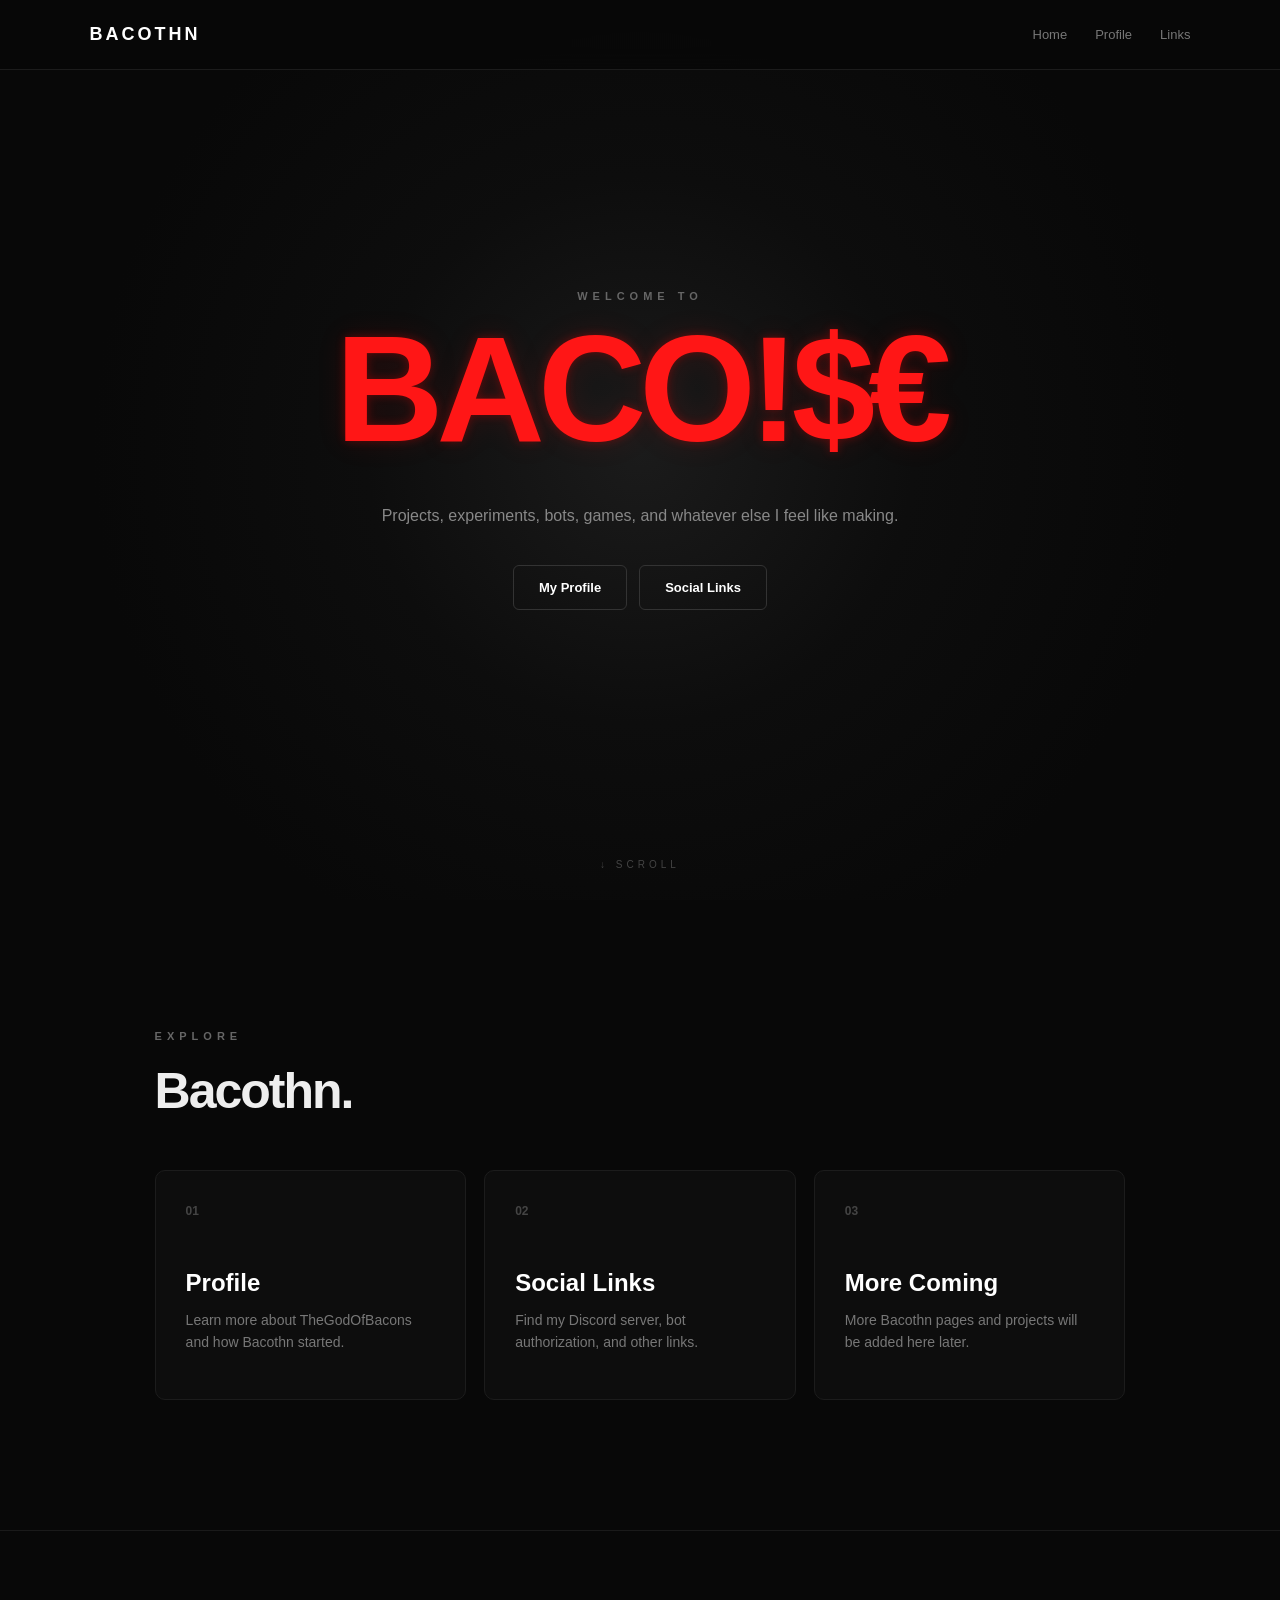
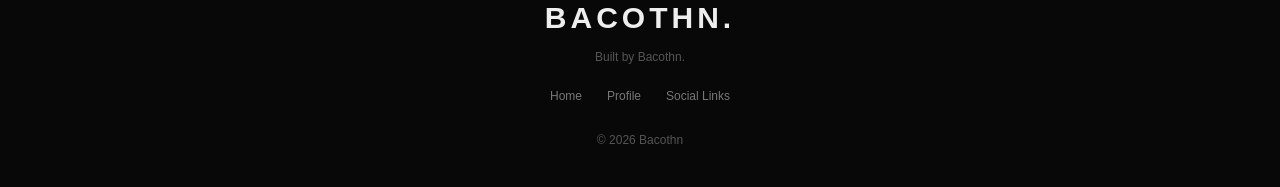
==== index.html @ 882b5d05 "Update index.html" ====
<!DOCTYPE html>
<html lang="en">

<head>

    <meta charset="UTF-8">

    <meta
        name="viewport"
        content="width=device-width, initial-scale=1.0"
    >

    <title>Bacothn</title>

    <meta
        name="description"
        content="The official Bacothn website."
    >

    <link
        rel="stylesheet"
        href="style.css"
    >

</head>


<body>


<header class="navbar">

    <a
        href="index.html"
        class="logo"
    >
        BACOTHN
    </a>


    <nav>

        <a href="index.html">
            Home
        </a>

        <a href="profile.html">
            Profile
        </a>

        <a href="links.html">
            Links
        </a>

    </nav>

</header>



<main>


    <section class="hero">


        <div class="hero-content">


            <p class="eyebrow">
                WELCOME TO
            </p>


            <h1 id="bacothn-title">
                &amp;%#¥£$€
            </h1>


            <p class="subtitle">
                Projects, experiments, bots, games,
                and whatever else I feel like making.
            </p>


            <div class="buttons">

                <a
                    href="profile.html"
                    class="button secondary"
                >
                    My Profile
                </a>


                <a
                    href="links.html"
                    class="button secondary"
                >
                    Social Links
                </a>

            </div>


        </div>


        <div class="scroll-hint">
            ↓ SCROLL
        </div>


    </section>



    <section class="section">


        <div class="section-heading">

            <p class="eyebrow">
                EXPLORE
            </p>

            <h2>
                Bacothn.
            </h2>

        </div>



        <div class="quick-links">


            <a
                href="profile.html"
                class="quick-card"
            >

                <span>
                    01
                </span>

                <h3>
                    Profile
                </h3>

                <p>
                    Learn more about TheGodOfBacons
                    and how Bacothn started.
                </p>

            </a>



            <a
                href="links.html"
                class="quick-card"
            >

                <span>
                    02
                </span>

                <h3>
                    Social Links
                </h3>

                <p>
                    Find my Discord server,
                    bot authorization, and
                    other links.
                </p>

            </a>



            <a
                href="#"
                class="quick-card"
            >

                <span>
                    03
                </span>

                <h3>
                    More Coming
                </h3>

                <p>
                    More Bacothn pages and
                    projects will be added
                    here later.
                </p>

            </a>


        </div>


    </section>


</main>



<footer>


    <div class="footer-logo">
        BACOTHN.
    </div>


    <p>
        Built by Bacothn.
    </p>


    <div class="footer-links">

        <a href="index.html">
            Home
        </a>

        <a href="profile.html">
            Profile
        </a>

        <a href="links.html">
            Social Links
        </a>

    </div>


    <p class="copyright">

        ©
        <span id="year"></span>
        Bacothn

    </p>


</footer>



<script src="script.js"></script>


</body>

</html>
---- style.css ----
* {
    margin: 0;
    padding: 0;
    box-sizing: border-box;
}


html {
    scroll-behavior: smooth;
}


body {
    background: #080808;

    color: #eeeeee;

    font-family:
        Arial,
        Helvetica,
        sans-serif;

    min-height: 100vh;

    overflow-x: hidden;
}


/* ========================================
   MAIN NAVBAR
======================================== */

.navbar {
    position: fixed;

    top: 0;
    left: 0;

    width: 100%;
    height: 70px;

    padding: 0 7%;

    display: flex;

    align-items: center;

    justify-content: space-between;

    background:
        rgba(8, 8, 8, 0.82);

    backdrop-filter: blur(12px);

    -webkit-backdrop-filter: blur(12px);

    border-bottom:
        1px solid #1c1c1c;

    z-index: 1000;
}


.logo {
    color: #ffffff;

    text-decoration: none;

    font-size: 18px;

    font-weight: 900;

    letter-spacing: 3px;

    transition:
        color 0.2s ease;
}


.logo:hover {
    color: #ff1616;
}


.navbar nav {
    display: flex;

    gap: 28px;
}


.navbar nav a {
    color: #777777;

    text-decoration: none;

    font-size: 13px;

    transition:
        color 0.2s ease;
}


.navbar nav a:hover {
    color: #ffffff;
}


/* ========================================
   HERO
======================================== */

.hero {
    min-height: 100vh;

    display: flex;

    align-items: center;

    justify-content: center;

    text-align: center;

    position: relative;

    padding:
        100px
        20px;

    background:
        radial-gradient(
            circle at center,
            #1b1b1b 0%,
            #0d0d0d 35%,
            #080808 70%
        );
}


.hero-content {
    width: 100%;

    max-width: 950px;
}


.eyebrow {
    color: #666666;

    font-size: 11px;

    font-weight: bold;

    letter-spacing: 5px;

    margin-bottom: 20px;
}


/* ========================================
   BACOTHN TITLE
======================================== */

#bacothn-title {
    position: relative;

    color: #ff1616;

    font-size:
        clamp(
            60px,
            13vw,
            150px
        );

    font-weight: 900;

    letter-spacing: -7px;

    line-height: 0.9;

    min-height: 1em;

    white-space: nowrap;

    text-shadow:
        0 0 10px
        rgba(255, 0, 0, 0.3),

        0 0 30px
        rgba(255, 0, 0, 0.12);

    user-select: none;
}


#bacothn-title.glitch {

    animation:
        titleGlitch
        0.12s
        steps(2, end);

}


@keyframes titleGlitch {

    0% {

        transform:
            translate(0, 0);

        opacity: 1;

    }


    20% {

        transform:
            translate(-4px, 1px);

        opacity: 0.75;

    }


    40% {

        transform:
            translate(3px, -2px);

        opacity: 1;

    }


    60% {

        transform:
            translate(-2px, 1px);

        opacity: 0.8;

    }


    80% {

        transform:
            translate(3px, 0);

        opacity: 0.9;

    }


    100% {

        transform:
            translate(0, 0);

        opacity: 1;

    }

}


/* ========================================
   HERO SUBTITLE
======================================== */

.subtitle {
    max-width: 550px;

    margin:
        30px auto;

    color: #888888;

    font-size: 16px;

    line-height: 1.7;
}


/* ========================================
   BUTTONS
======================================== */

.buttons {
    display: flex;

    justify-content: center;

    gap: 12px;

    margin-top: 35px;
}


.button {
    padding:
        14px
        25px;

    border-radius: 6px;

    text-decoration: none;

    font-size: 13px;

    font-weight: bold;

    transition:
        transform 0.2s ease,

        background 0.2s ease,

        border-color 0.2s ease;
}


.button.primary {
    background: #ffffff;

    color: #000000;
}


.button.primary:hover {

    transform:
        translateY(-3px);

}


.button.secondary {

    color: #ffffff;

    border:
        1px solid #333333;

}


.button.secondary:hover {

    background: #151515;

    border-color: #555555;

    transform:
        translateY(-3px);

}


/* ========================================
   SCROLL HINT
======================================== */

.scroll-hint {

    position: absolute;

    bottom: 30px;

    color: #444444;

    font-size: 10px;

    letter-spacing: 4px;

}


/* ========================================
   GENERAL SECTIONS
======================================== */

.section {

    max-width: 1150px;

    margin: auto;

    padding:
        130px
        7%;

}


.section-heading {

    margin-bottom: 50px;

}


.section-heading h2 {

    font-size: 50px;

    letter-spacing: -2px;

}


/* ========================================
   QUICK CARDS
======================================== */

.quick-links {

    display: grid;

    grid-template-columns:
        repeat(3, 1fr);

    gap: 18px;

}


.quick-card {

    min-height: 230px;

    padding: 30px;

    background: #0d0d0d;

    border:
        1px solid #1c1c1c;

    border-radius: 10px;

    text-decoration: none;

    transition:
        transform 0.25s ease,

        background 0.25s ease,

        border-color 0.25s ease;

}


.quick-card:hover {

    transform:
        translateY(-6px);

    background: #101010;

    border-color: #383838;

}


.quick-card span {

    color: #444444;

    font-size: 12px;

    font-weight: bold;

}


.quick-card h3 {

    color: #ffffff;

    font-size: 24px;

    margin-top: 50px;

    margin-bottom: 12px;

}


.quick-card p {

    color: #777777;

    font-size: 14px;

    line-height: 1.6;

}


/* ========================================
   FOOTER
======================================== */

footer {

    padding:
        70px
        7%
        40px;

    border-top:
        1px solid #1a1a1a;

    text-align: center;

}


.footer-logo {

    font-size: 30px;

    font-weight: 900;

    letter-spacing: 4px;

    margin-bottom: 15px;

}


footer p {

    color: #555555;

    font-size: 12px;

}


.footer-links {

    display: flex;

    justify-content: center;

    gap: 25px;

    margin: 25px 0;

}


.footer-links a {

    color: #777777;

    text-decoration: none;

    font-size: 12px;

    transition:
        color 0.2s ease;

}


.footer-links a:hover {

    color: #ffffff;

}


.copyright {

    margin-top: 30px;

}


/* ========================================
   LINKS PAGE HEADER
======================================== */

.links-header {

    position: fixed;

    top: 0;
    left: 0;

    width: 100%;

    height: 76px;

    display: grid;

    grid-template-columns:
        1fr
        auto
        1fr;

    align-items: center;

    padding:
        0
        35px;

    background:
        rgba(8, 8, 8, 0.88);

    backdrop-filter: blur(14px);

    -webkit-backdrop-filter: blur(14px);

    border-bottom:
        1px solid #1c1c1c;

    z-index: 1000;

}


.links-header-left {

    display: flex;

    justify-content:
        flex-start;

}


.links-logo {

    color: #ffffff;

    text-decoration: none;

    font-size: 17px;

    font-weight: 900;

    letter-spacing: 3px;

    transition:
        color 0.2s ease;

}


.links-logo:hover {

    color: #ff1616;

}


.links-header-title {

    color: #ffffff;

    font-size: 15px;

    font-weight: 700;

    letter-spacing: 1px;

    text-align: center;

}


.links-header-right {

    display: flex;

    justify-content:
        flex-end;

}


.menu-button {

    color: #999999;

    text-decoration: none;

    font-size: 12px;

    font-weight: 700;

    padding:
        10px
        15px;

    border:
        1px solid #292929;

    border-radius: 6px;

    transition:
        color 0.2s ease,

        background 0.2s ease,

        border-color 0.2s ease;

}


.menu-button:hover {

    color: #ffffff;

    background: #151515;

    border-color: #444444;

}


/* ========================================
   SOCIAL LINKS PAGE
======================================== */

.links-main {

    min-height: 100vh;

    padding:
        150px
        25px
        100px;

    display: flex;

    justify-content: center;

}


.links-content {

    width: 100%;

    max-width: 760px;

}


.links-intro {

    text-align: center;

    margin-bottom: 65px;

}


.links-small-title {

    color: #ff1616;

    font-size: 10px;

    font-weight: 800;

    letter-spacing: 5px;

    margin-bottom: 18px;

}


.links-intro h1 {

    color: #ffffff;

    font-size:
        clamp(
            34px,
            6vw,
            58px
        );

    font-weight: 900;

    letter-spacing: -2px;

    margin-bottom: 22px;

}


.links-description {

    max-width: 570px;

    margin: auto;

    color: #777777;

    font-size: 15px;

    line-height: 1.8;

}


/* ========================================
   SOCIAL LINK ITEMS
======================================== */

.social-links-list {

    display: flex;

    flex-direction: column;

    gap: 20px;

}


.social-link-item {

    padding: 30px;

    background: #0d0d0d;

    border:
        1px solid #202020;

    border-radius: 9px;

    transition:
        border-color 0.2s ease,

        background 0.2s ease,

        transform 0.2s ease;

}


.social-link-item:hover {

    background: #101010;

    border-color: #343434;

    transform:
        translateY(-2px);

}


.social-link-label {

    color: #555555;

    font-size: 9px;

    font-weight: 800;

    letter-spacing: 3px;

    margin-bottom: 15px;

}


.social-link {

    display: inline-block;

    color: #ff2424;

    text-decoration: none;

    font-size: 18px;

    font-weight: 700;

    word-break: break-word;

    transition:
        color 0.2s ease,

        text-shadow 0.2s ease;

}


.social-link:hover {

    color: #ff4a4a;

    text-shadow:
        0 0 12px
        rgba(255, 0, 0, 0.25);

}


.bot-note {

    max-width: 650px;

    margin-top: 18px;

    color: #666666;

    font-size: 12px;

    line-height: 1.8;

}


.bot-note code {

    color: #bbbbbb;

    background: #171717;

    border:
        1px solid #252525;

    border-radius: 4px;

    padding:
        2px
        6px;

    font-family:
        monospace;

    font-size: 11px;

}


.discord-username {

    text-decoration: none;

}


.copy-button {

    margin-top: 18px;

    padding:
        9px
        13px;

    background: transparent;

    color: #777777;

    border:
        1px solid #292929;

    border-radius: 5px;

    font-family: inherit;

    font-size: 11px;

    font-weight: 700;

    cursor: pointer;

    transition:
        color 0.2s ease,

        background 0.2s ease,

        border-color 0.2s ease;

}


.copy-button:hover {

    color: #ffffff;

    background: #151515;

    border-color: #444444;

}


.copy-button.copied {

    color: #ff2424;

    border-color: #552020;

}


.links-footer {

    padding:
        30px
        25px
        45px;

    text-align: center;

    border-top:
        1px solid #171717;

}


.links-footer p {

    color: #444444;

    font-size: 12px;

    font-weight: 900;

    letter-spacing: 3px;

}


.links-footer span {

    display: block;

    color: #333333;

    font-size: 10px;

    margin-top: 9px;

}


/* ========================================
   PROFILE PAGE
======================================== */

.profile-page-body {

    position: relative;

    min-height: 100vh;

    background: #030303;

    overflow: hidden;
}


/* ========================================
   FALLING WORD BACKGROUND
======================================== */

.falling-background {

    position: fixed;

    inset: 0;

    width: 100%;
    height: 100%;

    overflow: hidden;

    z-index: 0;

    pointer-events: none;
}


.falling-word {

    position: absolute;

    top: -80px;

    left: 0;

    color: #ff1616;

    font-size: 14px;

    font-weight: 900;

    letter-spacing: 2px;

    opacity: 0.32;

    white-space: nowrap;

    text-shadow:
        0 0 12px
        rgba(255, 0, 0, 0.25);

    animation-name:
        fallingWord;

    animation-timing-function:
        linear;

    animation-fill-mode:
        forwards;

    user-select: none;
}


@keyframes fallingWord {

    from {

        transform:
            translateY(-100px)
            rotate(var(--rotation));

    }

    to {

        transform:
            translateY(calc(100vh + 150px))
            rotate(var(--rotation));

    }

}


/* ========================================
   PROFILE HEADER
======================================== */

.profile-header {

    position: fixed;

    top: 0;
    left: 0;

    width: 100%;

    height: 76px;

    display: grid;

    grid-template-columns:
        1fr
        auto
        1fr;

    align-items: center;

    padding:
        0
        35px;

    background:
        rgba(3, 3, 3, 0.45);

    backdrop-filter:
        blur(10px);

    -webkit-backdrop-filter:
        blur(10px);

    border-bottom:
        1px solid
        rgba(255, 255, 255, 0.06);

    z-index: 20;

}


.profile-header-logo {

    color: #ffffff;

    text-decoration: none;

    font-size: 17px;

    font-weight: 900;

    letter-spacing: 3px;

    transition:
        color 0.2s ease;

}


.profile-header-logo:hover {

    color: #ff1616;

}


.profile-header-title {

    color: #eeeeee;

    font-size: 15px;

    font-weight: 700;

    letter-spacing: 1px;

}


.profile-menu-button {

    justify-self: end;

    color: #999999;

    text-decoration: none;

    font-size: 12px;

    font-weight: 700;

    padding:
        10px
        15px;

    border:
        1px solid
        rgba(255, 255, 255, 0.12);

    border-radius: 6px;

    transition:
        color 0.2s ease,

        background 0.2s ease,

        border-color 0.2s ease;

}


.profile-menu-button:hover {

    color: #ffffff;

    background:
        rgba(255, 255, 255, 0.06);

    border-color:
        rgba(255, 255, 255, 0.25);

}


/* ========================================
   PROFILE MAIN
======================================== */

.profile-main {

    position: relative;

    z-index: 5;

    min-height: 100vh;

    padding:
        140px
        25px
        80px;

    display: flex;

    align-items: center;

    justify-content: center;

}


/* ========================================
   PROFILE GLASS PLATE
======================================== */

.profile-plate {

    position: relative;

    width: 100%;

    max-width: 900px;

    padding:
        65px;

    background:
        rgba(8, 8, 8, 0.40);

    border:
        1px solid
        rgba(255, 255, 255, 0.12);

    border-radius: 28px;

    /*
        Blurs the falling background
        behind the plate.
    */

    backdrop-filter:
        blur(35px);

    -webkit-backdrop-filter:
        blur(35px);

    box-shadow:

        0 30px 100px
        rgba(0, 0, 0, 0.55),

        inset 0 1px 0
        rgba(255, 255, 255, 0.05);

    overflow: hidden;

}


.profile-plate::before {

    content: "";

    position: absolute;

    inset: 0;

    pointer-events: none;

    background:
        linear-gradient(
            135deg,
            rgba(255, 0, 0, 0.07),
            transparent 35%,
            rgba(0, 60, 255, 0.06)
        );

}


/* ========================================
   PROFILE CONTENT
======================================== */

.profile-content {

    position: relative;

    z-index: 2;

}


.profile-eyebrow {

    color: #777777;

    font-size: 10px;

    font-weight: 800;

    letter-spacing: 5px;

    margin-bottom: 20px;

}


/* ========================================
   PROFILE NAME
======================================== */

.profile-name {

    font-size:
        clamp(
            45px,
            8vw,
            88px
        );

    font-weight: 950;

    letter-spacing: -5px;

    line-height: 0.95;

    background:
        linear-gradient(
            90deg,
            #5b0000 0%,
            #ff1515 25%,
            #173cff 50%,
            #ff1515 75%,
            #5b0000 100%
        );

    background-size:
        300% 100%;

    -webkit-background-clip:
        text;

    background-clip:
        text;

    -webkit-text-fill-color:
        transparent;

    animation:
        profileNameColor
        4s
        ease-in-out
        infinite;

    text-shadow:
        0 0 35px
        rgba(255, 0, 0, 0.12);

}


@keyframes profileNameColor {

    0% {

        background-position:
            0% 50%;

    }

    50% {

        background-position:
            100% 50%;

    }

    100% {

        background-position:
            0% 50%;

    }

}


/* ========================================
   PROFILE LINE
======================================== */

.profile-line {

    width: 100%;

    height: 1px;

    margin:
        35px
        0;

    background:
        linear-gradient(
            90deg,
            rgba(255, 0, 0, 0.5),
            rgba(255, 255, 255, 0.08),
            rgba(0, 60, 255, 0.5)
        );

}


/* ========================================
   PROFILE DESCRIPTION
======================================== */

.profile-description {

    max-width: 780px;

    color: #b0b0b0;

    font-size: 16px;

    line-height: 1.9;

}


/* ========================================
   PROFILE NOTE
======================================== */

.profile-note {

    margin-top: 30px;

    color: #ff3030;

    font-size: 12px;

    font-weight: 800;

    letter-spacing: 1px;

}


/* ========================================
   PROFILE MUSIC
======================================== */

.profile-music {

    display: flex;

    align-items: center;

    gap: 15px;

    margin-top: 40px;

}


.music-button {

    padding:
        11px
        17px;

    background:
        rgba(255, 0, 0, 0.08);

    color: #ff3030;

    border:
        1px solid
        rgba(255, 40, 40, 0.3);

    border-radius: 7px;

    font-family: inherit;

    font-size: 11px;

    font-weight: 800;

    letter-spacing: 1px;

    cursor: pointer;

    transition:
        background 0.2s ease,

        border-color 0.2s ease,

        color 0.2s ease;

}


.music-button:hover {

    background:
        rgba(255, 0, 0, 0.16);

    border-color:
        rgba(255, 50, 50, 0.6);

    color: #ffffff;

}


.music-status {

    color: #555555;

    font-size: 10px;

    font-family:
        monospace;

}


/* ========================================
   PROFILE MOBILE
======================================== */

@media (max-width: 700px) {


    .navbar {

        padding:
            0
            5%;

    }


    .navbar nav {

        gap: 12px;

    }


    .navbar nav a {

        font-size: 10px;

    }


    #bacothn-title {

        letter-spacing: -4px;

    }


    .quick-links {

        grid-template-columns:
            1fr;

    }


    .section {

        padding:
            100px
            6%;

    }


    .section-heading h2 {

        font-size: 40px;

    }


    .buttons {

        flex-direction:
            column;

    }


    .button {

        width: 100%;

    }


    .links-header {

        height: 68px;

        grid-template-columns:
            auto
            1fr
            auto;

        padding:
            0
            16px;

    }


    .links-logo {

        font-size: 14px;

        letter-spacing: 2px;

    }


    .links-header-title {

        font-size: 12px;

    }


    .menu-button {

        padding:
            8px
            10px;

        font-size: 10px;

    }


    .links-main {

        padding:
            120px
            18px
            80px;

    }


    .links-intro {

        margin-bottom: 45px;

    }


    .links-intro h1 {

        letter-spacing: -1px;

    }


    .social-link-item {

        padding: 24px;

    }


    /* PROFILE MOBILE */

    .profile-header {

        height: 68px;

        grid-template-columns:
            auto
            1fr
            auto;

        padding:
            0
            16px;

    }


    .profile-header-logo {

        font-size: 14px;

        letter-spacing: 2px;

    }


    .profile-header-title {

        font-size: 12px;

        text-align: center;

    }


    .profile-menu-button {

        padding:
            8px
            10px;

        font-size: 10px;

    }


    .profile-main {

        padding:
            110px
            16px
            60px;

    }


    .profile-plate {

        padding:
            35px
            25px;

        border-radius: 20px;

    }


    .profile-name {

        font-size:
            clamp(
                42px,
                13vw,
                70px
            );

        letter-spacing:
            -3px;

    }


    .profile-description {

        font-size: 14px;

        line-height: 1.8;

    }


    .profile-music {

        align-items:
            flex-start;

        flex-direction:
            column;

    }


}
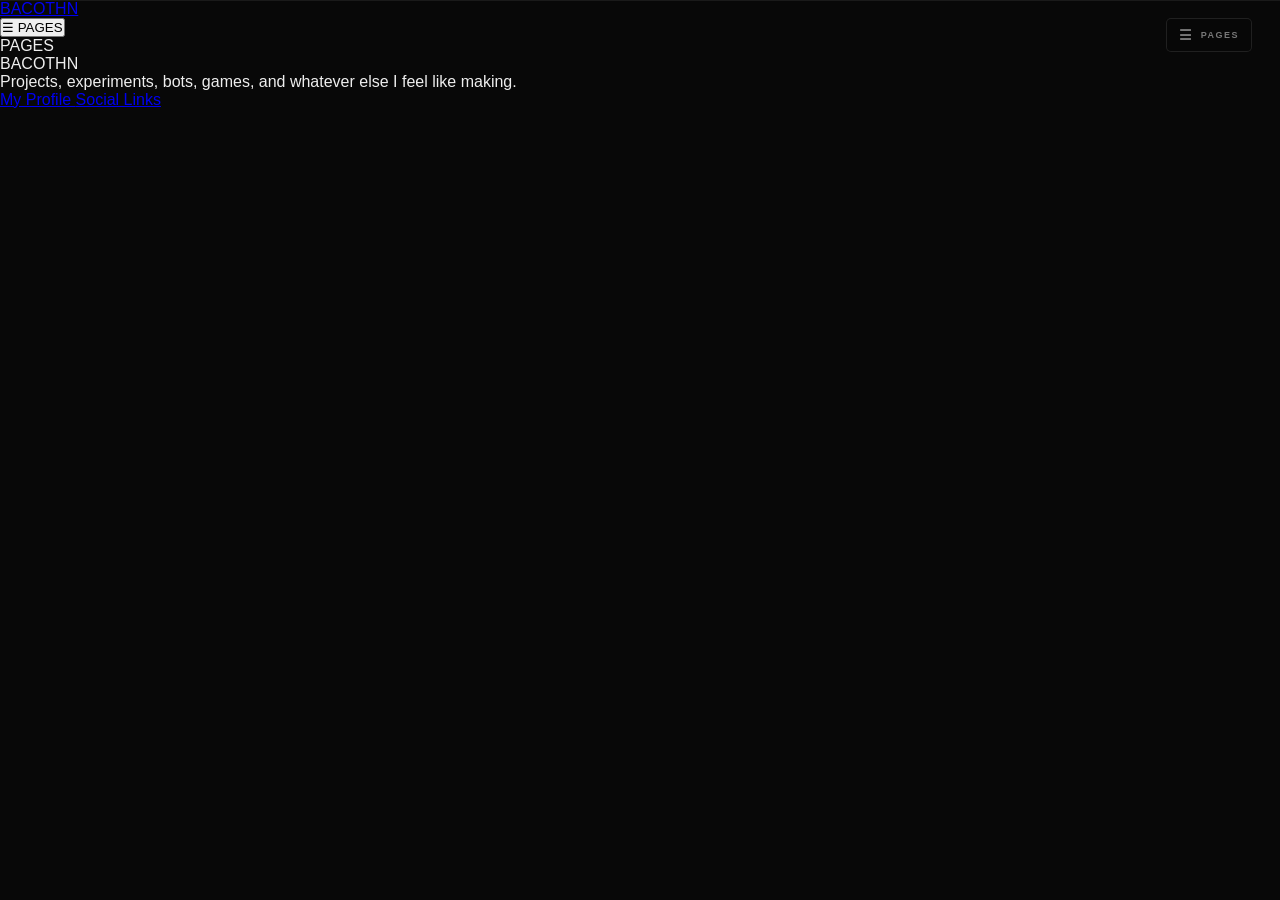
==== commit 4555c51d: "Update index.html" ====
--- a/index.html
+++ b/index.html
@@ -14,7 +14,7 @@
 
     <meta
         name="description"
-        content="The official Bacothn website."
+        content="Bacothn. Projects, experiments, bots, games, and whatever else I feel like making."
     >
 
     <link
@@ -28,66 +28,99 @@
 <body>
 
 
-<header class="navbar">
+    <!-- ==================================
+         NAVIGATION
+    =================================== -->
 
-    <a
-        href="index.html"
-        class="logo"
-    >
-        BACOTHN
-    </a>
+    <header class="site-header">
+
+        <a
+            href="index.html"
+            class="site-logo"
+        >
+            BACOTHN
+        </a>
 
 
-    <nav>
+        <div class="header-right">
 
-        <a href="index.html">
-            Home
-        </a>
+            <button
+                id="pagesButton"
+                class="pages-button"
+                type="button"
+            >
+                <span class="pages-icon">☰</span>
+                <span>PAGES</span>
+            </button>
 
-        <a href="profile.html">
-            Profile
-        </a>
+        </div>
 
-        <a href="links.html">
-            Links
-        </a>
-
-    </nav>
-
-</header>
+    </header>
 
 
 
-<main>
+    <!-- ==================================
+         PAGE DRAWER
+         script.js controls this
+    =================================== -->
+
+    <div
+        id="pagesDrawer"
+        class="pages-drawer"
+    >
+
+        <div class="pages-drawer-inner">
+
+            <div class="pages-drawer-title">
+                PAGES
+            </div>
 
 
-    <section class="hero">
+            <div
+                id="pagesList"
+                class="pages-list"
+            >
+
+                <!-- script.js puts the page buttons here -->
+
+            </div>
+
+        </div>
+
+    </div>
 
 
-        <div class="hero-content">
+
+    <!-- ==================================
+         MAIN
+    =================================== -->
+
+    <main class="home-main">
 
 
-            <p class="eyebrow">
-                WELCOME TO
+        <section class="home-hero">
+
+
+            <div
+                id="glitchTitle"
+                class="glitch-title"
+            >
+                BACOTHN
+            </div>
+
+
+            <p class="home-description">
+                Projects, experiments, bots, games, and whatever
+                else I feel like making.
             </p>
 
 
-            <h1 id="bacothn-title">
-                &amp;%#¥£$€
-            </h1>
+            <div class="home-links">
 
-
-            <p class="subtitle">
-                Projects, experiments, bots, games,
-                and whatever else I feel like making.
-            </p>
-
-
-            <div class="buttons">
 
                 <a
                     href="profile.html"
-                    class="button secondary"
+                    class="home-link-button"
                 >
                     My Profile
                 </a>
@@ -95,168 +128,23 @@
 
                 <a
                     href="links.html"
-                    class="button secondary"
+                    class="home-link-button"
                 >
                     Social Links
                 </a>
 
+
             </div>
 
 
-        </div>
+        </section>
 
 
-        <div class="scroll-hint">
-            ↓ SCROLL
-        </div>
-
-
-    </section>
+    </main>
 
 
 
-    <section class="section">
-
-
-        <div class="section-heading">
-
-            <p class="eyebrow">
-                EXPLORE
-            </p>
-
-            <h2>
-                Bacothn.
-            </h2>
-
-        </div>
-
-
-
-        <div class="quick-links">
-
-
-            <a
-                href="profile.html"
-                class="quick-card"
-            >
-
-                <span>
-                    01
-                </span>
-
-                <h3>
-                    Profile
-                </h3>
-
-                <p>
-                    Learn more about TheGodOfBacons
-                    and how Bacothn started.
-                </p>
-
-            </a>
-
-
-
-            <a
-                href="links.html"
-                class="quick-card"
-            >
-
-                <span>
-                    02
-                </span>
-
-                <h3>
-                    Social Links
-                </h3>
-
-                <p>
-                    Find my Discord server,
-                    bot authorization, and
-                    other links.
-                </p>
-
-            </a>
-
-
-
-            <a
-                href="#"
-                class="quick-card"
-            >
-
-                <span>
-                    03
-                </span>
-
-                <h3>
-                    More Coming
-                </h3>
-
-                <p>
-                    More Bacothn pages and
-                    projects will be added
-                    here later.
-                </p>
-
-            </a>
-
-
-        </div>
-
-
-    </section>
-
-
-</main>
-
-
-
-<footer>
-
-
-    <div class="footer-logo">
-        BACOTHN.
-    </div>
-
-
-    <p>
-        Built by Bacothn.
-    </p>
-
-
-    <div class="footer-links">
-
-        <a href="index.html">
-            Home
-        </a>
-
-        <a href="profile.html">
-            Profile
-        </a>
-
-        <a href="links.html">
-            Social Links
-        </a>
-
-    </div>
-
-
-    <p class="copyright">
-
-        ©
-        <span id="year"></span>
-        Bacothn
-
-    </p>
-
-
-</footer>
-
-
-
-<script src="script.js"></script>
-
+    <script src="script.js"></script>
 
 </body>
 
--- a/style.css
+++ b/style.css
@@ -4,24 +4,15 @@
     box-sizing: border-box;
 }
 
-
 html {
     scroll-behavior: smooth;
 }
 
-
 body {
     background: #080808;
-
     color: #eeeeee;
-
-    font-family:
-        Arial,
-        Helvetica,
-        sans-serif;
-
+    font-family: Arial, Helvetica, sans-serif;
     min-height: 100vh;
-
     overflow-x: hidden;
 }
 
@@ -32,74 +23,55 @@
 
 .navbar {
     position: fixed;
-
     top: 0;
     left: 0;
-
     width: 100%;
     height: 70px;
 
     padding: 0 7%;
 
     display: flex;
-
     align-items: center;
-
     justify-content: space-between;
 
-    background:
-        rgba(8, 8, 8, 0.82);
+    background: rgba(8, 8, 8, 0.82);
 
     backdrop-filter: blur(12px);
-
     -webkit-backdrop-filter: blur(12px);
 
-    border-bottom:
-        1px solid #1c1c1c;
+    border-bottom: 1px solid #1c1c1c;
 
     z-index: 1000;
 }
-
 
 .logo {
     color: #ffffff;
-
     text-decoration: none;
 
     font-size: 18px;
-
     font-weight: 900;
-
     letter-spacing: 3px;
 
-    transition:
-        color 0.2s ease;
-}
-
+    transition: color 0.2s ease;
+}
 
 .logo:hover {
     color: #ff1616;
 }
 
-
 .navbar nav {
     display: flex;
-
     gap: 28px;
 }
-
 
 .navbar nav a {
     color: #777777;
-
     text-decoration: none;
 
     font-size: 13px;
 
-    transition:
-        color 0.2s ease;
-}
-
+    transition: color 0.2s ease;
+}
 
 .navbar nav a:hover {
     color: #ffffff;
@@ -114,18 +86,14 @@
     min-height: 100vh;
 
     display: flex;
-
     align-items: center;
-
     justify-content: center;
 
     text-align: center;
 
     position: relative;
 
-    padding:
-        100px
-        20px;
+    padding: 100px 20px;
 
     background:
         radial-gradient(
@@ -136,19 +104,15 @@
         );
 }
 
-
 .hero-content {
     width: 100%;
-
     max-width: 950px;
 }
-
 
 .eyebrow {
     color: #666666;
 
     font-size: 11px;
-
     font-weight: bold;
 
     letter-spacing: 5px;
@@ -166,12 +130,11 @@
 
     color: #ff1616;
 
-    font-size:
-        clamp(
-            60px,
-            13vw,
-            150px
-        );
+    font-size: clamp(
+        60px,
+        13vw,
+        150px
+    );
 
     font-weight: 900;
 
@@ -184,87 +147,50 @@
     white-space: nowrap;
 
     text-shadow:
-        0 0 10px
-        rgba(255, 0, 0, 0.3),
-
-        0 0 30px
-        rgba(255, 0, 0, 0.12);
+        0 0 10px rgba(255, 0, 0, 0.3),
+        0 0 30px rgba(255, 0, 0, 0.12);
 
     user-select: none;
 }
 
-
 #bacothn-title.glitch {
-
     animation:
         titleGlitch
         0.12s
         steps(2, end);
-
-}
-
+}
 
 @keyframes titleGlitch {
 
     0% {
-
-        transform:
-            translate(0, 0);
-
+        transform: translate(0, 0);
         opacity: 1;
-
-    }
-
+    }
 
     20% {
-
-        transform:
-            translate(-4px, 1px);
-
+        transform: translate(-4px, 1px);
         opacity: 0.75;
-
-    }
-
+    }
 
     40% {
-
-        transform:
-            translate(3px, -2px);
-
+        transform: translate(3px, -2px);
         opacity: 1;
-
-    }
-
+    }
 
     60% {
-
-        transform:
-            translate(-2px, 1px);
-
+        transform: translate(-2px, 1px);
         opacity: 0.8;
-
-    }
-
+    }
 
     80% {
-
-        transform:
-            translate(3px, 0);
-
+        transform: translate(3px, 0);
         opacity: 0.9;
-
-    }
-
+    }
 
     100% {
-
-        transform:
-            translate(0, 0);
-
+        transform: translate(0, 0);
         opacity: 1;
-
-    }
-
+    }
 }
 
 
@@ -275,8 +201,7 @@
 .subtitle {
     max-width: 550px;
 
-    margin:
-        30px auto;
+    margin: 30px auto;
 
     color: #888888;
 
@@ -300,11 +225,8 @@
     margin-top: 35px;
 }
 
-
 .button {
-    padding:
-        14px
-        25px;
+    padding: 14px 25px;
 
     border-radius: 6px;
 
@@ -316,47 +238,22 @@
 
     transition:
         transform 0.2s ease,
-
         background 0.2s ease,
-
         border-color 0.2s ease;
 }
 
-
-.button.primary {
-    background: #ffffff;
-
-    color: #000000;
-}
-
-
-.button.primary:hover {
-
-    transform:
-        translateY(-3px);
-
-}
-
-
 .button.secondary {
-
     color: #ffffff;
 
-    border:
-        1px solid #333333;
-
-}
-
+    border: 1px solid #333333;
+}
 
 .button.secondary:hover {
-
     background: #151515;
 
     border-color: #555555;
 
-    transform:
-        translateY(-3px);
-
+    transform: translateY(-3px);
 }
 
 
@@ -365,7 +262,6 @@
 ======================================== */
 
 .scroll-hint {
-
     position: absolute;
 
     bottom: 30px;
@@ -375,7 +271,6 @@
     font-size: 10px;
 
     letter-spacing: 4px;
-
 }
 
 
@@ -384,31 +279,21 @@
 ======================================== */
 
 .section {
-
     max-width: 1150px;
 
     margin: auto;
 
-    padding:
-        130px
-        7%;
-
-}
-
+    padding: 130px 7%;
+}
 
 .section-heading {
-
     margin-bottom: 50px;
-
-}
-
+}
 
 .section-heading h2 {
-
     font-size: 50px;
 
     letter-spacing: -2px;
-
 }
 
 
@@ -417,27 +302,22 @@
 ======================================== */
 
 .quick-links {
-
     display: grid;
 
     grid-template-columns:
         repeat(3, 1fr);
 
     gap: 18px;
-
-}
-
+}
 
 .quick-card {
-
     min-height: 230px;
 
     padding: 30px;
 
     background: #0d0d0d;
 
-    border:
-        1px solid #1c1c1c;
+    border: 1px solid #1c1c1c;
 
     border-radius: 10px;
 
@@ -445,39 +325,27 @@
 
     transition:
         transform 0.25s ease,
-
         background 0.25s ease,
-
         border-color 0.25s ease;
-
-}
-
+}
 
 .quick-card:hover {
-
-    transform:
-        translateY(-6px);
+    transform: translateY(-6px);
 
     background: #101010;
 
     border-color: #383838;
-
-}
-
+}
 
 .quick-card span {
-
     color: #444444;
 
     font-size: 12px;
 
     font-weight: bold;
-
-}
-
+}
 
 .quick-card h3 {
-
     color: #ffffff;
 
     font-size: 24px;
@@ -485,18 +353,14 @@
     margin-top: 50px;
 
     margin-bottom: 12px;
-
-}
-
+}
 
 .quick-card p {
-
     color: #777777;
 
     font-size: 14px;
 
     line-height: 1.6;
-
 }
 
 
@@ -505,22 +369,14 @@
 ======================================== */
 
 footer {
-
-    padding:
-        70px
-        7%
-        40px;
-
-    border-top:
-        1px solid #1a1a1a;
+    padding: 70px 7% 40px;
+
+    border-top: 1px solid #1a1a1a;
 
     text-align: center;
-
-}
-
+}
 
 .footer-logo {
-
     font-size: 30px;
 
     font-weight: 900;
@@ -528,21 +384,15 @@
     letter-spacing: 4px;
 
     margin-bottom: 15px;
-
-}
-
+}
 
 footer p {
-
     color: #555555;
 
     font-size: 12px;
-
-}
-
+}
 
 .footer-links {
-
     display: flex;
 
     justify-content: center;
@@ -550,44 +400,32 @@
     gap: 25px;
 
     margin: 25px 0;
-
-}
-
+}
 
 .footer-links a {
-
     color: #777777;
 
     text-decoration: none;
 
     font-size: 12px;
 
-    transition:
-        color 0.2s ease;
-
-}
-
+    transition: color 0.2s ease;
+}
 
 .footer-links a:hover {
-
     color: #ffffff;
-
-}
-
+}
 
 .copyright {
-
     margin-top: 30px;
-
-}
-
-
-/* ========================================
-   LINKS PAGE HEADER
+}
+
+
+/* ========================================
+   LINKS PAGE
 ======================================== */
 
 .links-header {
-
     position: fixed;
 
     top: 0;
@@ -606,37 +444,26 @@
 
     align-items: center;
 
-    padding:
-        0
-        35px;
-
-    background:
-        rgba(8, 8, 8, 0.88);
+    padding: 0 35px;
+
+    background: rgba(8, 8, 8, 0.88);
 
     backdrop-filter: blur(14px);
 
     -webkit-backdrop-filter: blur(14px);
 
-    border-bottom:
-        1px solid #1c1c1c;
+    border-bottom: 1px solid #1c1c1c;
 
     z-index: 1000;
-
-}
-
+}
 
 .links-header-left {
-
     display: flex;
 
-    justify-content:
-        flex-start;
-
-}
-
+    justify-content: flex-start;
+}
 
 .links-logo {
-
     color: #ffffff;
 
     text-decoration: none;
@@ -647,21 +474,14 @@
 
     letter-spacing: 3px;
 
-    transition:
-        color 0.2s ease;
-
-}
-
+    transition: color 0.2s ease;
+}
 
 .links-logo:hover {
-
     color: #ff1616;
-
-}
-
+}
 
 .links-header-title {
-
     color: #ffffff;
 
     font-size: 15px;
@@ -671,198 +491,110 @@
     letter-spacing: 1px;
 
     text-align: center;
-
-}
-
+}
 
 .links-header-right {
+    display: none;
+}
+
+.menu-button {
+    display: none;
+}
+
+.links-main {
+    min-height: 100vh;
+
+    padding: 150px 25px 100px;
 
     display: flex;
 
-    justify-content:
-        flex-end;
-
-}
-
-
-.menu-button {
-
-    color: #999999;
-
-    text-decoration: none;
-
-    font-size: 12px;
-
-    font-weight: 700;
-
-    padding:
-        10px
-        15px;
-
-    border:
-        1px solid #292929;
-
-    border-radius: 6px;
-
-    transition:
-        color 0.2s ease,
-
-        background 0.2s ease,
-
-        border-color 0.2s ease;
-
-}
-
-
-.menu-button:hover {
-
+    justify-content: center;
+}
+
+.links-content {
+    width: 100%;
+
+    max-width: 760px;
+}
+
+.links-intro {
+    text-align: center;
+
+    margin-bottom: 65px;
+}
+
+.links-small-title {
+    color: #ff1616;
+
+    font-size: 10px;
+
+    font-weight: 800;
+
+    letter-spacing: 5px;
+
+    margin-bottom: 18px;
+}
+
+.links-intro h1 {
     color: #ffffff;
 
-    background: #151515;
-
-    border-color: #444444;
-
-}
-
-
-/* ========================================
-   SOCIAL LINKS PAGE
-======================================== */
-
-.links-main {
-
-    min-height: 100vh;
-
-    padding:
-        150px
-        25px
-        100px;
-
+    font-size: clamp(
+        34px,
+        6vw,
+        58px
+    );
+
+    font-weight: 900;
+
+    letter-spacing: -2px;
+
+    margin-bottom: 22px;
+}
+
+.links-description {
+    max-width: 570px;
+
+    margin: auto;
+
+    color: #777777;
+
+    font-size: 15px;
+
+    line-height: 1.8;
+}
+
+.social-links-list {
     display: flex;
 
-    justify-content: center;
-
-}
-
-
-.links-content {
-
-    width: 100%;
-
-    max-width: 760px;
-
-}
-
-
-.links-intro {
-
-    text-align: center;
-
-    margin-bottom: 65px;
-
-}
-
-
-.links-small-title {
-
-    color: #ff1616;
-
-    font-size: 10px;
-
-    font-weight: 800;
-
-    letter-spacing: 5px;
-
-    margin-bottom: 18px;
-
-}
-
-
-.links-intro h1 {
-
-    color: #ffffff;
-
-    font-size:
-        clamp(
-            34px,
-            6vw,
-            58px
-        );
-
-    font-weight: 900;
-
-    letter-spacing: -2px;
-
-    margin-bottom: 22px;
-
-}
-
-
-.links-description {
-
-    max-width: 570px;
-
-    margin: auto;
-
-    color: #777777;
-
-    font-size: 15px;
-
-    line-height: 1.8;
-
-}
-
-
-/* ========================================
-   SOCIAL LINK ITEMS
-======================================== */
-
-.social-links-list {
-
-    display: flex;
-
     flex-direction: column;
 
     gap: 20px;
-
-}
-
+}
 
 .social-link-item {
-
     padding: 30px;
 
     background: #0d0d0d;
 
-    border:
-        1px solid #202020;
+    border: 1px solid #202020;
 
     border-radius: 9px;
 
     transition:
         border-color 0.2s ease,
-
         background 0.2s ease,
-
         transform 0.2s ease;
-
-}
-
+}
 
 .social-link-item:hover {
-
     background: #101010;
 
     border-color: #343434;
 
-    transform:
-        translateY(-2px);
-
-}
-
+    transform: translateY(-2px);
+}
 
 .social-link-label {
-
     color: #555555;
 
     font-size: 9px;
@@ -872,12 +604,9 @@
     letter-spacing: 3px;
 
     margin-bottom: 15px;
-
-}
-
+}
 
 .social-link {
-
     display: inline-block;
 
     color: #ff2424;
@@ -889,228 +618,160 @@
     font-weight: 700;
 
     word-break: break-word;
-
-    transition:
-        color 0.2s ease,
-
-        text-shadow 0.2s ease;
-
-}
-
+}
 
 .social-link:hover {
-
     color: #ff4a4a;
+}
+
+.bot-note {
+    max-width: 650px;
+
+    margin-top: 18px;
+
+    color: #666666;
+
+    font-size: 12px;
+
+    line-height: 1.8;
+}
+
+.bot-note code {
+    color: #bbbbbb;
+
+    background: #171717;
+
+    border: 1px solid #252525;
+
+    border-radius: 4px;
+
+    padding: 2px 6px;
+
+    font-family: monospace;
+
+    font-size: 11px;
+}
+
+.discord-username {
+    text-decoration: none;
+}
+
+.copy-button {
+    margin-top: 18px;
+
+    padding: 9px 13px;
+
+    background: transparent;
+
+    color: #777777;
+
+    border: 1px solid #292929;
+
+    border-radius: 5px;
+
+    font-family: inherit;
+
+    font-size: 11px;
+
+    font-weight: 700;
+
+    cursor: pointer;
+}
+
+.copy-button:hover {
+    color: #ffffff;
+
+    background: #151515;
+}
+
+.copy-button.copied {
+    color: #ff2424;
+
+    border-color: #552020;
+}
+
+.links-footer {
+    padding: 30px 25px 45px;
+
+    text-align: center;
+
+    border-top: 1px solid #171717;
+}
+
+.links-footer p {
+    color: #444444;
+
+    font-size: 12px;
+
+    font-weight: 900;
+
+    letter-spacing: 3px;
+}
+
+.links-footer span {
+    display: block;
+
+    color: #333333;
+
+    font-size: 10px;
+
+    margin-top: 9px;
+}
+
+
+/* ========================================
+   PROFILE BACKGROUND
+======================================== */
+
+.profile-page-body {
+    position: relative;
+
+    min-height: 100vh;
+
+    background: #030303;
+
+    overflow: hidden;
+}
+
+.falling-background {
+    position: fixed;
+
+    inset: 0;
+
+    width: 100%;
+
+    height: 100%;
+
+    overflow: hidden;
+
+    z-index: 0;
+
+    pointer-events: none;
+}
+
+.falling-word {
+    position: absolute;
+
+    top: -80px;
+
+    left: 0;
+
+    color: #ff1616;
+
+    font-size: 14px;
+
+    font-weight: 900;
+
+    letter-spacing: 2px;
+
+    opacity: 0.32;
+
+    white-space: nowrap;
 
     text-shadow:
         0 0 12px
         rgba(255, 0, 0, 0.25);
 
-}
-
-
-.bot-note {
-
-    max-width: 650px;
-
-    margin-top: 18px;
-
-    color: #666666;
-
-    font-size: 12px;
-
-    line-height: 1.8;
-
-}
-
-
-.bot-note code {
-
-    color: #bbbbbb;
-
-    background: #171717;
-
-    border:
-        1px solid #252525;
-
-    border-radius: 4px;
-
-    padding:
-        2px
-        6px;
-
-    font-family:
-        monospace;
-
-    font-size: 11px;
-
-}
-
-
-.discord-username {
-
-    text-decoration: none;
-
-}
-
-
-.copy-button {
-
-    margin-top: 18px;
-
-    padding:
-        9px
-        13px;
-
-    background: transparent;
-
-    color: #777777;
-
-    border:
-        1px solid #292929;
-
-    border-radius: 5px;
-
-    font-family: inherit;
-
-    font-size: 11px;
-
-    font-weight: 700;
-
-    cursor: pointer;
-
-    transition:
-        color 0.2s ease,
-
-        background 0.2s ease,
-
-        border-color 0.2s ease;
-
-}
-
-
-.copy-button:hover {
-
-    color: #ffffff;
-
-    background: #151515;
-
-    border-color: #444444;
-
-}
-
-
-.copy-button.copied {
-
-    color: #ff2424;
-
-    border-color: #552020;
-
-}
-
-
-.links-footer {
-
-    padding:
-        30px
-        25px
-        45px;
-
-    text-align: center;
-
-    border-top:
-        1px solid #171717;
-
-}
-
-
-.links-footer p {
-
-    color: #444444;
-
-    font-size: 12px;
-
-    font-weight: 900;
-
-    letter-spacing: 3px;
-
-}
-
-
-.links-footer span {
-
-    display: block;
-
-    color: #333333;
-
-    font-size: 10px;
-
-    margin-top: 9px;
-
-}
-
-
-/* ========================================
-   PROFILE PAGE
-======================================== */
-
-.profile-page-body {
-
-    position: relative;
-
-    min-height: 100vh;
-
-    background: #030303;
-
-    overflow: hidden;
-}
-
-
-/* ========================================
-   FALLING WORD BACKGROUND
-======================================== */
-
-.falling-background {
-
-    position: fixed;
-
-    inset: 0;
-
-    width: 100%;
-    height: 100%;
-
-    overflow: hidden;
-
-    z-index: 0;
-
-    pointer-events: none;
-}
-
-
-.falling-word {
-
-    position: absolute;
-
-    top: -80px;
-
-    left: 0;
-
-    color: #ff1616;
-
-    font-size: 14px;
-
-    font-weight: 900;
-
-    letter-spacing: 2px;
-
-    opacity: 0.32;
-
-    white-space: nowrap;
-
-    text-shadow:
-        0 0 12px
-        rgba(255, 0, 0, 0.25);
-
     animation-name:
         fallingWord;
 
@@ -1123,23 +784,20 @@
     user-select: none;
 }
 
-
 @keyframes fallingWord {
 
     from {
-
         transform:
             translateY(-100px)
             rotate(var(--rotation));
-
     }
 
     to {
-
         transform:
-            translateY(calc(100vh + 150px))
+            translateY(
+                calc(100vh + 150px)
+            )
             rotate(var(--rotation));
-
     }
 
 }
@@ -1150,7 +808,6 @@
 ======================================== */
 
 .profile-header {
-
     position: fixed;
 
     top: 0;
@@ -1169,9 +826,7 @@
 
     align-items: center;
 
-    padding:
-        0
-        35px;
+    padding: 0 35px;
 
     background:
         rgba(3, 3, 3, 0.45);
@@ -1187,12 +842,9 @@
         rgba(255, 255, 255, 0.06);
 
     z-index: 20;
-
-}
-
+}
 
 .profile-header-logo {
-
     color: #ffffff;
 
     text-decoration: none;
@@ -1202,22 +854,9 @@
     font-weight: 900;
 
     letter-spacing: 3px;
-
-    transition:
-        color 0.2s ease;
-
-}
-
-
-.profile-header-logo:hover {
-
-    color: #ff1616;
-
-}
-
+}
 
 .profile-header-title {
-
     color: #eeeeee;
 
     font-size: 15px;
@@ -1225,131 +864,74 @@
     font-weight: 700;
 
     letter-spacing: 1px;
-
-}
-
-
-.profile-menu-button {
-
-    justify-self: end;
-
-    color: #999999;
-
-    text-decoration: none;
-
-    font-size: 12px;
-
-    font-weight: 700;
+}
+
+
+/* ========================================
+   PROFILE MAIN
+======================================== */
+
+.profile-main {
+    position: relative;
+
+    z-index: 5;
+
+    min-height: 100vh;
 
     padding:
-        10px
-        15px;
+        140px 25px 80px;
+
+    display: flex;
+
+    align-items: center;
+
+    justify-content: center;
+}
+
+
+/* ========================================
+   PROFILE GLASS PLATE
+======================================== */
+
+.profile-plate {
+    position: relative;
+
+    width: 100%;
+
+    max-width: 900px;
+
+    padding: 65px;
+
+    /* 75% transparent */
+
+    background:
+        rgba(8, 8, 8, 0.25);
 
     border:
         1px solid
         rgba(255, 255, 255, 0.12);
 
-    border-radius: 6px;
-
-    transition:
-        color 0.2s ease,
-
-        background 0.2s ease,
-
-        border-color 0.2s ease;
-
-}
-
-
-.profile-menu-button:hover {
-
-    color: #ffffff;
-
-    background:
-        rgba(255, 255, 255, 0.06);
-
-    border-color:
-        rgba(255, 255, 255, 0.25);
-
-}
-
-
-/* ========================================
-   PROFILE MAIN
-======================================== */
-
-.profile-main {
-
-    position: relative;
-
-    z-index: 5;
-
-    min-height: 100vh;
-
-    padding:
-        140px
-        25px
-        80px;
-
-    display: flex;
-
-    align-items: center;
-
-    justify-content: center;
-
-}
-
-
-/* ========================================
-   PROFILE GLASS PLATE
-======================================== */
-
-.profile-plate {
-
-    position: relative;
-
-    width: 100%;
-
-    max-width: 900px;
-
-    padding:
-        65px;
-
-    background:
-        rgba(8, 8, 8, 0.40);
-
-    border:
-        1px solid
-        rgba(255, 255, 255, 0.12);
-
     border-radius: 28px;
 
-    /*
-        Blurs the falling background
-        behind the plate.
-    */
+    /* 30px background blur */
 
     backdrop-filter:
-        blur(35px);
+        blur(30px);
 
     -webkit-backdrop-filter:
-        blur(35px);
+        blur(30px);
 
     box-shadow:
-
         0 30px 100px
-        rgba(0, 0, 0, 0.55),
+        rgba(0, 0, 0, 0.45),
 
         inset 0 1px 0
         rgba(255, 255, 255, 0.05);
 
-    overflow: hidden;
-
-}
-
+    overflow: visible;
+}
 
 .profile-plate::before {
-
     content: "";
 
     position: absolute;
@@ -1361,11 +943,12 @@
     background:
         linear-gradient(
             135deg,
-            rgba(255, 0, 0, 0.07),
+            rgba(255, 0, 0, 0.045),
             transparent 35%,
-            rgba(0, 60, 255, 0.06)
+            rgba(0, 60, 255, 0.04)
         );
 
+    border-radius: 28px;
 }
 
 
@@ -1374,16 +957,16 @@
 ======================================== */
 
 .profile-content {
-
     position: relative;
 
     z-index: 2;
 
-}
-
+    width: 100%;
+
+    min-width: 0;
+}
 
 .profile-eyebrow {
-
     color: #777777;
 
     font-size: 10px;
@@ -1393,7 +976,6 @@
     letter-spacing: 5px;
 
     margin-bottom: 20px;
-
 }
 
 
@@ -1402,19 +984,44 @@
 ======================================== */
 
 .profile-name {
+    display: block;
+
+    width: 100%;
+
+    max-width: 100%;
+
+    /*
+        Slightly smaller maximum size so the
+        final "s" cannot get clipped.
+    */
 
     font-size:
         clamp(
-            45px,
-            8vw,
-            88px
+            34px,
+            7vw,
+            76px
         );
 
     font-weight: 950;
 
-    letter-spacing: -5px;
-
-    line-height: 0.95;
+    letter-spacing: -4px;
+
+    line-height: 1.05;
+
+    /*
+        Keeps the entire name on one line.
+    */
+
+    white-space: nowrap;
+
+    /*
+        Prevents the final character from
+        being clipped.
+    */
+
+    overflow: visible;
+
+    padding-right: 12px;
 
     background:
         linear-gradient(
@@ -1426,52 +1033,33 @@
             #5b0000 100%
         );
 
-    background-size:
-        300% 100%;
-
-    -webkit-background-clip:
-        text;
-
-    background-clip:
-        text;
-
-    -webkit-text-fill-color:
-        transparent;
+    background-size: 300% 100%;
+
+    -webkit-background-clip: text;
+
+    background-clip: text;
+
+    -webkit-text-fill-color: transparent;
 
     animation:
         profileNameColor
         4s
         ease-in-out
         infinite;
-
-    text-shadow:
-        0 0 35px
-        rgba(255, 0, 0, 0.12);
-
-}
-
+}
 
 @keyframes profileNameColor {
 
     0% {
-
-        background-position:
-            0% 50%;
-
+        background-position: 0% 50%;
     }
 
     50% {
-
-        background-position:
-            100% 50%;
-
+        background-position: 100% 50%;
     }
 
     100% {
-
-        background-position:
-            0% 50%;
-
+        background-position: 0% 50%;
     }
 
 }
@@ -1482,14 +1070,12 @@
 ======================================== */
 
 .profile-line {
-
     width: 100%;
 
     height: 1px;
 
     margin:
-        35px
-        0;
+        35px 0;
 
     background:
         linear-gradient(
@@ -1498,7 +1084,6 @@
             rgba(255, 255, 255, 0.08),
             rgba(0, 60, 255, 0.5)
         );
-
 }
 
 
@@ -1507,7 +1092,6 @@
 ======================================== */
 
 .profile-description {
-
     max-width: 780px;
 
     color: #b0b0b0;
@@ -1515,7 +1099,6 @@
     font-size: 16px;
 
     line-height: 1.9;
-
 }
 
 
@@ -1524,7 +1107,6 @@
 ======================================== */
 
 .profile-note {
-
     margin-top: 30px;
 
     color: #ff3030;
@@ -1534,7 +1116,6 @@
     font-weight: 800;
 
     letter-spacing: 1px;
-
 }
 
 
@@ -1543,7 +1124,6 @@
 ======================================== */
 
 .profile-music {
-
     display: flex;
 
     align-items: center;
@@ -1551,15 +1131,11 @@
     gap: 15px;
 
     margin-top: 40px;
-
-}
-
+}
 
 .music-button {
-
     padding:
-        11px
-        17px;
+        11px 17px;
 
     background:
         rgba(255, 0, 0, 0.08);
@@ -1581,293 +1157,1516 @@
     letter-spacing: 1px;
 
     cursor: pointer;
-
-    transition:
-        background 0.2s ease,
-
-        border-color 0.2s ease,
-
-        color 0.2s ease;
-
-}
-
+}
 
 .music-button:hover {
-
     background:
         rgba(255, 0, 0, 0.16);
 
+    color: #ffffff;
+}
+
+.music-status {
+    color: #555555;
+
+    font-size: 10px;
+
+    font-family: monospace;
+}
+
+
+/* ========================================
+   MOBILE
+======================================== */
+
+@media (max-width: 700px) {
+
+    .navbar {
+        padding: 0 5%;
+    }
+
+    .navbar nav {
+        gap: 12px;
+    }
+
+    .navbar nav a {
+        font-size: 10px;
+    }
+
+    #bacothn-title {
+        letter-spacing: -4px;
+    }
+
+    .quick-links {
+        grid-template-columns: 1fr;
+    }
+
+    .section {
+        padding:
+            100px 6%;
+    }
+
+    .section-heading h2 {
+        font-size: 40px;
+    }
+
+    .buttons {
+        flex-direction: column;
+    }
+
+    .button {
+        width: 100%;
+    }
+
+
+    /* ====================================
+       MOBILE LINKS
+    ==================================== */
+
+    .links-header {
+        height: 68px;
+
+        grid-template-columns:
+            1fr
+            auto;
+
+        padding:
+            0 16px;
+    }
+
+    .links-header-left {
+        justify-content:
+            flex-start;
+    }
+
+    .links-header-title {
+        display: none;
+    }
+
+    .links-main {
+        padding:
+            120px 18px 80px;
+    }
+
+    .links-intro {
+        margin-bottom: 45px;
+    }
+
+    .links-intro h1 {
+        letter-spacing: -1px;
+    }
+
+    .social-link-item {
+        padding: 24px;
+    }
+
+
+    /* ====================================
+       MOBILE PROFILE
+    ==================================== */
+
+    .profile-header {
+        height: 68px;
+
+        grid-template-columns:
+            1fr
+            auto;
+
+        padding:
+            0 16px;
+    }
+
+    .profile-header-title {
+        display: none;
+    }
+
+    .profile-main {
+        padding:
+            110px 16px 60px;
+    }
+
+    .profile-plate {
+        padding:
+            35px 25px;
+
+        border-radius: 20px;
+
+        overflow: visible;
+    }
+
+    /*
+        Smaller mobile size specifically
+        so TheGodOfBacons INCLUDING THE S
+        fits inside the glass plate.
+    */
+
+    .profile-name {
+        font-size:
+            clamp(
+                29px,
+                9.5vw,
+                68px
+            );
+
+        letter-spacing:
+            -2px;
+
+        line-height: 1.08;
+
+        padding-right:
+            12px;
+
+        overflow:
+            visible;
+    }
+
+    .profile-description {
+        font-size: 14px;
+
+        line-height: 1.8;
+    }
+
+    .profile-music {
+        align-items:
+            flex-start;
+
+        flex-direction:
+            column;
+    }
+
+}
+/* ========================================
+   SLIDE DOWN PAGE MENU
+======================================== */
+
+body {
+    transition:
+        padding-top 0.45s
+        cubic-bezier(
+            0.22,
+            1,
+            0.36,
+            1
+        );
+}
+
+
+/* The actual menu */
+
+.page-menu {
+    position: fixed;
+
+    top: 0;
+    left: 0;
+
+    width: 100%;
+
+    height: 0;
+
+    overflow: hidden;
+
+    background:
+        rgba(8, 8, 8, 0.96);
+
+    backdrop-filter:
+        blur(20px);
+
+    -webkit-backdrop-filter:
+        blur(20px);
+
+    border-bottom:
+        1px solid
+        rgba(255, 255, 255, 0.08);
+
+    z-index: 2000;
+
+    transition:
+        height 0.45s
+        cubic-bezier(
+            0.22,
+            1,
+            0.36,
+            1
+        );
+}
+
+
+/* When open */
+
+body.page-menu-open {
+    padding-top: 145px;
+}
+
+
+body.page-menu-open .page-menu {
+    height: 145px;
+}
+
+
+/* Menu contents */
+
+.page-menu-inner {
+    width: 100%;
+
+    height: 145px;
+
+    display: flex;
+
+    flex-direction: column;
+
+    justify-content: center;
+
+    gap: 13px;
+
+    padding:
+        20px 70px;
+}
+
+
+.page-menu-label {
+    color: #555555;
+
+    font-size: 9px;
+
+    font-weight: 800;
+
+    letter-spacing: 4px;
+
+    user-select: none;
+}
+
+
+/* Horizontal scrolling area */
+
+.page-menu-scroll {
+    width: 100%;
+
+    overflow-x: auto;
+
+    overflow-y: hidden;
+
+    cursor: grab;
+
+    scrollbar-width: none;
+
+    touch-action: pan-x;
+
+    user-select: none;
+}
+
+
+.page-menu-scroll::-webkit-scrollbar {
+    display: none;
+}
+
+
+.page-menu-scroll.dragging {
+    cursor: grabbing;
+}
+
+
+/* Buttons */
+
+.page-menu-list {
+    display: flex;
+
+    width: max-content;
+
+    gap: 12px;
+}
+
+
+.page-menu-link {
+    display: flex;
+
+    align-items: center;
+
+    justify-content: center;
+
+    min-width: 145px;
+
+    height: 48px;
+
+    padding:
+        0 25px;
+
+    color: #eeeeee;
+
+    background:
+        rgba(255, 255, 255, 0.035);
+
+    border:
+        1px solid
+        rgba(255, 255, 255, 0.1);
+
+    border-radius: 8px;
+
+    text-decoration: none;
+
+    font-size: 12px;
+
+    font-weight: 800;
+
+    white-space: nowrap;
+
+    transition:
+        color 0.2s ease,
+        background 0.2s ease,
+        border-color 0.2s ease,
+        transform 0.2s ease;
+}
+
+
+.page-menu-link:hover {
+    color: #ffffff;
+
+    background:
+        rgba(255, 20, 20, 0.12);
+
     border-color:
-        rgba(255, 50, 50, 0.6);
-
+        rgba(255, 30, 30, 0.45);
+
+    transform:
+        translateY(-2px);
+}
+
+
+.page-menu-link:active {
+    transform:
+        scale(0.97);
+}
+
+
+/* ========================================
+   PAGE MENU BUTTON
+======================================== */
+
+.page-menu-button {
+    position: fixed;
+
+    top: 18px;
+
+    right: 28px;
+
+    height: 34px;
+
+    padding:
+        0 12px;
+
+    display: flex;
+
+    align-items: center;
+
+    gap: 7px;
+
+    color: #777777;
+
+    background:
+        rgba(8, 8, 8, 0.65);
+
+    border:
+        1px solid
+        rgba(255, 255, 255, 0.1);
+
+    border-radius: 5px;
+
+    font-family: inherit;
+
+    font-size: 9px;
+
+    font-weight: 800;
+
+    letter-spacing: 1.5px;
+
+    cursor: pointer;
+
+    z-index: 3000;
+
+    backdrop-filter:
+        blur(12px);
+
+    -webkit-backdrop-filter:
+        blur(12px);
+
+    transition:
+        color 0.2s ease,
+        border-color 0.2s ease,
+        background 0.2s ease;
+}
+
+
+.page-menu-button:hover {
     color: #ffffff;
 
-}
-
-
-.music-status {
-
+    background:
+        rgba(255, 20, 20, 0.08);
+
+    border-color:
+        rgba(255, 30, 30, 0.4);
+}
+
+
+.page-menu-button.active {
+    color: #ff2424;
+
+    border-color:
+        rgba(255, 30, 30, 0.4);
+}
+
+
+.page-menu-button-icon {
+    font-size: 14px;
+
+    line-height: 1;
+}
+
+
+/* ========================================
+   MOBILE PAGE MENU
+======================================== */
+
+@media (max-width: 700px) {
+
+    body.page-menu-open {
+        padding-top: 155px;
+    }
+
+
+    body.page-menu-open .page-menu {
+        height: 155px;
+    }
+
+
+    .page-menu-inner {
+        height: 155px;
+
+        padding:
+            18px 16px;
+    }
+
+
+    .page-menu-button {
+        top: 17px;
+
+        right: 16px;
+
+        height: 32px;
+    }
+
+
+    .page-menu-link {
+        min-width: 135px;
+
+        height: 46px;
+
+        padding:
+            0 20px;
+    }
+
+}
+/* ========================================
+   ABOUT PAGE
+======================================== */
+
+.about-page {
+    min-height: 100vh;
+
+    background:
+        radial-gradient(
+            circle at 50% 0%,
+            #171717 0%,
+            #090909 38%,
+            #050505 100%
+        );
+}
+
+
+/* ========================================
+   HEADER
+======================================== */
+
+.about-header {
+    position: fixed;
+
+    top: 0;
+    left: 0;
+
+    width: 100%;
+    height: 76px;
+
+    display: flex;
+
+    align-items: center;
+
+    padding: 0 35px;
+
+    background:
+        rgba(5, 5, 5, 0.55);
+
+    backdrop-filter:
+        blur(12px);
+
+    -webkit-backdrop-filter:
+        blur(12px);
+
+    border-bottom:
+        1px solid
+        rgba(255, 255, 255, 0.06);
+
+    z-index: 1000;
+}
+
+
+.about-logo {
+    color: #ffffff;
+
+    text-decoration: none;
+
+    font-size: 17px;
+
+    font-weight: 900;
+
+    letter-spacing: 3px;
+
+    transition:
+        color 0.2s ease;
+}
+
+
+.about-logo:hover {
+    color: #ff1616;
+}
+
+
+/* ========================================
+   MAIN
+======================================== */
+
+.about-main {
+    width: 100%;
+
+    max-width: 1120px;
+
+    margin: auto;
+
+    padding:
+        170px 30px 100px;
+}
+
+
+/* ========================================
+   HERO
+======================================== */
+
+.about-hero {
+    max-width: 850px;
+
+    margin:
+        0 auto 130px;
+
+    text-align: center;
+}
+
+
+.about-eyebrow {
+    color: #ff2424;
+
+    font-size: 10px;
+
+    font-weight: 900;
+
+    letter-spacing: 5px;
+
+    margin-bottom: 22px;
+}
+
+
+.about-hero h1 {
+    color: #ffffff;
+
+    font-size:
+        clamp(
+            48px,
+            8vw,
+            92px
+        );
+
+    font-weight: 950;
+
+    letter-spacing: -5px;
+
+    line-height: 0.95;
+
+    margin-bottom: 30px;
+}
+
+
+.about-intro {
+    max-width: 650px;
+
+    margin: auto;
+
+    color: #777777;
+
+    font-size: 16px;
+
+    line-height: 1.9;
+}
+
+
+/* ========================================
+   STORY SECTIONS
+======================================== */
+
+.about-story {
+    display: grid;
+
+    grid-template-columns:
+        90px 1fr;
+
+    gap: 40px;
+
+    padding:
+        90px 0;
+
+    border-top:
+        1px solid
+        rgba(255, 255, 255, 0.07);
+}
+
+
+.about-story.reverse {
+    grid-template-columns:
+        90px 1fr;
+}
+
+
+.story-number {
+    color: #ff1616;
+
+    font-size: 11px;
+
+    font-weight: 900;
+
+    letter-spacing: 2px;
+
+    padding-top: 8px;
+}
+
+
+.story-content {
+    max-width: 720px;
+}
+
+
+.story-content.wide {
+    max-width: 100%;
+}
+
+
+.story-label {
     color: #555555;
 
+    font-size: 9px;
+
+    font-weight: 900;
+
+    letter-spacing: 4px;
+
+    margin-bottom: 18px;
+}
+
+
+.story-content h2 {
+    color: #ffffff;
+
+    font-size:
+        clamp(
+            36px,
+            6vw,
+            64px
+        );
+
+    font-weight: 950;
+
+    letter-spacing: -3px;
+
+    line-height: 1;
+
+    margin-bottom: 30px;
+}
+
+
+.story-content > p {
+    max-width: 680px;
+
+    color: #858585;
+
+    font-size: 15px;
+
+    line-height: 1.9;
+
+    margin-bottom: 20px;
+}
+
+
+.story-content strong {
+    color: #ff2424;
+}
+
+
+/* ========================================
+   STORY QUOTE
+======================================== */
+
+.story-quote {
+    display: inline-block;
+
+    margin:
+        5px 0 30px;
+
+    padding:
+        14px 20px;
+
+    color: #ff2424;
+
+    background:
+        rgba(255, 0, 0, 0.06);
+
+    border:
+        1px solid
+        rgba(255, 30, 30, 0.18);
+
+    border-radius: 5px;
+
+    font-size: 14px;
+
+    font-weight: 950;
+
+    letter-spacing: 2px;
+
+    transform:
+        rotate(-1deg);
+}
+
+
+.big-quote {
+    margin:
+        10px 0 35px;
+
+    color: #eeeeee;
+
+    font-size:
+        clamp(
+            30px,
+            5vw,
+            54px
+        );
+
+    font-weight: 900;
+
+    letter-spacing: -2px;
+
+    line-height: 1.05;
+
+    border-left:
+        3px solid
+        #ff1616;
+
+    padding-left: 25px;
+}
+
+
+/* ========================================
+   STATUS
+======================================== */
+
+.story-status {
+    display: inline-block;
+
+    margin-top: 10px;
+
+    padding:
+        7px 10px;
+
+    border-radius: 4px;
+
+    font-size: 8px;
+
+    font-weight: 900;
+
+    letter-spacing: 2px;
+}
+
+
+.story-status.active {
+    color: #ff3030;
+
+    background:
+        rgba(255, 0, 0, 0.08);
+
+    border:
+        1px solid
+        rgba(255, 30, 30, 0.2);
+}
+
+
+.story-status.archived {
+    color: #555555;
+
+    background:
+        rgba(255, 255, 255, 0.04);
+
+    border:
+        1px solid
+        rgba(255, 255, 255, 0.08);
+}
+
+
+/* ========================================
+   BOT CARDS
+======================================== */
+
+.bot-split {
+    display: grid;
+
+    grid-template-columns:
+        repeat(2, 1fr);
+
+    gap: 16px;
+
+    margin-top: 40px;
+}
+
+
+.bot-card {
+    padding: 30px;
+
+    min-height: 260px;
+
+    background:
+        rgba(255, 255, 255, 0.025);
+
+    border:
+        1px solid
+        rgba(255, 255, 255, 0.08);
+
+    border-radius: 12px;
+
+    transition:
+        transform 0.25s ease,
+        border-color 0.25s ease,
+        background 0.25s ease;
+}
+
+
+.bot-card:hover {
+    transform:
+        translateY(-5px);
+
+    background:
+        rgba(255, 0, 0, 0.035);
+
+    border-color:
+        rgba(255, 40, 40, 0.3);
+}
+
+
+.bot-card-top {
+    display: flex;
+
+    align-items: center;
+
+    justify-content: space-between;
+
+    color: #555555;
+
+    font-size: 9px;
+
+    font-weight: 900;
+
+    letter-spacing: 3px;
+}
+
+
+.bot-status {
+    color: #ff2424;
+
+    font-size: 8px;
+
+    letter-spacing: 1px;
+}
+
+
+.bot-card h3 {
+    margin-top: 65px;
+
+    margin-bottom: 14px;
+
+    color: #ffffff;
+
+    font-size: 30px;
+
+    font-weight: 950;
+
+    letter-spacing: -1px;
+}
+
+
+.bot-card p {
+    color: #6d6d6d;
+
+    font-size: 13px;
+
+    line-height: 1.7;
+}
+
+
+/* ========================================
+   BEYOND GRID
+======================================== */
+
+.beyond-grid {
+    display: grid;
+
+    grid-template-columns:
+        repeat(2, 1fr);
+
+    gap: 15px;
+
+    margin-top: 40px;
+}
+
+
+.beyond-card {
+    min-height: 200px;
+
+    padding: 28px;
+
+    background:
+        #0b0b0b;
+
+    border:
+        1px solid
+        #1b1b1b;
+
+    border-radius: 10px;
+
+    transition:
+        transform 0.2s ease,
+        border-color 0.2s ease;
+}
+
+
+.beyond-card:hover {
+    transform:
+        translateY(-4px);
+
+    border-color:
+        #333333;
+}
+
+
+.beyond-card > span {
+    color: #ff2424;
+
+    font-size: 9px;
+
+    font-weight: 900;
+
+    letter-spacing: 2px;
+}
+
+
+.beyond-card h3 {
+    color: #eeeeee;
+
+    font-size: 22px;
+
+    margin:
+        38px 0 10px;
+}
+
+
+.beyond-card p {
+    color: #626262;
+
+    font-size: 12px;
+
+    line-height: 1.7;
+}
+
+
+/* ========================================
+   TECH DISPLAY
+======================================== */
+
+.tech-display {
+    display: grid;
+
+    grid-template-columns:
+        repeat(5, 1fr);
+
+    margin-top: 40px;
+
+    border:
+        1px solid
+        #1c1c1c;
+
+    border-radius: 8px;
+
+    overflow: hidden;
+}
+
+
+.tech-display div {
+    min-height: 85px;
+
+    display: flex;
+
+    flex-direction: column;
+
+    align-items: center;
+
+    justify-content: center;
+
+    gap: 8px;
+
+    background:
+        rgba(255, 255, 255, 0.02);
+
+    border-right:
+        1px solid
+        #1c1c1c;
+}
+
+
+.tech-display div:last-child {
+    border-right: none;
+}
+
+
+.tech-display span {
+    color: #555555;
+
+    font-size: 8px;
+
+    font-weight: 900;
+
+    letter-spacing: 1px;
+}
+
+
+.tech-display b {
+    color: #ff2424;
+
+    font-size: 18px;
+}
+
+
+.tech-display b.bad {
+    color: #333333;
+}
+
+
+/* ========================================
+   EVOLUTION
+======================================== */
+
+.evolution {
+    margin:
+        70px 0 100px;
+
+    padding:
+        90px 0;
+
+    border-top:
+        1px solid
+        rgba(255, 255, 255, 0.07);
+
+    border-bottom:
+        1px solid
+        rgba(255, 255, 255, 0.07);
+
+    text-align: center;
+}
+
+
+.evolution > h2 {
+    color: #ffffff;
+
+    font-size:
+        clamp(
+            38px,
+            6vw,
+            66px
+        );
+
+    font-weight: 950;
+
+    letter-spacing: -3px;
+
+    line-height: 1;
+
+    margin-bottom: 70px;
+}
+
+
+.evolution-line {
+    display: flex;
+
+    align-items: flex-start;
+
+    justify-content: center;
+
+    width: 100%;
+
+    overflow-x: auto;
+
+    padding-bottom: 20px;
+}
+
+
+.evolution-node {
+    flex:
+        0 0 150px;
+
+    position: relative;
+}
+
+
+.node-dot {
+    width: 52px;
+
+    height: 52px;
+
+    display: flex;
+
+    align-items: center;
+
+    justify-content: center;
+
+    margin: auto;
+
+    color: #ff2424;
+
+    background:
+        #0c0c0c;
+
+    border:
+        1px solid
+        rgba(255, 30, 30, 0.4);
+
+    border-radius: 50%;
+
+    font-size: 9px;
+
+    font-weight: 900;
+
+    letter-spacing: 1px;
+
+    box-shadow:
+        0 0 25px
+        rgba(255, 0, 0, 0.08);
+}
+
+
+.evolution-node h3 {
+    margin-top: 20px;
+
+    color: #dddddd;
+
     font-size: 10px;
 
-    font-family:
-        monospace;
-
-}
-
-
-/* ========================================
-   PROFILE MOBILE
+    font-weight: 900;
+
+    letter-spacing: 1px;
+}
+
+
+.evolution-node p {
+    margin-top: 7px;
+
+    color: #4d4d4d;
+
+    font-size: 10px;
+}
+
+
+.evolution-connector {
+    flex:
+        0 0 45px;
+
+    height: 1px;
+
+    margin-top: 26px;
+
+    background:
+        linear-gradient(
+            90deg,
+            rgba(255, 30, 30, 0.3),
+            rgba(255, 255, 255, 0.08)
+        );
+}
+
+
+.evolution-node.future .node-dot {
+    color: #444444;
+
+    border-color:
+        #292929;
+
+    box-shadow: none;
+}
+
+
+.evolution-node.future h3 {
+    color: #555555;
+}
+
+
+/* ========================================
+   NEXT
+======================================== */
+
+.about-next {
+    padding:
+        100px 30px;
+
+    text-align: center;
+
+    background:
+        radial-gradient(
+            circle at center,
+            rgba(255, 0, 0, 0.045),
+            transparent 60%
+        );
+
+    border-radius: 20px;
+}
+
+
+.about-next h2 {
+    color: #ffffff;
+
+    font-size:
+        clamp(
+            42px,
+            7vw,
+            76px
+        );
+
+    font-weight: 950;
+
+    letter-spacing: -4px;
+
+    margin-bottom: 25px;
+}
+
+
+.about-next > p:not(.about-eyebrow) {
+    max-width: 550px;
+
+    margin: auto;
+
+    color: #666666;
+
+    font-size: 14px;
+
+    line-height: 1.8;
+}
+
+
+.next-project {
+    display: inline-block;
+
+    margin-top: 35px;
+
+    padding:
+        12px 18px;
+
+    color: #555555;
+
+    background:
+        rgba(255, 255, 255, 0.025);
+
+    border:
+        1px solid
+        #222222;
+
+    border-radius: 5px;
+
+    font-size: 9px;
+
+    font-weight: 900;
+
+    letter-spacing: 2px;
+}
+
+
+.next-project span {
+    color: #ff2424;
+}
+
+
+/* ========================================
+   FOOTER
+======================================== */
+
+.about-footer {
+    padding:
+        55px 25px;
+
+    text-align: center;
+
+    border-top:
+        1px solid
+        #151515;
+}
+
+
+.about-footer strong {
+    display: block;
+
+    color: #eeeeee;
+
+    font-size: 17px;
+
+    letter-spacing: 4px;
+}
+
+
+.about-footer span {
+    display: block;
+
+    margin-top: 10px;
+
+    color: #3f3f3f;
+
+    font-size: 10px;
+}
+
+
+/* ========================================
+   MOBILE
 ======================================== */
 
 @media (max-width: 700px) {
 
-
-    .navbar {
+    .about-header {
+        height: 68px;
 
         padding:
-            0
-            5%;
-
-    }
-
-
-    .navbar nav {
-
-        gap: 12px;
-
-    }
-
-
-    .navbar nav a {
-
-        font-size: 10px;
-
-    }
-
-
-    #bacothn-title {
-
-        letter-spacing: -4px;
-
-    }
-
-
-    .quick-links {
-
+            0 16px;
+    }
+
+
+    .about-main {
+        padding:
+            125px 18px 70px;
+    }
+
+
+    .about-hero {
+        margin-bottom: 80px;
+    }
+
+
+    .about-hero h1 {
+        letter-spacing: -3px;
+    }
+
+
+    .about-story,
+    .about-story.reverse {
         grid-template-columns:
             1fr;
 
-    }
-
-
-    .section {
+        gap: 15px;
 
         padding:
-            100px
-            6%;
-
-    }
-
-
-    .section-heading h2 {
-
-        font-size: 40px;
-
-    }
-
-
-    .buttons {
-
-        flex-direction:
-            column;
-
-    }
-
-
-    .button {
-
-        width: 100%;
-
-    }
-
-
-    .links-header {
-
-        height: 68px;
-
+            65px 0;
+    }
+
+
+    .story-number {
+        padding: 0;
+    }
+
+
+    .story-content h2 {
+        letter-spacing: -2px;
+    }
+
+
+    .bot-split {
         grid-template-columns:
-            auto
-            1fr
-            auto;
-
+            1fr;
+    }
+
+
+    .beyond-grid {
+        grid-template-columns:
+            1fr;
+    }
+
+
+    .tech-display {
+        grid-template-columns:
+            repeat(2, 1fr);
+    }
+
+
+    .tech-display div:nth-child(2) {
+        border-right: none;
+    }
+
+
+    .tech-display div:nth-child(3),
+    .tech-display div:nth-child(4),
+    .tech-display div:nth-child(5) {
+        border-top:
+            1px solid
+            #1c1c1c;
+    }
+
+
+    .evolution {
+        text-align: left;
+    }
+
+
+    .evolution > h2 {
+        letter-spacing: -2px;
+    }
+
+
+    .evolution-line {
+        justify-content:
+            flex-start;
+    }
+
+
+    .evolution-node {
+        flex-basis:
+            130px;
+    }
+
+
+    .evolution-connector {
+        flex-basis:
+            30px;
+    }
+
+
+    .about-next {
         padding:
-            0
-            16px;
-
-    }
-
-
-    .links-logo {
-
-        font-size: 14px;
-
-        letter-spacing: 2px;
-
-    }
-
-
-    .links-header-title {
-
-        font-size: 12px;
-
-    }
-
-
-    .menu-button {
-
-        padding:
-            8px
-            10px;
-
-        font-size: 10px;
-
-    }
-
-
-    .links-main {
-
-        padding:
-            120px
-            18px
-            80px;
-
-    }
-
-
-    .links-intro {
-
-        margin-bottom: 45px;
-
-    }
-
-
-    .links-intro h1 {
-
-        letter-spacing: -1px;
-
-    }
-
-
-    .social-link-item {
-
-        padding: 24px;
-
-    }
-
-
-    /* PROFILE MOBILE */
-
-    .profile-header {
-
-        height: 68px;
-
-        grid-template-columns:
-            auto
-            1fr
-            auto;
-
-        padding:
-            0
-            16px;
-
-    }
-
-
-    .profile-header-logo {
-
-        font-size: 14px;
-
-        letter-spacing: 2px;
-
-    }
-
-
-    .profile-header-title {
-
-        font-size: 12px;
-
-        text-align: center;
-
-    }
-
-
-    .profile-menu-button {
-
-        padding:
-            8px
-            10px;
-
-        font-size: 10px;
-
-    }
-
-
-    .profile-main {
-
-        padding:
-            110px
-            16px
-            60px;
-
-    }
-
-
-    .profile-plate {
-
-        padding:
-            35px
-            25px;
-
-        border-radius: 20px;
-
-    }
-
-
-    .profile-name {
-
-        font-size:
-            clamp(
-                42px,
-                13vw,
-                70px
-            );
-
-        letter-spacing:
-            -3px;
-
-    }
-
-
-    .profile-description {
-
-        font-size: 14px;
-
-        line-height: 1.8;
-
-    }
-
-
-    .profile-music {
-
-        align-items:
-            flex-start;
-
-        flex-direction:
-            column;
-
-    }
-
+            70px 20px;
+    }
+
+
+    .about-next h2 {
+        letter-spacing: -3px;
+    }
 
 }
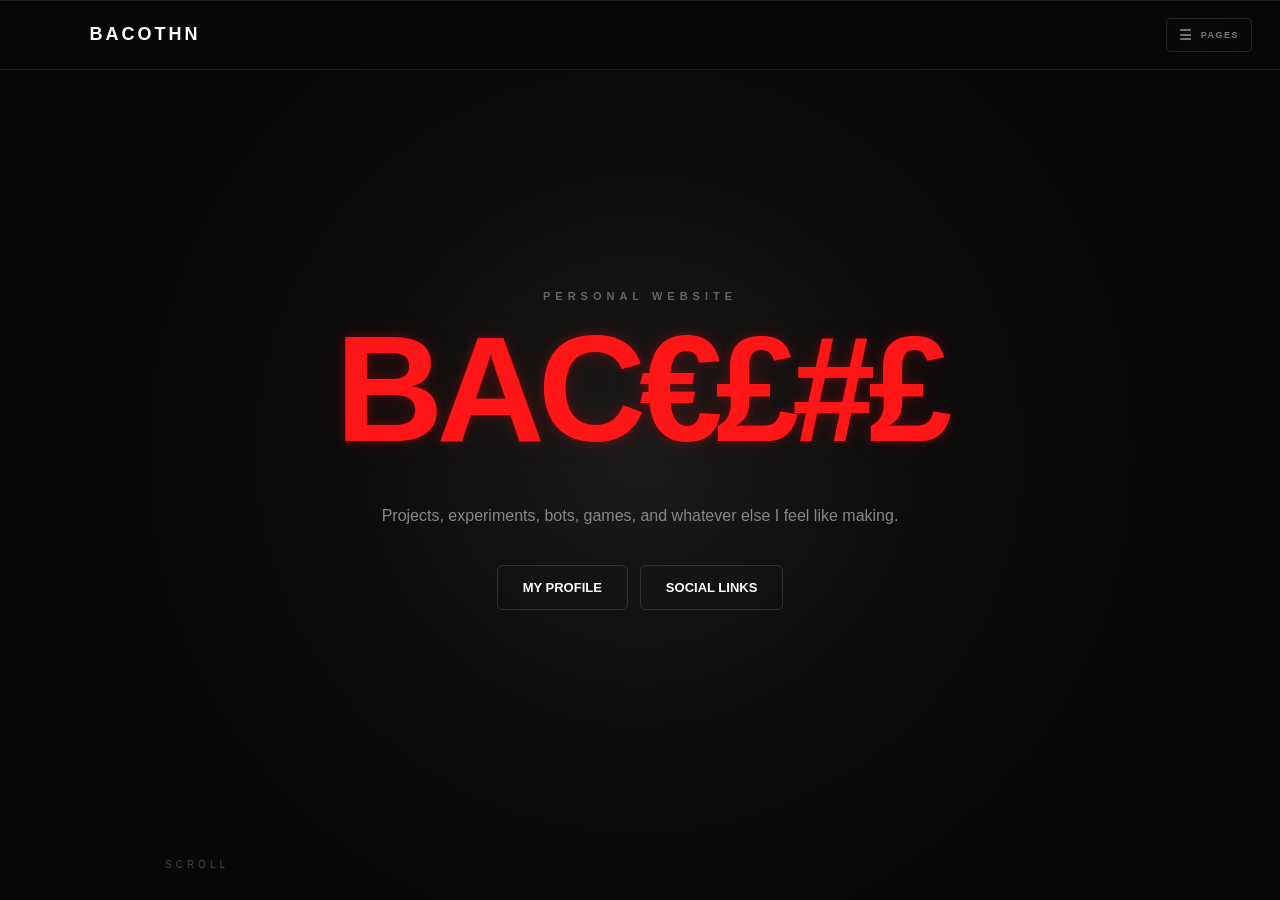
==== commit 01e17523: "Update index.html" ====
--- a/index.html
+++ b/index.html
@@ -28,60 +28,70 @@
 <body>
 
 
-    <!-- ==================================
-         NAVIGATION
-    =================================== -->
+    <!-- ========================================
+         MAIN NAVBAR
+    ========================================= -->
 
-    <header class="site-header">
+    <header class="navbar">
 
         <a
             href="index.html"
-            class="site-logo"
+            class="logo"
         >
             BACOTHN
         </a>
 
 
-        <div class="header-right">
+        <!-- Pages button only -->
+        <button
+            id="pagesButton"
+            class="page-menu-button"
+            type="button"
+        >
 
-            <button
-                id="pagesButton"
-                class="pages-button"
-                type="button"
-            >
-                <span class="pages-icon">☰</span>
-                <span>PAGES</span>
-            </button>
+            <span class="page-menu-button-icon">
+                ☰
+            </span>
 
-        </div>
+            <span>
+                PAGES
+            </span>
+
+        </button>
 
     </header>
 
 
 
-    <!-- ==================================
-         PAGE DRAWER
-         script.js controls this
-    =================================== -->
+    <!-- ========================================
+         PAGE MENU
+    ========================================= -->
 
     <div
         id="pagesDrawer"
-        class="pages-drawer"
+        class="page-menu"
     >
 
-        <div class="pages-drawer-inner">
+        <div class="page-menu-inner">
 
-            <div class="pages-drawer-title">
+            <div class="page-menu-label">
                 PAGES
             </div>
 
 
             <div
                 id="pagesList"
-                class="pages-list"
+                class="page-menu-scroll"
             >
 
-                <!-- script.js puts the page buttons here -->
+                <div class="page-menu-list">
+
+                    <!--
+                        script.js can insert page
+                        buttons here.
+                    -->
+
+                </div>
 
             </div>
 
@@ -91,60 +101,76 @@
 
 
 
-    <!-- ==================================
-         MAIN
-    =================================== -->
+    <!-- ========================================
+         HERO
+    ========================================= -->
 
-    <main class="home-main">
+    <main>
+
+        <section class="hero">
+
+            <div class="hero-content">
 
 
-        <section class="home-hero">
+                <div class="eyebrow">
+                    PERSONAL WEBSITE
+                </div>
 
 
-            <div
-                id="glitchTitle"
-                class="glitch-title"
-            >
-                BACOTHN
-            </div>
+                <div
+                    id="bacothn-title"
+                >
+                    BACOTHN
+                </div>
 
 
-            <p class="home-description">
-                Projects, experiments, bots, games, and whatever
-                else I feel like making.
-            </p>
+                <p class="subtitle">
+                    Projects, experiments, bots, games, and whatever
+                    else I feel like making.
+                </p>
 
 
-            <div class="home-links">
+                <div class="buttons">
 
 
-                <a
-                    href="profile.html"
-                    class="home-link-button"
-                >
-                    My Profile
-                </a>
+                    <a
+                        href="profile.html"
+                        class="button secondary"
+                    >
+                        MY PROFILE
+                    </a>
 
 
-                <a
-                    href="links.html"
-                    class="home-link-button"
-                >
-                    Social Links
-                </a>
+                    <a
+                        href="links.html"
+                        class="button secondary"
+                    >
+                        SOCIAL LINKS
+                    </a>
+
+
+                </div>
+
+
+                <div class="scroll-hint">
+                    SCROLL
+                </div>
 
 
             </div>
 
-
         </section>
-
 
     </main>
 
 
 
+    <!-- ========================================
+         SCRIPT
+    ========================================= -->
+
     <script src="script.js"></script>
+
 
 </body>
 
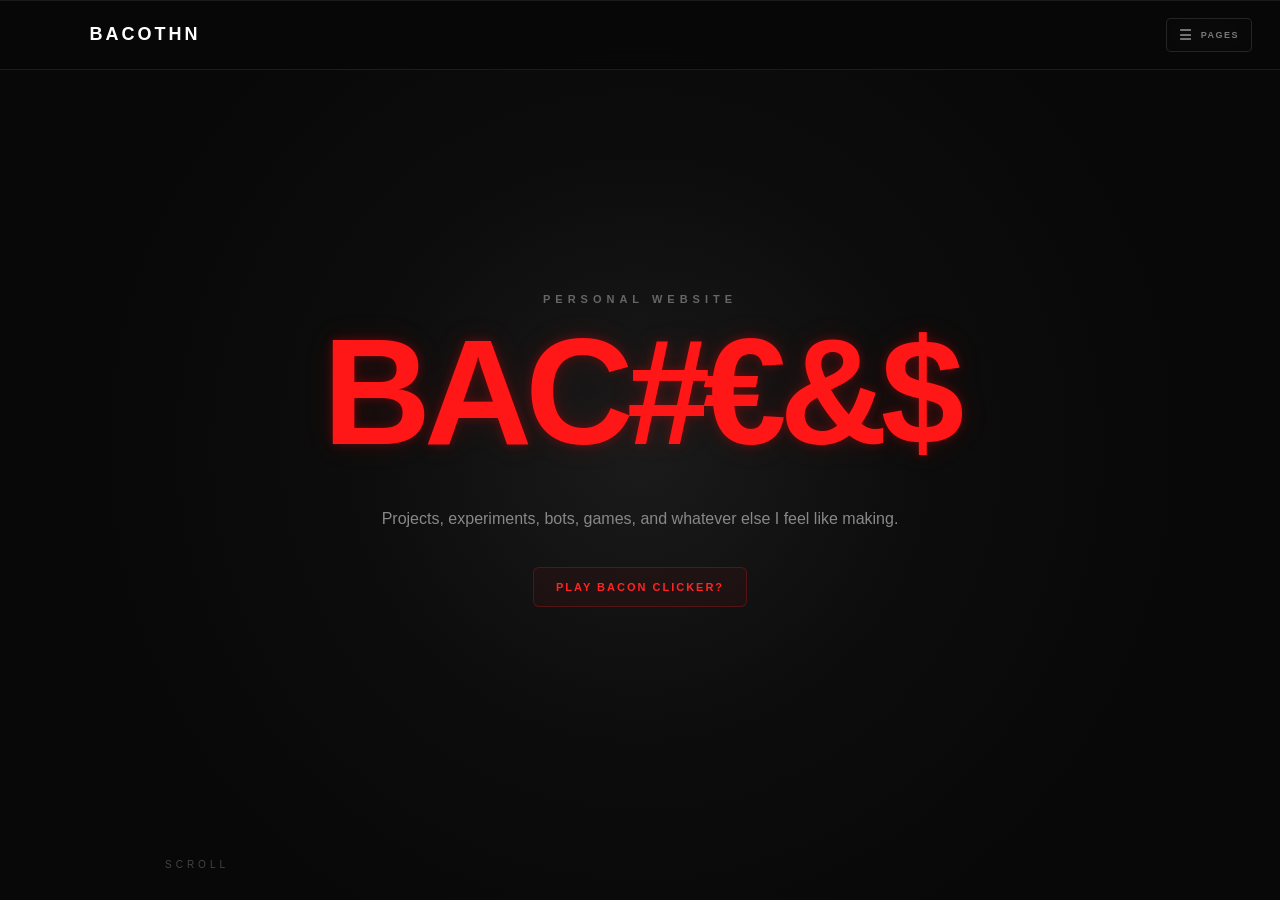
==== commit a21c0ba4: "Update index.html" ====
--- a/index.html
+++ b/index.html
@@ -21,6 +21,837 @@
         rel="stylesheet"
         href="style.css"
     >
+
+
+    <!-- ========================================
+         BACON CLICKER STYLES
+    ========================================= -->
+
+    <style>
+
+        .bacon-launcher {
+            margin: 35px auto 0;
+            width: 100%;
+            max-width: 650px;
+        }
+
+        .bacon-play-button {
+            padding: 13px 22px;
+
+            color: #ff2424;
+            background: rgba(255, 0, 0, 0.05);
+
+            border: 1px solid rgba(255, 30, 30, 0.25);
+            border-radius: 6px;
+
+            font-family: inherit;
+            font-size: 11px;
+            font-weight: 900;
+            letter-spacing: 2px;
+
+            cursor: pointer;
+
+            transition:
+                background 0.2s ease,
+                border-color 0.2s ease,
+                color 0.2s ease,
+                transform 0.2s ease;
+        }
+
+        .bacon-play-button:hover {
+            color: #ffffff;
+
+            background: rgba(255, 0, 0, 0.1);
+
+            border-color: rgba(255, 40, 40, 0.5);
+
+            transform: translateY(-2px);
+        }
+
+        .bacon-play-button:active {
+            transform: scale(0.96);
+        }
+
+
+        /* ====================================
+           GAME WINDOW
+        ==================================== */
+
+        .bacon-game {
+            position: relative;
+
+            width: 100%;
+            max-width: 650px;
+
+            min-height: 480px;
+
+            margin: 25px auto 0;
+
+            padding: 30px;
+
+            background:
+                radial-gradient(
+                    circle at center,
+                    #171717 0%,
+                    #0b0b0b 55%,
+                    #050505 100%
+                );
+
+            border:
+                1px solid
+                rgba(255, 255, 255, 0.1);
+
+            border-radius: 18px;
+
+            overflow: hidden;
+
+            opacity: 0;
+            transform: scale(0.7);
+
+            pointer-events: none;
+
+            display: none;
+
+            box-shadow:
+                0 25px 80px
+                rgba(0, 0, 0, 0.55),
+
+                inset 0 1px 0
+                rgba(255, 255, 255, 0.04);
+        }
+
+
+        /* ====================================
+           GAME OPEN ANIMATION
+        ==================================== */
+
+        .bacon-game.opening {
+            display: block;
+
+            animation:
+                baconGameOpen
+                0.8s
+                cubic-bezier(
+                    0.16,
+                    1,
+                    0.3,
+                    1
+                )
+                forwards;
+        }
+
+        @keyframes baconGameOpen {
+
+            0% {
+                opacity: 0;
+
+                transform:
+                    scale(0.55)
+                    rotate(-2deg);
+            }
+
+            35% {
+                opacity: 1;
+
+                transform:
+                    scale(1.03)
+                    rotate(1deg);
+            }
+
+            60% {
+                transform:
+                    scale(0.97)
+                    rotate(-0.5deg);
+            }
+
+            100% {
+                opacity: 1;
+
+                transform:
+                    scale(1)
+                    rotate(0);
+            }
+
+        }
+
+
+        /* ====================================
+           CRACK EFFECT
+        ==================================== */
+
+        .bacon-cracks {
+            position: absolute;
+
+            inset: 0;
+
+            z-index: 20;
+
+            pointer-events: none;
+
+            opacity: 0;
+
+            display: none;
+        }
+
+        .bacon-cracks.active {
+            display: block;
+
+            animation:
+                crackFlash
+                0.65s
+                ease-out
+                forwards;
+        }
+
+        .crack-line {
+            position: absolute;
+
+            width: 2px;
+
+            height: 150%;
+
+            top: -25%;
+
+            left: 50%;
+
+            background:
+                rgba(255, 255, 255, 0.85);
+
+            box-shadow:
+                0 0 8px
+                rgba(255, 255, 255, 0.3);
+
+            transform-origin: center;
+        }
+
+        .crack-line:nth-child(1) {
+            transform: rotate(17deg);
+        }
+
+        .crack-line:nth-child(2) {
+            transform: rotate(-29deg);
+        }
+
+        .crack-line:nth-child(3) {
+            transform: rotate(63deg);
+        }
+
+        .crack-line:nth-child(4) {
+            transform: rotate(-66deg);
+        }
+
+        .crack-line:nth-child(5) {
+            transform: rotate(89deg);
+        }
+
+        @keyframes crackFlash {
+
+            0% {
+                opacity: 0;
+            }
+
+            20% {
+                opacity: 1;
+            }
+
+            45% {
+                opacity: 0.85;
+            }
+
+            100% {
+                opacity: 0;
+            }
+
+        }
+
+
+        /* ====================================
+           EXPLOSION
+        ==================================== */
+
+        .bacon-explosion {
+            position: absolute;
+
+            left: 50%;
+            top: 50%;
+
+            width: 20px;
+            height: 20px;
+
+            transform:
+                translate(-50%, -50%)
+                scale(0);
+
+            border-radius: 50%;
+
+            background: #ffffff;
+
+            box-shadow:
+                0 0 20px #ffffff,
+                0 0 50px rgba(255, 40, 40, 0.8),
+                0 0 100px rgba(255, 0, 0, 0.4);
+
+            opacity: 0;
+
+            z-index: 25;
+
+            pointer-events: none;
+        }
+
+        .bacon-explosion.active {
+            animation:
+                baconExplosion
+                0.55s
+                ease-out
+                forwards;
+        }
+
+        @keyframes baconExplosion {
+
+            0% {
+                opacity: 1;
+
+                transform:
+                    translate(-50%, -50%)
+                    scale(0);
+            }
+
+            35% {
+                opacity: 1;
+
+                transform:
+                    translate(-50%, -50%)
+                    scale(12);
+            }
+
+            100% {
+                opacity: 0;
+
+                transform:
+                    translate(-50%, -50%)
+                    scale(18);
+            }
+
+        }
+
+
+        /* ====================================
+           GAME CONTENT
+        ==================================== */
+
+        .bacon-game-content {
+            position: relative;
+
+            z-index: 5;
+
+            opacity: 0;
+
+            animation:
+                none;
+        }
+
+        .bacon-game-content.visible {
+            animation:
+                baconContentReveal
+                0.9s
+                ease-out
+                0.45s
+                forwards;
+        }
+
+        @keyframes baconContentReveal {
+
+            0% {
+                opacity: 0;
+
+                transform:
+                    translateY(15px);
+            }
+
+            100% {
+                opacity: 1;
+
+                transform:
+                    translateY(0);
+            }
+
+        }
+
+
+        /* ====================================
+           GAME HEADER
+        ==================================== */
+
+        .bacon-game-title {
+            color: #555555;
+
+            font-size: 9px;
+
+            font-weight: 900;
+
+            letter-spacing: 4px;
+
+            text-align: center;
+
+            margin-bottom: 8px;
+        }
+
+        .bacon-score {
+            color: #ffffff;
+
+            font-size: 38px;
+
+            font-weight: 950;
+
+            letter-spacing: -2px;
+
+            text-align: center;
+        }
+
+        .bacon-score-label {
+            color: #444444;
+
+            font-size: 9px;
+
+            font-weight: 900;
+
+            letter-spacing: 3px;
+
+            text-align: center;
+
+            margin-top: 5px;
+        }
+
+
+        /* ====================================
+           BACON BUTTON
+        ==================================== */
+
+        .bacon-click-area {
+            position: relative;
+
+            width: 220px;
+            height: 220px;
+
+            margin: 35px auto 20px;
+
+            display: flex;
+
+            align-items: center;
+
+            justify-content: center;
+        }
+
+        .bacon-button {
+            width: 180px;
+            height: 180px;
+
+            padding: 0;
+
+            display: flex;
+
+            align-items: center;
+
+            justify-content: center;
+
+            background: transparent;
+
+            border: none;
+
+            cursor: pointer;
+
+            touch-action: manipulation;
+
+            -webkit-tap-highlight-color: transparent;
+
+            user-select: none;
+
+            transition:
+                transform 0.08s
+                cubic-bezier(
+                    0.2,
+                    1.4,
+                    0.4,
+                    1
+                );
+        }
+
+        .bacon-button:active {
+            transform: scale(0.85);
+        }
+
+        .bacon-button img {
+            width: 160px;
+            height: 160px;
+
+            object-fit: contain;
+
+            pointer-events: none;
+
+            user-select: none;
+
+            -webkit-user-drag: none;
+
+            filter:
+                drop-shadow(
+                    0 12px 25px
+                    rgba(0, 0, 0, 0.5)
+                );
+        }
+
+        .bacon-button.bacon-pop {
+            animation:
+                baconPop
+                0.16s
+                cubic-bezier(
+                    0.2,
+                    1.5,
+                    0.4,
+                    1
+                );
+        }
+
+        @keyframes baconPop {
+
+            0% {
+                transform: scale(1);
+            }
+
+            45% {
+                transform: scale(0.82);
+            }
+
+            75% {
+                transform: scale(1.08);
+            }
+
+            100% {
+                transform: scale(1);
+            }
+
+        }
+
+
+        /* Initial bacon reveal */
+
+        .bacon-button.reveal img {
+            animation:
+                baconReveal
+                1s
+                cubic-bezier(
+                    0.16,
+                    1,
+                    0.3,
+                    1
+                )
+                forwards;
+        }
+
+        @keyframes baconReveal {
+
+            0% {
+                opacity: 0;
+
+                transform:
+                    scale(0.2)
+                    rotate(-220deg);
+            }
+
+            55% {
+                opacity: 1;
+
+                transform:
+                    scale(1.08)
+                    rotate(15deg);
+            }
+
+            100% {
+                opacity: 1;
+
+                transform:
+                    scale(1)
+                    rotate(0);
+            }
+
+        }
+
+
+        /* ====================================
+           FLOATING BACON NUMBER
+        ==================================== */
+
+        .bacon-float {
+            position: absolute;
+
+            color: #ff3030;
+
+            font-size: 14px;
+
+            font-weight: 950;
+
+            pointer-events: none;
+
+            z-index: 50;
+
+            animation:
+                baconFloat
+                0.8s
+                ease-out
+                forwards;
+        }
+
+        @keyframes baconFloat {
+
+            0% {
+                opacity: 1;
+
+                transform:
+                    translateY(0)
+                    scale(1);
+            }
+
+            100% {
+                opacity: 0;
+
+                transform:
+                    translateY(-65px)
+                    scale(1.15);
+            }
+
+        }
+
+
+        /* ====================================
+           COMBO
+        ==================================== */
+
+        .bacon-combo {
+            min-height: 20px;
+
+            color: #ff2424;
+
+            font-size: 10px;
+
+            font-weight: 900;
+
+            letter-spacing: 2px;
+
+            text-align: center;
+        }
+
+
+        /* ====================================
+           STATS
+        ==================================== */
+
+        .bacon-stats {
+            display: grid;
+
+            grid-template-columns:
+                repeat(3, 1fr);
+
+            gap: 8px;
+
+            margin-top: 25px;
+        }
+
+        .bacon-stat {
+            padding: 12px 8px;
+
+            background:
+                rgba(255, 255, 255, 0.025);
+
+            border:
+                1px solid
+                rgba(255, 255, 255, 0.06);
+
+            border-radius: 6px;
+
+            text-align: center;
+        }
+
+        .bacon-stat span {
+            display: block;
+
+            color: #444444;
+
+            font-size: 7px;
+
+            font-weight: 900;
+
+            letter-spacing: 1px;
+
+            margin-bottom: 5px;
+        }
+
+        .bacon-stat b {
+            color: #bbbbbb;
+
+            font-size: 12px;
+        }
+
+
+        /* ====================================
+           SHOP
+        ==================================== */
+
+        .bacon-shop {
+            margin-top: 25px;
+
+            padding-top: 20px;
+
+            border-top:
+                1px solid
+                rgba(255, 255, 255, 0.06);
+        }
+
+        .bacon-shop-title {
+            color: #555555;
+
+            font-size: 9px;
+
+            font-weight: 900;
+
+            letter-spacing: 3px;
+
+            margin-bottom: 10px;
+        }
+
+        .bacon-upgrades {
+            display: grid;
+
+            grid-template-columns:
+                repeat(2, 1fr);
+
+            gap: 8px;
+        }
+
+        .bacon-upgrade {
+            padding: 12px;
+
+            color: #aaaaaa;
+
+            background:
+                rgba(255, 255, 255, 0.025);
+
+            border:
+                1px solid
+                rgba(255, 255, 255, 0.07);
+
+            border-radius: 6px;
+
+            font-family: inherit;
+
+            text-align: left;
+
+            cursor: pointer;
+
+            transition:
+                background 0.2s ease,
+                border-color 0.2s ease,
+                transform 0.15s ease;
+        }
+
+        .bacon-upgrade:hover {
+            background:
+                rgba(255, 0, 0, 0.05);
+
+            border-color:
+                rgba(255, 30, 30, 0.3);
+        }
+
+        .bacon-upgrade:active {
+            transform: scale(0.97);
+        }
+
+        .bacon-upgrade:disabled {
+            opacity: 0.35;
+
+            cursor: not-allowed;
+        }
+
+        .bacon-upgrade-name {
+            display: block;
+
+            color: #eeeeee;
+
+            font-size: 10px;
+
+            font-weight: 900;
+
+            letter-spacing: 1px;
+        }
+
+        .bacon-upgrade-effect {
+            display: block;
+
+            color: #666666;
+
+            font-size: 8px;
+
+            margin-top: 4px;
+        }
+
+        .bacon-upgrade-cost {
+            display: block;
+
+            color: #ff2424;
+
+            font-size: 8px;
+
+            font-weight: 900;
+
+            margin-top: 7px;
+        }
+
+
+        /* ====================================
+           MOBILE
+        ==================================== */
+
+        @media (max-width: 700px) {
+
+            .bacon-game {
+                min-height: 450px;
+
+                padding: 25px 16px;
+
+                border-radius: 15px;
+            }
+
+            .bacon-score {
+                font-size: 32px;
+            }
+
+            .bacon-click-area {
+                width: 200px;
+                height: 200px;
+
+                margin-top: 25px;
+            }
+
+            .bacon-button {
+                width: 180px;
+                height: 180px;
+            }
+
+            .bacon-button img {
+                width: 160px;
+                height: 160px;
+            }
+
+            .bacon-upgrades {
+                grid-template-columns: 1fr;
+            }
+
+            .bacon-stats {
+                grid-template-columns:
+                    repeat(3, 1fr);
+            }
+
+        }
+
+    </style>
 
 </head>
 
@@ -42,7 +873,6 @@
         </a>
 
 
-        <!-- Pages button only -->
         <button
             id="pagesButton"
             class="page-menu-button"
@@ -79,17 +909,51 @@
             </div>
 
 
-            <div
-                id="pagesList"
-                class="page-menu-scroll"
-            >
-
-                <div class="page-menu-list">
-
-                    <!--
-                        script.js can insert page
-                        buttons here.
-                    -->
+            <div class="page-menu-scroll">
+
+                <div
+                    id="pagesList"
+                    class="page-menu-list"
+                >
+
+                    <a
+                        href="index.html"
+                        class="page-menu-link"
+                    >
+                        HOME
+                    </a>
+
+
+                    <a
+                        href="profile.html"
+                        class="page-menu-link"
+                    >
+                        PROFILE
+                    </a>
+
+
+                    <a
+                        href="about.html"
+                        class="page-menu-link"
+                    >
+                        ABOUT
+                    </a>
+
+
+                    <a
+                        href="projects.html"
+                        class="page-menu-link"
+                    >
+                        PROJECTS
+                    </a>
+
+
+                    <a
+                        href="links.html"
+                        class="page-menu-link"
+                    >
+                        LINKS
+                    </a>
 
                 </div>
 
@@ -130,24 +994,279 @@
                 </p>
 
 
-                <div class="buttons">
-
-
-                    <a
-                        href="profile.html"
-                        class="button secondary"
+
+                <!-- ====================================
+                     BACON CLICKER LAUNCHER
+                ===================================== -->
+
+                <div class="bacon-launcher">
+
+                    <button
+                        id="baconPlayButton"
+                        class="bacon-play-button"
+                        type="button"
                     >
-                        MY PROFILE
-                    </a>
-
-
-                    <a
-                        href="links.html"
-                        class="button secondary"
+                        PLAY BACON CLICKER?
+                    </button>
+
+
+                    <!-- =================================
+                         GAME
+                    ================================== -->
+
+                    <div
+                        id="baconGame"
+                        class="bacon-game"
                     >
-                        SOCIAL LINKS
-                    </a>
-
+
+
+                        <!-- CRACKS -->
+
+                        <div
+                            id="baconCracks"
+                            class="bacon-cracks"
+                        >
+
+                            <div class="crack-line"></div>
+                            <div class="crack-line"></div>
+                            <div class="crack-line"></div>
+                            <div class="crack-line"></div>
+                            <div class="crack-line"></div>
+
+                        </div>
+
+
+                        <!-- EXPLOSION -->
+
+                        <div
+                            id="baconExplosion"
+                            class="bacon-explosion"
+                        ></div>
+
+
+
+                        <!-- GAME CONTENT -->
+
+                        <div
+                            id="baconGameContent"
+                            class="bacon-game-content"
+                        >
+
+                            <div class="bacon-game-title">
+                                BACON TAPPER
+                            </div>
+
+
+                            <div
+                                id="baconScore"
+                                class="bacon-score"
+                            >
+                                0
+                            </div>
+
+
+                            <div class="bacon-score-label">
+                                BACON
+                            </div>
+
+
+
+                            <!-- BACON -->
+
+                            <div
+                                id="baconClickArea"
+                                class="bacon-click-area"
+                            >
+
+                                <button
+                                    id="baconButton"
+                                    class="bacon-button reveal"
+                                    type="button"
+                                    aria-label="Tap the bacon"
+                                >
+
+                                    <img
+                                        src="gallery/1498151896333160640.webp"
+                                        alt="Bacon"
+                                        draggable="false"
+                                    >
+
+                                </button>
+
+                            </div>
+
+
+
+                            <div
+                                id="baconCombo"
+                                class="bacon-combo"
+                            ></div>
+
+
+
+                            <!-- STATS -->
+
+                            <div class="bacon-stats">
+
+                                <div class="bacon-stat">
+
+                                    <span>
+                                        PER CLICK
+                                    </span>
+
+                                    <b id="baconPerClick">
+                                        +1
+                                    </b>
+
+                                </div>
+
+
+                                <div class="bacon-stat">
+
+                                    <span>
+                                        PER SECOND
+                                    </span>
+
+                                    <b id="baconPerSecond">
+                                        0
+                                    </b>
+
+                                </div>
+
+
+                                <div class="bacon-stat">
+
+                                    <span>
+                                        BEST
+                                    </span>
+
+                                    <b id="baconBest">
+                                        0
+                                    </b>
+
+                                </div>
+
+                            </div>
+
+
+
+                            <!-- UPGRADES -->
+
+                            <div class="bacon-shop">
+
+                                <div class="bacon-shop-title">
+                                    UPGRADES
+                                </div>
+
+
+                                <div class="bacon-upgrades">
+
+
+                                    <button
+                                        class="bacon-upgrade"
+                                        type="button"
+                                        data-upgrade="tiny"
+                                    >
+
+                                        <span class="bacon-upgrade-name">
+                                            TINY CLICKER
+                                        </span>
+
+                                        <span class="bacon-upgrade-effect">
+                                            +1 BACON / SEC
+                                        </span>
+
+                                        <span
+                                            class="bacon-upgrade-cost"
+                                            id="tinyCost"
+                                        >
+                                            50 BACON
+                                        </span>
+
+                                    </button>
+
+
+
+                                    <button
+                                        class="bacon-upgrade"
+                                        type="button"
+                                        data-upgrade="bot"
+                                    >
+
+                                        <span class="bacon-upgrade-name">
+                                            BACON BOT
+                                        </span>
+
+                                        <span class="bacon-upgrade-effect">
+                                            +5 BACON / SEC
+                                        </span>
+
+                                        <span
+                                            class="bacon-upgrade-cost"
+                                            id="botCost"
+                                        >
+                                            250 BACON
+                                        </span>
+
+                                    </button>
+
+
+
+                                    <button
+                                        class="bacon-upgrade"
+                                        type="button"
+                                        data-upgrade="supreme"
+                                    >
+
+                                        <span class="bacon-upgrade-name">
+                                            SUPREME CLICKER
+                                        </span>
+
+                                        <span class="bacon-upgrade-effect">
+                                            +20 BACON / SEC
+                                        </span>
+
+                                        <span
+                                            class="bacon-upgrade-cost"
+                                            id="supremeCost"
+                                        >
+                                            1,000 BACON
+                                        </span>
+
+                                    </button>
+
+
+
+                                    <button
+                                        class="bacon-upgrade"
+                                        type="button"
+                                        data-upgrade="mega"
+                                    >
+
+                                        <span class="bacon-upgrade-name">
+                                            SUPREME BACON
+                                        </span>
+
+                                        <span class="bacon-upgrade-effect">
+                                            +100 BACON / SEC
+                                        </span>
+
+                                        <span
+                                            class="bacon-upgrade-cost"
+                                            id="megaCost"
+                                        >
+                                            10,000 BACON
+                                        </span>
+
+                                    </button>
+
+                                </div>
+
+                            </div>
+
+                        </div>
+
+                    </div>
 
                 </div>
 
@@ -166,9 +1285,707 @@
 
 
     <!-- ========================================
-         SCRIPT
+         BACON CLICKER SCRIPT
     ========================================= -->
 
+    <script>
+
+        const baconPlayButton =
+            document.getElementById("baconPlayButton");
+
+        const baconGame =
+            document.getElementById("baconGame");
+
+        const baconCracks =
+            document.getElementById("baconCracks");
+
+        const baconExplosion =
+            document.getElementById("baconExplosion");
+
+        const baconGameContent =
+            document.getElementById("baconGameContent");
+
+        const baconButton =
+            document.getElementById("baconButton");
+
+        const baconClickArea =
+            document.getElementById("baconClickArea");
+
+        const baconScore =
+            document.getElementById("baconScore");
+
+        const baconBest =
+            document.getElementById("baconBest");
+
+        const baconPerClick =
+            document.getElementById("baconPerClick");
+
+        const baconPerSecond =
+            document.getElementById("baconPerSecond");
+
+        const baconCombo =
+            document.getElementById("baconCombo");
+
+
+        let bacon =
+            Number(
+                localStorage.getItem(
+                    "bacothn_bacon"
+                )
+            ) || 0;
+
+
+        let best =
+            Number(
+                localStorage.getItem(
+                    "bacothn_bacon_best"
+                )
+            ) || 0;
+
+
+        let totalBacon =
+            Number(
+                localStorage.getItem(
+                    "bacothn_total_bacon"
+                )
+            ) || 0;
+
+
+        let lastSeen =
+            Number(
+                localStorage.getItem(
+                    "bacothn_last_seen"
+                )
+            ) || Date.now();
+
+
+        let perClick = 1;
+
+        let combo = 0;
+
+        let comboTimer = null;
+
+        let gameStarted = false;
+
+
+        const upgrades = {
+
+            tiny: {
+                count: 0,
+                baseCost: 50,
+                production: 1
+            },
+
+            bot: {
+                count: 0,
+                baseCost: 250,
+                production: 5
+            },
+
+            supreme: {
+                count: 0,
+                baseCost: 1000,
+                production: 20
+            },
+
+            mega: {
+                count: 0,
+                baseCost: 10000,
+                production: 100
+            }
+
+        };
+
+
+        /* ====================================
+           LOAD UPGRADES
+        ==================================== */
+
+        Object.keys(upgrades).forEach(
+            function(key) {
+
+                upgrades[key].count =
+                    Number(
+                        localStorage.getItem(
+                            "bacothn_upgrade_" + key
+                        )
+                    ) || 0;
+
+            }
+        );
+
+
+        /* ====================================
+           FORMAT NUMBERS
+        ==================================== */
+
+        function formatNumber(number) {
+
+            return Math.floor(number)
+                .toLocaleString();
+
+        }
+
+
+        /* ====================================
+           TOTAL PRODUCTION
+        ==================================== */
+
+        function getPerSecond() {
+
+            let total = 0;
+
+            Object.keys(upgrades).forEach(
+                function(key) {
+
+                    total +=
+                        upgrades[key].count *
+                        upgrades[key].production;
+
+                }
+            );
+
+            return total;
+
+        }
+
+
+        /* ====================================
+           UPGRADE COST
+        ==================================== */
+
+        function getUpgradeCost(key) {
+
+            const upgrade =
+                upgrades[key];
+
+            return Math.floor(
+                upgrade.baseCost *
+                Math.pow(
+                    1.15,
+                    upgrade.count
+                )
+            );
+
+        }
+
+
+        /* ====================================
+           SAVE
+        ==================================== */
+
+        function saveGame() {
+
+            localStorage.setItem(
+                "bacothn_bacon",
+                bacon
+            );
+
+            localStorage.setItem(
+                "bacothn_bacon_best",
+                best
+            );
+
+            localStorage.setItem(
+                "bacothn_total_bacon",
+                totalBacon
+            );
+
+            localStorage.setItem(
+                "bacothn_last_seen",
+                Date.now()
+            );
+
+
+            Object.keys(upgrades).forEach(
+                function(key) {
+
+                    localStorage.setItem(
+                        "bacothn_upgrade_" + key,
+                        upgrades[key].count
+                    );
+
+                }
+            );
+
+        }
+
+
+        /* ====================================
+           UPDATE UI
+        ==================================== */
+
+        function updateUI() {
+
+            baconScore.textContent =
+                formatNumber(bacon);
+
+            baconBest.textContent =
+                formatNumber(best);
+
+            baconPerClick.textContent =
+                "+" + formatNumber(perClick);
+
+            baconPerSecond.textContent =
+                formatNumber(
+                    getPerSecond()
+                );
+
+
+            document.getElementById(
+                "tinyCost"
+            ).textContent =
+                formatNumber(
+                    getUpgradeCost("tiny")
+                ) + " BACON";
+
+
+            document.getElementById(
+                "botCost"
+            ).textContent =
+                formatNumber(
+                    getUpgradeCost("bot")
+                ) + " BACON";
+
+
+            document.getElementById(
+                "supremeCost"
+            ).textContent =
+                formatNumber(
+                    getUpgradeCost("supreme")
+                ) + " BACON";
+
+
+            document.getElementById(
+                "megaCost"
+            ).textContent =
+                formatNumber(
+                    getUpgradeCost("mega")
+                ) + " BACON";
+
+
+            document.querySelectorAll(
+                ".bacon-upgrade"
+            ).forEach(
+                function(button) {
+
+                    const key =
+                        button.dataset.upgrade;
+
+                    button.disabled =
+                        bacon <
+                        getUpgradeCost(key);
+
+                }
+            );
+
+        }
+
+
+        /* ====================================
+           AFK REWARDS
+        ==================================== */
+
+        function calculateAFK() {
+
+            const now =
+                Date.now();
+
+            const secondsAway =
+                Math.max(
+                    0,
+                    Math.floor(
+                        (now - lastSeen) / 1000
+                    )
+                );
+
+
+            const cappedSeconds =
+                Math.min(
+                    secondsAway,
+                    60 * 60 * 8
+                );
+
+
+            const production =
+                getPerSecond();
+
+
+            if (
+                production <= 0 ||
+                cappedSeconds <= 30
+            ) {
+
+                return 0;
+
+            }
+
+
+            return (
+                production *
+                cappedSeconds
+            );
+
+        }
+
+
+        const afkReward =
+            calculateAFK();
+
+
+        if (afkReward > 0) {
+
+            bacon += afkReward;
+
+            totalBacon += afkReward;
+
+            if (bacon > best) {
+                best = bacon;
+            }
+
+        }
+
+
+        /* ====================================
+           PLAY BUTTON
+        ==================================== */
+
+        baconPlayButton.addEventListener(
+            "click",
+            function() {
+
+                if (gameStarted) {
+                    return;
+                }
+
+                gameStarted = true;
+
+                baconPlayButton.style.display =
+                    "none";
+
+
+                baconGame.style.display =
+                    "block";
+
+
+                baconGame.classList.remove(
+                    "opening"
+                );
+
+                baconCracks.classList.remove(
+                    "active"
+                );
+
+                baconExplosion.classList.remove(
+                    "active"
+                );
+
+                baconGameContent.classList.remove(
+                    "visible"
+                );
+
+
+                void baconGame.offsetWidth;
+
+
+                baconGame.classList.add(
+                    "opening"
+                );
+
+
+                setTimeout(
+                    function() {
+
+                        baconCracks.classList.add(
+                            "active"
+                        );
+
+                    },
+                    150
+                );
+
+
+                setTimeout(
+                    function() {
+
+                        baconExplosion.classList.add(
+                            "active"
+                        );
+
+                    },
+                    380
+                );
+
+
+                setTimeout(
+                    function() {
+
+                        baconGameContent.classList.add(
+                            "visible"
+                        );
+
+                    },
+                    550
+                );
+
+
+                updateUI();
+
+            }
+        );
+
+
+        /* ====================================
+           BACON CLICK
+        ==================================== */
+
+        baconButton.addEventListener(
+            "click",
+            function(event) {
+
+                const rect =
+                    baconClickArea.getBoundingClientRect();
+
+
+                let amount =
+                    perClick;
+
+
+                /* Combo */
+
+                combo++;
+
+                clearTimeout(
+                    comboTimer
+                );
+
+
+                comboTimer =
+                    setTimeout(
+                        function() {
+
+                            combo = 0;
+
+                            baconCombo.textContent =
+                                "";
+
+                        },
+                        1200
+                    );
+
+
+                if (combo >= 2) {
+
+                    const comboBonus =
+                        Math.min(
+                            Math.floor(
+                                combo / 5
+                            ),
+                            10
+                        );
+
+                    amount += comboBonus;
+
+                    baconCombo.textContent =
+                        "COMBO ×" +
+                        combo;
+
+                }
+
+
+                /* Critical */
+
+                const critical =
+                    Math.random() < 0.01;
+
+
+                if (critical) {
+
+                    amount *= 10;
+
+                    baconCombo.textContent =
+                        "CRITICAL BACON! +" +
+                        formatNumber(amount);
+
+                }
+
+
+                bacon += amount;
+
+                totalBacon += amount;
+
+
+                if (bacon > best) {
+
+                    best = bacon;
+
+                }
+
+
+                /* Pop animation */
+
+                baconButton.classList.remove(
+                    "bacon-pop"
+                );
+
+                void baconButton.offsetWidth;
+
+                baconButton.classList.add(
+                    "bacon-pop"
+                );
+
+
+                /* Floating number */
+
+                const floating =
+                    document.createElement(
+                        "div"
+                    );
+
+                floating.className =
+                    "bacon-float";
+
+                floating.textContent =
+                    "+" +
+                    formatNumber(amount);
+
+
+                const x =
+                    event.clientX -
+                    rect.left;
+
+                const y =
+                    event.clientY -
+                    rect.top;
+
+
+                floating.style.left =
+                    x + "px";
+
+                floating.style.top =
+                    y + "px";
+
+
+                baconClickArea.appendChild(
+                    floating
+                );
+
+
+                setTimeout(
+                    function() {
+
+                        floating.remove();
+
+                    },
+                    800
+                );
+
+
+                updateUI();
+
+                saveGame();
+
+            }
+        );
+
+
+        /* ====================================
+           UPGRADES
+        ==================================== */
+
+        document.querySelectorAll(
+            ".bacon-upgrade"
+        ).forEach(
+            function(button) {
+
+                button.addEventListener(
+                    "click",
+                    function() {
+
+                        const key =
+                            button.dataset.upgrade;
+
+                        const cost =
+                            getUpgradeCost(key);
+
+
+                        if (bacon < cost) {
+                            return;
+                        }
+
+
+                        bacon -= cost;
+
+                        upgrades[key].count++;
+
+
+                        saveGame();
+
+                        updateUI();
+
+                    }
+                );
+
+            }
+        );
+
+
+        /* ====================================
+           AUTOMATIC BACON
+        ==================================== */
+
+        setInterval(
+            function() {
+
+                if (!gameStarted) {
+                    return;
+                }
+
+
+                const production =
+                    getPerSecond();
+
+
+                if (production <= 0) {
+                    return;
+                }
+
+
+                bacon += production;
+
+                totalBacon += production;
+
+
+                if (bacon > best) {
+                    best = bacon;
+                }
+
+
+                updateUI();
+
+                saveGame();
+
+            },
+            1000
+        );
+
+
+        /* ====================================
+           INITIAL SAVE
+        ==================================== */
+
+        saveGame();
+
+        updateUI();
+
+    </script>
+
+
+
+    <!-- ========================================
+         MAIN SITE SCRIPT
+    ========================================= -->
+
     <script src="script.js"></script>
 
 
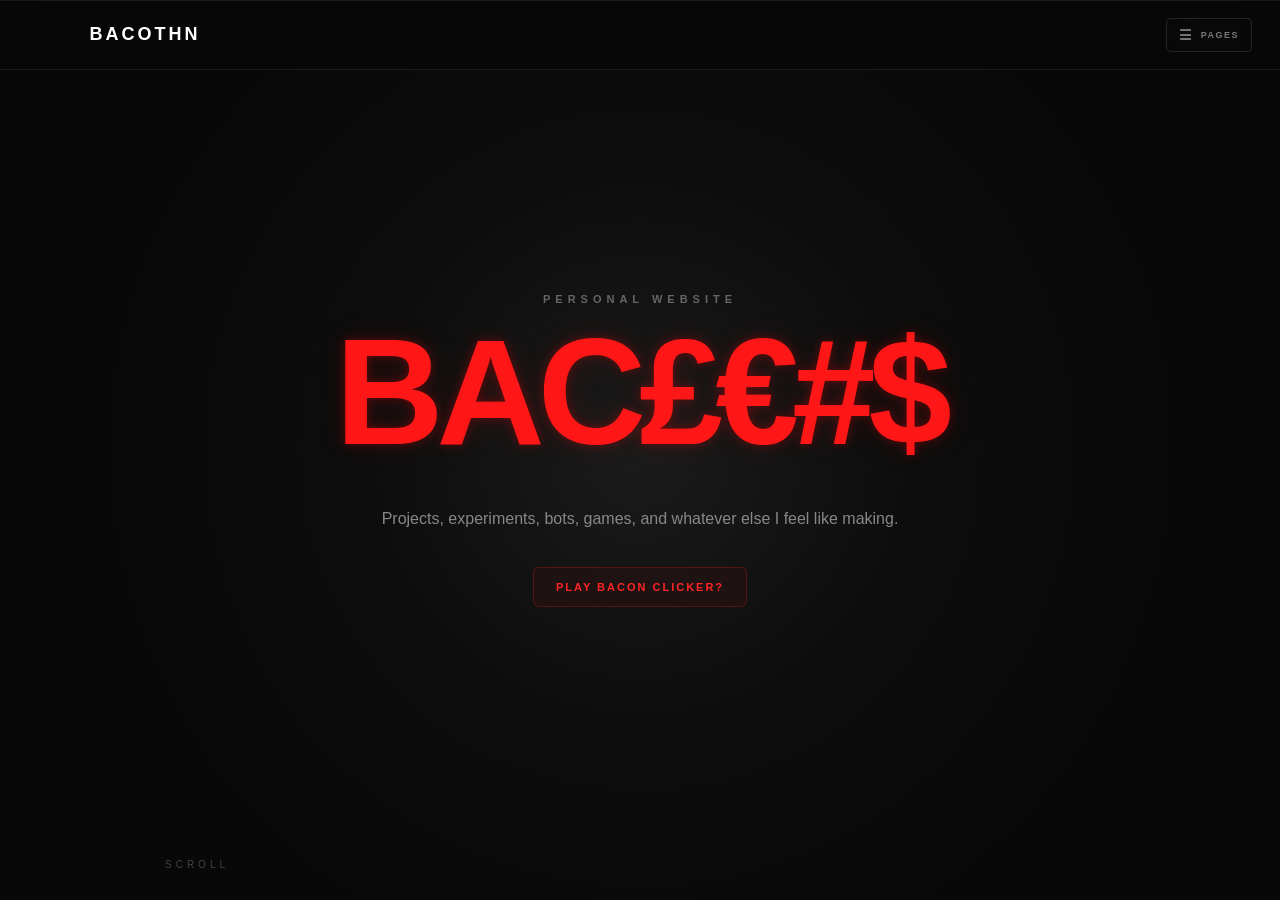
==== commit 978c177d: "Update index.html" ====
--- a/index.html
+++ b/index.html
@@ -22,17 +22,16 @@
         href="style.css"
     >
 
-
-    <!-- ========================================
-         BACON CLICKER STYLES
-    ========================================= -->
-
     <style>
 
+        /* ========================================
+           BACON LAUNCHER
+        ======================================== */
+
         .bacon-launcher {
-            margin: 35px auto 0;
             width: 100%;
             max-width: 650px;
+            margin: 35px auto 0;
         }
 
         .bacon-play-button {
@@ -50,6 +49,8 @@
             letter-spacing: 2px;
 
             cursor: pointer;
+
+            -webkit-tap-highlight-color: transparent;
 
             transition:
                 background 0.2s ease,
@@ -69,13 +70,13 @@
         }
 
         .bacon-play-button:active {
-            transform: scale(0.96);
-        }
-
-
-        /* ====================================
-           GAME WINDOW
-        ==================================== */
+            transform: scale(0.95);
+        }
+
+
+        /* ========================================
+           GAME
+        ======================================== */
 
         .bacon-game {
             position: relative;
@@ -86,7 +87,6 @@
             min-height: 480px;
 
             margin: 25px auto 0;
-
             padding: 30px;
 
             background:
@@ -97,46 +97,33 @@
                     #050505 100%
                 );
 
-            border:
-                1px solid
-                rgba(255, 255, 255, 0.1);
-
+            border: 1px solid rgba(255, 255, 255, 0.1);
             border-radius: 18px;
 
             overflow: hidden;
 
+            display: none;
+
             opacity: 0;
-            transform: scale(0.7);
-
-            pointer-events: none;
-
-            display: none;
+
+            transform:
+                scale(0.55)
+                rotate(-2deg);
 
             box-shadow:
-                0 25px 80px
-                rgba(0, 0, 0, 0.55),
-
-                inset 0 1px 0
-                rgba(255, 255, 255, 0.04);
-        }
-
-
-        /* ====================================
-           GAME OPEN ANIMATION
-        ==================================== */
+                0 25px 80px rgba(0, 0, 0, 0.55),
+                inset 0 1px 0 rgba(255, 255, 255, 0.04);
+
+            isolation: isolate;
+        }
 
         .bacon-game.opening {
             display: block;
 
             animation:
                 baconGameOpen
-                0.8s
-                cubic-bezier(
-                    0.16,
-                    1,
-                    0.3,
-                    1
-                )
+                0.75s
+                cubic-bezier(0.16, 1, 0.3, 1)
                 forwards;
         }
 
@@ -147,20 +134,20 @@
 
                 transform:
                     scale(0.55)
-                    rotate(-2deg);
-            }
-
-            35% {
+                    rotate(-3deg);
+            }
+
+            40% {
                 opacity: 1;
 
                 transform:
-                    scale(1.03)
+                    scale(1.04)
                     rotate(1deg);
             }
 
-            60% {
+            70% {
                 transform:
-                    scale(0.97)
+                    scale(0.98)
                     rotate(-0.5deg);
             }
 
@@ -175,16 +162,16 @@
         }
 
 
-        /* ====================================
-           CRACK EFFECT
-        ==================================== */
+        /* ========================================
+           CRACKS
+        ======================================== */
 
         .bacon-cracks {
             position: absolute;
 
             inset: 0;
 
-            z-index: 20;
+            z-index: 30;
 
             pointer-events: none;
 
@@ -198,7 +185,7 @@
 
             animation:
                 crackFlash
-                0.65s
+                0.7s
                 ease-out
                 forwards;
         }
@@ -206,68 +193,70 @@
         .crack-line {
             position: absolute;
 
-            width: 2px;
-
-            height: 150%;
-
-            top: -25%;
-
             left: 50%;
-
-            background:
-                rgba(255, 255, 255, 0.85);
+            top: 50%;
+
+            width: 3px;
+            height: 170%;
+
+            background: rgba(255, 255, 255, 0.9);
 
             box-shadow:
-                0 0 8px
-                rgba(255, 255, 255, 0.3);
+                0 0 8px rgba(255, 255, 255, 0.4);
 
             transform-origin: center;
         }
 
         .crack-line:nth-child(1) {
-            transform: rotate(17deg);
+            transform: translate(-50%, -50%) rotate(15deg);
         }
 
         .crack-line:nth-child(2) {
-            transform: rotate(-29deg);
+            transform: translate(-50%, -50%) rotate(-25deg);
         }
 
         .crack-line:nth-child(3) {
-            transform: rotate(63deg);
+            transform: translate(-50%, -50%) rotate(47deg);
         }
 
         .crack-line:nth-child(4) {
-            transform: rotate(-66deg);
+            transform: translate(-50%, -50%) rotate(-58deg);
         }
 
         .crack-line:nth-child(5) {
-            transform: rotate(89deg);
+            transform: translate(-50%, -50%) rotate(80deg);
         }
 
         @keyframes crackFlash {
 
             0% {
                 opacity: 0;
+
+                transform: scale(0.4);
             }
 
             20% {
                 opacity: 1;
+
+                transform: scale(1);
             }
 
             45% {
-                opacity: 0.85;
+                opacity: 0.9;
             }
 
             100% {
                 opacity: 0;
-            }
-
-        }
-
-
-        /* ====================================
+
+                transform: scale(1.15);
+            }
+
+        }
+
+
+        /* ========================================
            EXPLOSION
-        ==================================== */
+        ======================================== */
 
         .bacon-explosion {
             position: absolute;
@@ -275,33 +264,33 @@
             left: 50%;
             top: 50%;
 
-            width: 20px;
-            height: 20px;
+            width: 25px;
+            height: 25px;
+
+            z-index: 40;
+
+            border-radius: 50%;
+
+            background: #ffffff;
+
+            box-shadow:
+                0 0 20px #ffffff,
+                0 0 50px rgba(255, 30, 30, 0.9),
+                0 0 100px rgba(255, 0, 0, 0.5);
+
+            opacity: 0;
+
+            pointer-events: none;
 
             transform:
                 translate(-50%, -50%)
                 scale(0);
-
-            border-radius: 50%;
-
-            background: #ffffff;
-
-            box-shadow:
-                0 0 20px #ffffff,
-                0 0 50px rgba(255, 40, 40, 0.8),
-                0 0 100px rgba(255, 0, 0, 0.4);
-
-            opacity: 0;
-
-            z-index: 25;
-
-            pointer-events: none;
         }
 
         .bacon-explosion.active {
             animation:
                 baconExplosion
-                0.55s
+                0.6s
                 ease-out
                 forwards;
         }
@@ -321,7 +310,7 @@
 
                 transform:
                     translate(-50%, -50%)
-                    scale(12);
+                    scale(10);
             }
 
             100% {
@@ -329,186 +318,254 @@
 
                 transform:
                     translate(-50%, -50%)
-                    scale(18);
-            }
-
-        }
-
-
-        /* ====================================
+                    scale(20);
+            }
+
+        }
+
+
+        /* ========================================
            GAME CONTENT
-        ==================================== */
+        ======================================== */
 
         .bacon-game-content {
             position: relative;
 
-            z-index: 5;
+            z-index: 10;
+
+            width: 100%;
 
             opacity: 0;
 
-            animation:
-                none;
+            pointer-events: none;
+
+            transform: translateY(15px);
         }
 
         .bacon-game-content.visible {
+            pointer-events: auto;
+
             animation:
                 baconContentReveal
-                0.9s
+                0.6s
                 ease-out
-                0.45s
                 forwards;
         }
 
         @keyframes baconContentReveal {
+
+            from {
+                opacity: 0;
+
+                transform:
+                    translateY(15px);
+            }
+
+            to {
+                opacity: 1;
+
+                transform:
+                    translateY(0);
+            }
+
+        }
+
+
+        /* ========================================
+           TITLE / SCORE
+        ======================================== */
+
+        .bacon-game-title {
+            color: #555555;
+
+            font-size: 9px;
+            font-weight: 900;
+
+            letter-spacing: 4px;
+
+            text-align: center;
+
+            margin-bottom: 8px;
+        }
+
+        .bacon-score {
+            color: #ffffff;
+
+            font-size: 38px;
+            font-weight: 950;
+
+            letter-spacing: -2px;
+
+            text-align: center;
+        }
+
+        .bacon-score-label {
+            color: #444444;
+
+            font-size: 9px;
+            font-weight: 900;
+
+            letter-spacing: 3px;
+
+            text-align: center;
+
+            margin-top: 5px;
+        }
+
+
+        /* ========================================
+           BACON CLICK AREA
+        ======================================== */
+
+        .bacon-click-area {
+            position: relative;
+
+            width: 240px;
+            height: 220px;
+
+            margin: 30px auto 15px;
+
+            display: flex;
+
+            align-items: center;
+            justify-content: center;
+
+            z-index: 50;
+
+            pointer-events: auto;
+        }
+
+
+        /* ========================================
+           BACON BUTTON
+        ======================================== */
+
+        .bacon-button {
+            position: relative;
+
+            width: 190px;
+            height: 190px;
+
+            padding: 0;
+            margin: 0;
+
+            display: flex;
+
+            align-items: center;
+            justify-content: center;
+
+            background: transparent;
+
+            border: 0;
+
+            cursor: pointer;
+
+            touch-action: manipulation;
+
+            -webkit-tap-highlight-color: transparent;
+
+            user-select: none;
+
+            -webkit-user-select: none;
+
+            z-index: 60;
+
+            pointer-events: auto;
+
+            transform: scale(1);
+
+            transition:
+                filter 0.15s ease;
+        }
+
+        .bacon-button:hover {
+            filter:
+                drop-shadow(
+                    0 0 15px
+                    rgba(255, 30, 30, 0.18)
+                );
+        }
+
+        .bacon-button:active {
+            transform: scale(0.84);
+        }
+
+        .bacon-button img {
+            display: block;
+
+            width: 160px;
+            height: 160px;
+
+            object-fit: contain;
+
+            pointer-events: none;
+
+            user-select: none;
+
+            -webkit-user-select: none;
+
+            -webkit-user-drag: none;
+        }
+
+
+        /* ========================================
+           INITIAL BACON REVEAL
+        ======================================== */
+
+        .bacon-button.bacon-reveal img {
+            animation:
+                baconReveal
+                1.15s
+                cubic-bezier(0.16, 1, 0.3, 1)
+                forwards;
+        }
+
+        @keyframes baconReveal {
 
             0% {
                 opacity: 0;
 
                 transform:
-                    translateY(15px);
+                    scale(0.15)
+                    rotate(-360deg);
+            }
+
+            35% {
+                opacity: 0.35;
+
+                transform:
+                    scale(0.55)
+                    rotate(-180deg);
+            }
+
+            70% {
+                opacity: 0.8;
+
+                transform:
+                    scale(1.12)
+                    rotate(20deg);
             }
 
             100% {
                 opacity: 1;
 
                 transform:
-                    translateY(0);
-            }
-
-        }
-
-
-        /* ====================================
-           GAME HEADER
-        ==================================== */
-
-        .bacon-game-title {
-            color: #555555;
-
-            font-size: 9px;
-
-            font-weight: 900;
-
-            letter-spacing: 4px;
-
-            text-align: center;
-
-            margin-bottom: 8px;
-        }
-
-        .bacon-score {
-            color: #ffffff;
-
-            font-size: 38px;
-
-            font-weight: 950;
-
-            letter-spacing: -2px;
-
-            text-align: center;
-        }
-
-        .bacon-score-label {
-            color: #444444;
-
-            font-size: 9px;
-
-            font-weight: 900;
-
-            letter-spacing: 3px;
-
-            text-align: center;
-
-            margin-top: 5px;
-        }
-
-
-        /* ====================================
-           BACON BUTTON
-        ==================================== */
-
-        .bacon-click-area {
-            position: relative;
-
-            width: 220px;
-            height: 220px;
-
-            margin: 35px auto 20px;
-
-            display: flex;
-
-            align-items: center;
-
-            justify-content: center;
-        }
-
-        .bacon-button {
-            width: 180px;
-            height: 180px;
-
-            padding: 0;
-
-            display: flex;
-
-            align-items: center;
-
-            justify-content: center;
-
-            background: transparent;
-
-            border: none;
-
-            cursor: pointer;
-
-            touch-action: manipulation;
-
-            -webkit-tap-highlight-color: transparent;
-
-            user-select: none;
-
-            transition:
-                transform 0.08s
-                cubic-bezier(
-                    0.2,
-                    1.4,
-                    0.4,
-                    1
-                );
-        }
-
-        .bacon-button:active {
-            transform: scale(0.85);
-        }
-
-        .bacon-button img {
-            width: 160px;
-            height: 160px;
-
-            object-fit: contain;
-
-            pointer-events: none;
-
-            user-select: none;
-
-            -webkit-user-drag: none;
-
-            filter:
-                drop-shadow(
-                    0 12px 25px
-                    rgba(0, 0, 0, 0.5)
-                );
-        }
+                    scale(1)
+                    rotate(0deg);
+            }
+
+        }
+
+
+        /* ========================================
+           CLICK POP
+        ======================================== */
 
         .bacon-button.bacon-pop {
             animation:
                 baconPop
-                0.16s
-                cubic-bezier(
-                    0.2,
-                    1.5,
-                    0.4,
-                    1
-                );
+                0.18s
+                cubic-bezier(0.2, 1.5, 0.4, 1);
         }
 
         @keyframes baconPop {
@@ -517,11 +574,11 @@
                 transform: scale(1);
             }
 
-            45% {
+            40% {
                 transform: scale(0.82);
             }
 
-            75% {
+            72% {
                 transform: scale(1.08);
             }
 
@@ -532,66 +589,24 @@
         }
 
 
-        /* Initial bacon reveal */
-
-        .bacon-button.reveal img {
-            animation:
-                baconReveal
-                1s
-                cubic-bezier(
-                    0.16,
-                    1,
-                    0.3,
-                    1
-                )
-                forwards;
-        }
-
-        @keyframes baconReveal {
-
-            0% {
-                opacity: 0;
-
-                transform:
-                    scale(0.2)
-                    rotate(-220deg);
-            }
-
-            55% {
-                opacity: 1;
-
-                transform:
-                    scale(1.08)
-                    rotate(15deg);
-            }
-
-            100% {
-                opacity: 1;
-
-                transform:
-                    scale(1)
-                    rotate(0);
-            }
-
-        }
-
-
-        /* ====================================
-           FLOATING BACON NUMBER
-        ==================================== */
+        /* ========================================
+           FLOATING +BACON
+        ======================================== */
 
         .bacon-float {
             position: absolute;
 
+            z-index: 100;
+
+            pointer-events: none;
+
             color: #ff3030;
 
             font-size: 14px;
-
             font-weight: 950;
 
-            pointer-events: none;
-
-            z-index: 50;
+            transform:
+                translate(-50%, 0);
 
             animation:
                 baconFloat
@@ -602,28 +617,28 @@
 
         @keyframes baconFloat {
 
-            0% {
+            from {
                 opacity: 1;
 
                 transform:
-                    translateY(0)
+                    translate(-50%, 0)
                     scale(1);
             }
 
-            100% {
+            to {
                 opacity: 0;
 
                 transform:
-                    translateY(-65px)
+                    translate(-50%, -70px)
                     scale(1.15);
             }
 
         }
 
 
-        /* ====================================
+        /* ========================================
            COMBO
-        ==================================== */
+        ======================================== */
 
         .bacon-combo {
             min-height: 20px;
@@ -631,7 +646,6 @@
             color: #ff2424;
 
             font-size: 10px;
-
             font-weight: 900;
 
             letter-spacing: 2px;
@@ -640,9 +654,9 @@
         }
 
 
-        /* ====================================
+        /* ========================================
            STATS
-        ==================================== */
+        ======================================== */
 
         .bacon-stats {
             display: grid;
@@ -652,7 +666,7 @@
 
             gap: 8px;
 
-            margin-top: 25px;
+            margin-top: 20px;
         }
 
         .bacon-stat {
@@ -676,7 +690,6 @@
             color: #444444;
 
             font-size: 7px;
-
             font-weight: 900;
 
             letter-spacing: 1px;
@@ -691,9 +704,9 @@
         }
 
 
-        /* ====================================
+        /* ========================================
            SHOP
-        ==================================== */
+        ======================================== */
 
         .bacon-shop {
             margin-top: 25px;
@@ -709,7 +722,6 @@
             color: #555555;
 
             font-size: 9px;
-
             font-weight: 900;
 
             letter-spacing: 3px;
@@ -776,7 +788,6 @@
             color: #eeeeee;
 
             font-size: 10px;
-
             font-weight: 900;
 
             letter-spacing: 1px;
@@ -798,23 +809,23 @@
             color: #ff2424;
 
             font-size: 8px;
-
             font-weight: 900;
 
             margin-top: 7px;
         }
 
 
-        /* ====================================
+        /* ========================================
            MOBILE
-        ==================================== */
+        ======================================== */
 
         @media (max-width: 700px) {
 
             .bacon-game {
                 min-height: 450px;
 
-                padding: 25px 16px;
+                padding:
+                    25px 15px;
 
                 border-radius: 15px;
             }
@@ -824,15 +835,15 @@
             }
 
             .bacon-click-area {
-                width: 200px;
-                height: 200px;
+                width: 220px;
+                height: 210px;
 
                 margin-top: 25px;
             }
 
             .bacon-button {
-                width: 180px;
-                height: 180px;
+                width: 190px;
+                height: 190px;
             }
 
             .bacon-button img {
@@ -844,11 +855,6 @@
                 grid-template-columns: 1fr;
             }
 
-            .bacon-stats {
-                grid-template-columns:
-                    repeat(3, 1fr);
-            }
-
         }
 
     </style>
@@ -860,7 +866,7 @@
 
 
     <!-- ========================================
-         MAIN NAVBAR
+         NAVBAR
     ========================================= -->
 
     <header class="navbar">
@@ -923,7 +929,6 @@
                         HOME
                     </a>
 
-
                     <a
                         href="profile.html"
                         class="page-menu-link"
@@ -931,7 +936,6 @@
                         PROFILE
                     </a>
 
-
                     <a
                         href="about.html"
                         class="page-menu-link"
@@ -939,7 +943,6 @@
                         ABOUT
                     </a>
 
-
                     <a
                         href="projects.html"
                         class="page-menu-link"
@@ -947,7 +950,6 @@
                         PROJECTS
                     </a>
 
-
                     <a
                         href="links.html"
                         class="page-menu-link"
@@ -975,15 +977,12 @@
 
             <div class="hero-content">
 
-
                 <div class="eyebrow">
                     PERSONAL WEBSITE
                 </div>
 
 
-                <div
-                    id="bacothn-title"
-                >
+                <div id="bacothn-title">
                     BACOTHN
                 </div>
 
@@ -996,10 +995,11 @@
 
 
                 <!-- ====================================
-                     BACON CLICKER LAUNCHER
+                     BACON CLICKER
                 ===================================== -->
 
                 <div class="bacon-launcher">
+
 
                     <button
                         id="baconPlayButton"
@@ -1010,9 +1010,6 @@
                     </button>
 
 
-                    <!-- =================================
-                         GAME
-                    ================================== -->
 
                     <div
                         id="baconGame"
@@ -1020,7 +1017,7 @@
                     >
 
 
-                        <!-- CRACKS -->
+                        <!-- CRACK -->
 
                         <div
                             id="baconCracks"
@@ -1036,6 +1033,7 @@
                         </div>
 
 
+
                         <!-- EXPLOSION -->
 
                         <div
@@ -1051,6 +1049,7 @@
                             id="baconGameContent"
                             class="bacon-game-content"
                         >
+
 
                             <div class="bacon-game-title">
                                 BACON TAPPER
@@ -1080,7 +1079,7 @@
 
                                 <button
                                     id="baconButton"
-                                    class="bacon-button reveal"
+                                    class="bacon-button"
                                     type="button"
                                     aria-label="Tap the bacon"
                                 >
@@ -1264,6 +1263,7 @@
 
                             </div>
 
+
                         </div>
 
                     </div>
@@ -1275,7 +1275,6 @@
                     SCROLL
                 </div>
 
-
             </div>
 
         </section>
@@ -1285,46 +1284,70 @@
 
 
     <!-- ========================================
-         BACON CLICKER SCRIPT
+         BACON CLICKER JAVASCRIPT
     ========================================= -->
 
     <script>
 
-        const baconPlayButton =
-            document.getElementById("baconPlayButton");
-
-        const baconGame =
-            document.getElementById("baconGame");
-
-        const baconCracks =
-            document.getElementById("baconCracks");
-
-        const baconExplosion =
-            document.getElementById("baconExplosion");
-
-        const baconGameContent =
-            document.getElementById("baconGameContent");
+        const playButton =
+            document.getElementById(
+                "baconPlayButton"
+            );
+
+        const game =
+            document.getElementById(
+                "baconGame"
+            );
+
+        const cracks =
+            document.getElementById(
+                "baconCracks"
+            );
+
+        const explosion =
+            document.getElementById(
+                "baconExplosion"
+            );
+
+        const gameContent =
+            document.getElementById(
+                "baconGameContent"
+            );
 
         const baconButton =
-            document.getElementById("baconButton");
-
-        const baconClickArea =
-            document.getElementById("baconClickArea");
-
-        const baconScore =
-            document.getElementById("baconScore");
-
-        const baconBest =
-            document.getElementById("baconBest");
-
-        const baconPerClick =
-            document.getElementById("baconPerClick");
-
-        const baconPerSecond =
-            document.getElementById("baconPerSecond");
-
-        const baconCombo =
-            document.getElementById("baconCombo");
+            document.getElementById(
+                "baconButton"
+            );
+
+        const clickArea =
+            document.getElementById(
+                "baconClickArea"
+            );
+
+        const score =
+            document.getElementById(
+                "baconScore"
+            );
+
+        const bestDisplay =
+            document.getElementById(
+                "baconBest"
+            );
+
+        const perClickDisplay =
+            document.getElementById(
+                "baconPerClick"
+            );
+
+        const perSecondDisplay =
+            document.getElementById(
+                "baconPerSecond"
+            );
+
+        const comboDisplay =
+            document.getElementById(
+                "baconCombo"
+            );
 
 
         let bacon =
@@ -1397,9 +1420,9 @@
         };
 
 
-        /* ====================================
+        /* ========================================
            LOAD UPGRADES
-        ==================================== */
+        ======================================== */
 
         Object.keys(upgrades).forEach(
             function(key) {
@@ -1415,9 +1438,9 @@
         );
 
 
-        /* ====================================
-           FORMAT NUMBERS
-        ==================================== */
+        /* ========================================
+           NUMBER FORMAT
+        ======================================== */
 
         function formatNumber(number) {
 
@@ -1427,9 +1450,9 @@
         }
 
 
-        /* ====================================
-           TOTAL PRODUCTION
-        ==================================== */
+        /* ========================================
+           BACON PER SECOND
+        ======================================== */
 
         function getPerSecond() {
 
@@ -1450,9 +1473,9 @@
         }
 
 
-        /* ====================================
+        /* ========================================
            UPGRADE COST
-        ==================================== */
+        ======================================== */
 
         function getUpgradeCost(key) {
 
@@ -1470,9 +1493,9 @@
         }
 
 
-        /* ====================================
+        /* ========================================
            SAVE
-        ==================================== */
+        ======================================== */
 
         function saveGame() {
 
@@ -1511,22 +1534,23 @@
         }
 
 
-        /* ====================================
-           UPDATE UI
-        ==================================== */
+        /* ========================================
+           UI
+        ======================================== */
 
         function updateUI() {
 
-            baconScore.textContent =
+            score.textContent =
                 formatNumber(bacon);
 
-            baconBest.textContent =
+            bestDisplay.textContent =
                 formatNumber(best);
 
-            baconPerClick.textContent =
-                "+" + formatNumber(perClick);
-
-            baconPerSecond.textContent =
+            perClickDisplay.textContent =
+                "+" +
+                formatNumber(perClick);
+
+            perSecondDisplay.textContent =
                 formatNumber(
                     getPerSecond()
                 );
@@ -1537,7 +1561,8 @@
             ).textContent =
                 formatNumber(
                     getUpgradeCost("tiny")
-                ) + " BACON";
+                ) +
+                " BACON";
 
 
             document.getElementById(
@@ -1545,7 +1570,8 @@
             ).textContent =
                 formatNumber(
                     getUpgradeCost("bot")
-                ) + " BACON";
+                ) +
+                " BACON";
 
 
             document.getElementById(
@@ -1553,7 +1579,8 @@
             ).textContent =
                 formatNumber(
                     getUpgradeCost("supreme")
-                ) + " BACON";
+                ) +
+                " BACON";
 
 
             document.getElementById(
@@ -1561,7 +1588,8 @@
             ).textContent =
                 formatNumber(
                     getUpgradeCost("mega")
-                ) + " BACON";
+                ) +
+                " BACON";
 
 
             document.querySelectorAll(
@@ -1582,55 +1610,30 @@
         }
 
 
-        /* ====================================
-           AFK REWARDS
-        ==================================== */
-
-        function calculateAFK() {
-
-            const now =
-                Date.now();
-
-            const secondsAway =
-                Math.max(
-                    0,
-                    Math.floor(
-                        (now - lastSeen) / 1000
-                    )
-                );
-
-
-            const cappedSeconds =
-                Math.min(
-                    secondsAway,
-                    60 * 60 * 8
-                );
-
-
-            const production =
-                getPerSecond();
-
-
-            if (
-                production <= 0 ||
-                cappedSeconds <= 30
-            ) {
-
-                return 0;
-
-            }
-
-
-            return (
-                production *
-                cappedSeconds
-            );
-
-        }
-
+        /* ========================================
+           AFK REWARD
+        ======================================== */
+
+        const now =
+            Date.now();
+
+        const secondsAway =
+            Math.max(
+                0,
+                Math.floor(
+                    (now - lastSeen) / 1000
+                )
+            );
+
+        const cappedSeconds =
+            Math.min(
+                secondsAway,
+                60 * 60 * 8
+            );
 
         const afkReward =
-            calculateAFK();
+            getPerSecond() *
+            cappedSeconds;
 
 
         if (afkReward > 0) {
@@ -1646,11 +1649,11 @@
         }
 
 
-        /* ====================================
-           PLAY BUTTON
-        ==================================== */
-
-        baconPlayButton.addEventListener(
+        /* ========================================
+           OPEN GAME
+        ======================================== */
+
+        playButton.addEventListener(
             "click",
             function() {
 
@@ -1660,98 +1663,125 @@
 
                 gameStarted = true;
 
-                baconPlayButton.style.display =
+
+                playButton.style.display =
                     "none";
 
 
-                baconGame.style.display =
+                game.style.display =
                     "block";
 
 
-                baconGame.classList.remove(
+                /*
+                    Force browser to register
+                    the initial state before
+                    starting animation.
+                */
+
+                void game.offsetWidth;
+
+
+                game.classList.add(
                     "opening"
                 );
 
-                baconCracks.classList.remove(
-                    "active"
-                );
-
-                baconExplosion.classList.remove(
-                    "active"
-                );
-
-                baconGameContent.classList.remove(
-                    "visible"
-                );
-
-
-                void baconGame.offsetWidth;
-
-
-                baconGame.classList.add(
-                    "opening"
-                );
-
+
+                /*
+                    CRACK
+                */
 
                 setTimeout(
                     function() {
 
-                        baconCracks.classList.add(
+                        cracks.classList.add(
                             "active"
                         );
 
                     },
-                    150
+                    180
                 );
 
+
+                /*
+                    EXPLOSION
+                */
 
                 setTimeout(
                     function() {
 
-                        baconExplosion.classList.add(
+                        explosion.classList.add(
                             "active"
                         );
 
                     },
-                    380
+                    400
                 );
 
+
+                /*
+                    Reveal the game content.
+                */
 
                 setTimeout(
                     function() {
 
-                        baconGameContent.classList.add(
+                        gameContent.classList.add(
                             "visible"
                         );
 
+
+                        /*
+                            Start bacon animation
+                            ONLY NOW.
+                        */
+
+                        baconButton.classList.remove(
+                            "bacon-reveal"
+                        );
+
+                        void baconButton.offsetWidth;
+
+                        baconButton.classList.add(
+                            "bacon-reveal"
+                        );
+
+
+                        /*
+                            Make absolutely sure
+                            the bacon can receive
+                            touches.
+                        */
+
+                        baconButton.style.pointerEvents =
+                            "auto";
+
+                        clickArea.style.pointerEvents =
+                            "auto";
+
+
+                        updateUI();
+
                     },
-                    550
+                    600
                 );
 
-
-                updateUI();
-
             }
         );
 
 
-        /* ====================================
+        /* ========================================
            BACON CLICK
-        ==================================== */
+        ======================================== */
 
         baconButton.addEventListener(
             "click",
             function(event) {
 
-                const rect =
-                    baconClickArea.getBoundingClientRect();
-
-
                 let amount =
                     perClick;
 
 
-                /* Combo */
+                /* COMBO */
 
                 combo++;
 
@@ -1766,7 +1796,7 @@
 
                             combo = 0;
 
-                            baconCombo.textContent =
+                            comboDisplay.textContent =
                                 "";
 
                         },
@@ -1776,7 +1806,7 @@
 
                 if (combo >= 2) {
 
-                    const comboBonus =
+                    const bonus =
                         Math.min(
                             Math.floor(
                                 combo / 5
@@ -1784,26 +1814,27 @@
                             10
                         );
 
-                    amount += comboBonus;
-
-                    baconCombo.textContent =
+                    amount += bonus;
+
+                    comboDisplay.textContent =
                         "COMBO ×" +
                         combo;
 
                 }
 
 
-                /* Critical */
+                /* CRITICAL */
 
                 const critical =
-                    Math.random() < 0.01;
+                    Math.random() <
+                    0.01;
 
 
                 if (critical) {
 
                     amount *= 10;
 
-                    baconCombo.textContent =
+                    comboDisplay.textContent =
                         "CRITICAL BACON! +" +
                         formatNumber(amount);
 
@@ -1816,13 +1847,11 @@
 
 
                 if (bacon > best) {
-
                     best = bacon;
-
                 }
 
 
-                /* Pop animation */
+                /* POP */
 
                 baconButton.classList.remove(
                     "bacon-pop"
@@ -1835,7 +1864,7 @@
                 );
 
 
-                /* Floating number */
+                /* FLOATING NUMBER */
 
                 const floating =
                     document.createElement(
@@ -1850,23 +1879,27 @@
                     formatNumber(amount);
 
 
-                const x =
-                    event.clientX -
-                    rect.left;
-
-                const y =
-                    event.clientY -
-                    rect.top;
+                const rect =
+                    clickArea.getBoundingClientRect();
 
 
                 floating.style.left =
-                    x + "px";
+                    (
+                        event.clientX -
+                        rect.left
+                    ) +
+                    "px";
+
 
                 floating.style.top =
-                    y + "px";
-
-
-                baconClickArea.appendChild(
+                    (
+                        event.clientY -
+                        rect.top
+                    ) +
+                    "px";
+
+
+                clickArea.appendChild(
                     floating
                 );
 
@@ -1889,9 +1922,9 @@
         );
 
 
-        /* ====================================
+        /* ========================================
            UPGRADES
-        ==================================== */
+        ======================================== */
 
         document.querySelectorAll(
             ".bacon-upgrade"
@@ -1930,23 +1963,20 @@
         );
 
 
-        /* ====================================
-           AUTOMATIC BACON
-        ==================================== */
+        /* ========================================
+           AUTO CLICKERS
+        ======================================== */
 
         setInterval(
             function() {
 
-                if (!gameStarted) {
-                    return;
-                }
-
-
                 const production =
                     getPerSecond();
 
 
-                if (production <= 0) {
+                if (
+                    production <= 0
+                ) {
                     return;
                 }
 
@@ -1970,20 +2000,20 @@
         );
 
 
-        /* ====================================
-           INITIAL SAVE
-        ==================================== */
+        /* ========================================
+           INITIALIZE
+        ======================================== */
+
+        updateUI();
 
         saveGame();
 
-        updateUI();
-
     </script>
 
 
 
     <!-- ========================================
-         MAIN SITE SCRIPT
+         SITE SCRIPT
     ========================================= -->
 
     <script src="script.js"></script>
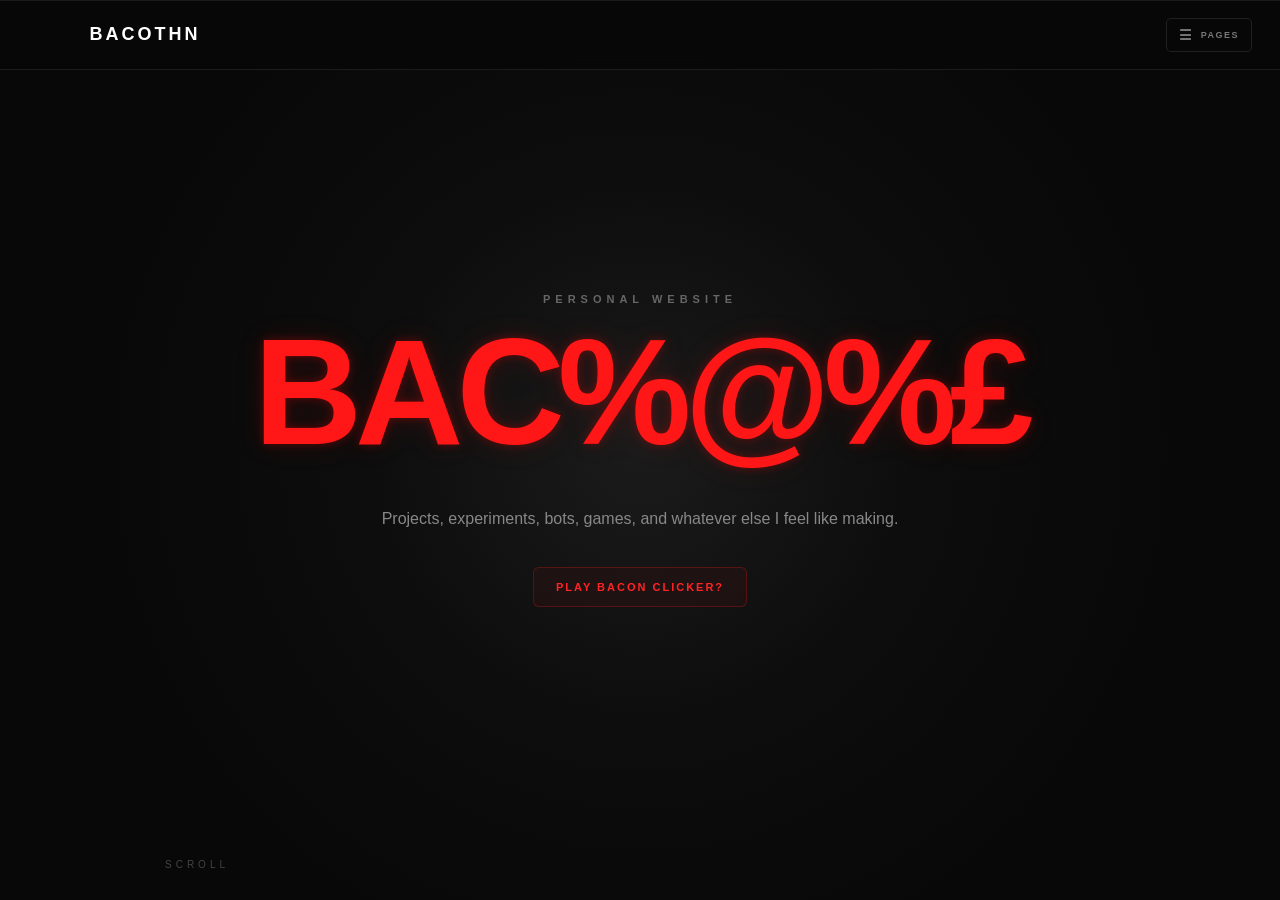
==== commit 55efab5d: "Update index.html" ====
--- a/index.html
+++ b/index.html
@@ -867,6 +867,12 @@
 
     <!-- ========================================
          NAVBAR
+         
+         IMPORTANT:
+         The Pages button/menu is NOT manually
+         created here anymore.
+
+         script.js creates it.
     ========================================= -->
 
     <header class="navbar">
@@ -878,92 +884,7 @@
             BACOTHN
         </a>
 
-
-        <button
-            id="pagesButton"
-            class="page-menu-button"
-            type="button"
-        >
-
-            <span class="page-menu-button-icon">
-                ☰
-            </span>
-
-            <span>
-                PAGES
-            </span>
-
-        </button>
-
     </header>
-
-
-
-    <!-- ========================================
-         PAGE MENU
-    ========================================= -->
-
-    <div
-        id="pagesDrawer"
-        class="page-menu"
-    >
-
-        <div class="page-menu-inner">
-
-            <div class="page-menu-label">
-                PAGES
-            </div>
-
-
-            <div class="page-menu-scroll">
-
-                <div
-                    id="pagesList"
-                    class="page-menu-list"
-                >
-
-                    <a
-                        href="index.html"
-                        class="page-menu-link"
-                    >
-                        HOME
-                    </a>
-
-                    <a
-                        href="profile.html"
-                        class="page-menu-link"
-                    >
-                        PROFILE
-                    </a>
-
-                    <a
-                        href="about.html"
-                        class="page-menu-link"
-                    >
-                        ABOUT
-                    </a>
-
-                    <a
-                        href="projects.html"
-                        class="page-menu-link"
-                    >
-                        PROJECTS
-                    </a>
-
-                    <a
-                        href="links.html"
-                        class="page-menu-link"
-                    >
-                        LINKS
-                    </a>
-
-                </div>
-
-            </div>
-
-        </div>
-
-    </div>
 
 
 
@@ -1672,12 +1593,6 @@
                     "block";
 
 
-                /*
-                    Force browser to register
-                    the initial state before
-                    starting animation.
-                */
-
                 void game.offsetWidth;
 
 
@@ -1686,10 +1601,6 @@
                 );
 
 
-                /*
-                    CRACK
-                */
-
                 setTimeout(
                     function() {
 
@@ -1702,10 +1613,6 @@
                 );
 
 
-                /*
-                    EXPLOSION
-                */
-
                 setTimeout(
                     function() {
 
@@ -1718,10 +1625,6 @@
                 );
 
 
-                /*
-                    Reveal the game content.
-                */
-
                 setTimeout(
                     function() {
 
@@ -1730,11 +1633,6 @@
                         );
 
 
-                        /*
-                            Start bacon animation
-                            ONLY NOW.
-                        */
-
                         baconButton.classList.remove(
                             "bacon-reveal"
                         );
@@ -1746,12 +1644,6 @@
                         );
 
 
-                        /*
-                            Make absolutely sure
-                            the bacon can receive
-                            touches.
-                        */
-
                         baconButton.style.pointerEvents =
                             "auto";
 
@@ -1780,8 +1672,6 @@
                 let amount =
                     perClick;
 
-
-                /* COMBO */
 
                 combo++;
 
@@ -1823,8 +1713,6 @@
                 }
 
 
-                /* CRITICAL */
-
                 const critical =
                     Math.random() <
                     0.01;
@@ -1851,8 +1739,6 @@
                 }
 
 
-                /* POP */
-
                 baconButton.classList.remove(
                     "bacon-pop"
                 );
@@ -1863,8 +1749,6 @@
                     "bacon-pop"
                 );
 
-
-                /* FLOATING NUMBER */
 
                 const floating =
                     document.createElement(
--- a/style.css
+++ b/style.css
@@ -2669,4 +2669,402 @@
         letter-spacing: -3px;
     }
 
+}
+/* ========================================
+   PROJECTS PAGE
+======================================== */
+
+.projects-page {
+    min-height: 100vh;
+
+    padding:
+        160px 7% 100px;
+
+    max-width: 1200px;
+
+    margin: auto;
+}
+
+.projects-hero {
+    max-width: 800px;
+
+    margin:
+        0 auto 80px;
+
+    text-align: center;
+}
+
+.projects-eyebrow {
+    color: #ff2424;
+
+    font-size: 10px;
+
+    font-weight: 900;
+
+    letter-spacing: 5px;
+
+    margin-bottom: 20px;
+}
+
+.projects-hero h1 {
+    color: #ffffff;
+
+    font-size:
+        clamp(
+            45px,
+            8vw,
+            90px
+        );
+
+    font-weight: 950;
+
+    letter-spacing: -5px;
+
+    line-height: 0.95;
+
+    margin-bottom: 25px;
+}
+
+.projects-hero p {
+    max-width: 600px;
+
+    margin: auto;
+
+    color: #707070;
+
+    font-size: 15px;
+
+    line-height: 1.8;
+}
+
+
+/* ========================================
+   PROJECT GRID
+======================================== */
+
+.projects-grid {
+    display: grid;
+
+    grid-template-columns:
+        repeat(2, 1fr);
+
+    gap: 18px;
+}
+
+.project-card {
+    position: relative;
+
+    min-height: 300px;
+
+    padding: 30px;
+
+    background:
+        #0d0d0d;
+
+    border:
+        1px solid #202020;
+
+    border-radius: 12px;
+
+    transition:
+        transform 0.25s ease,
+        border-color 0.25s ease,
+        background 0.25s ease;
+}
+
+.project-card:hover {
+    transform:
+        translateY(-6px);
+
+    background:
+        #101010;
+
+    border-color:
+        #383838;
+}
+
+.project-number {
+    color: #444444;
+
+    font-size: 10px;
+
+    font-weight: 900;
+
+    letter-spacing: 2px;
+}
+
+.project-status {
+    position: absolute;
+
+    top: 30px;
+
+    right: 30px;
+
+    color: #ff2424;
+
+    font-size: 8px;
+
+    font-weight: 900;
+
+    letter-spacing: 2px;
+}
+
+.project-status.archived {
+    color: #555555;
+}
+
+.project-card h2 {
+    margin-top: 70px;
+
+    margin-bottom: 15px;
+
+    color: #eeeeee;
+
+    font-size: 28px;
+
+    font-weight: 950;
+
+    letter-spacing: -1px;
+}
+
+.project-card p {
+    max-width: 500px;
+
+    color: #686868;
+
+    font-size: 13px;
+
+    line-height: 1.8;
+}
+
+.project-tag {
+    display: inline-block;
+
+    margin-top: 25px;
+
+    padding: 7px 9px;
+
+    color: #555555;
+
+    background:
+        rgba(255, 255, 255, 0.025);
+
+    border:
+        1px solid #222222;
+
+    border-radius: 4px;
+
+    font-size: 8px;
+
+    font-weight: 900;
+
+    letter-spacing: 2px;
+}
+
+
+/* ========================================
+   PROJECTS BOTTOM
+======================================== */
+
+.projects-bottom {
+    margin-top: 70px;
+
+    padding-top: 30px;
+
+    border-top:
+        1px solid #181818;
+
+    text-align: center;
+
+    color: #3f3f3f;
+
+    font-size: 9px;
+
+    font-weight: 900;
+
+    letter-spacing: 3px;
+}
+
+
+/* ========================================
+   ERROR PAGE
+======================================== */
+
+.error-page {
+    min-height: 100vh;
+
+    display: flex;
+
+    align-items: center;
+
+    justify-content: center;
+
+    padding:
+        120px 25px 80px;
+
+    text-align: center;
+
+    background:
+        radial-gradient(
+            circle at center,
+            #171717 0%,
+            #090909 40%,
+            #050505 100%
+        );
+}
+
+.error-content {
+    max-width: 650px;
+}
+
+.error-code {
+    color: #ff1616;
+
+    font-size:
+        clamp(
+            100px,
+            20vw,
+            190px
+        );
+
+    font-weight: 950;
+
+    letter-spacing: -10px;
+
+    line-height: 0.8;
+
+    text-shadow:
+        0 0 30px
+        rgba(255, 0, 0, 0.15);
+}
+
+.error-label {
+    margin-top: 30px;
+
+    color: #555555;
+
+    font-size: 10px;
+
+    font-weight: 900;
+
+    letter-spacing: 5px;
+}
+
+.error-content h1 {
+    margin-top: 20px;
+
+    color: #eeeeee;
+
+    font-size:
+        clamp(
+            28px,
+            5vw,
+            45px
+        );
+
+    font-weight: 900;
+
+    letter-spacing: -2px;
+}
+
+.error-content p {
+    max-width: 500px;
+
+    margin:
+        20px auto 0;
+
+    color: #666666;
+
+    font-size: 14px;
+
+    line-height: 1.8;
+}
+
+.error-home-button {
+    display: inline-block;
+
+    margin-top: 35px;
+
+    padding:
+        13px 20px;
+
+    color: #eeeeee;
+
+    background:
+        rgba(255, 255, 255, 0.03);
+
+    border:
+        1px solid #292929;
+
+    border-radius: 6px;
+
+    text-decoration: none;
+
+    font-size: 10px;
+
+    font-weight: 900;
+
+    letter-spacing: 2px;
+
+    transition:
+        background 0.2s ease,
+        border-color 0.2s ease,
+        transform 0.2s ease;
+}
+
+.error-home-button:hover {
+    background:
+        rgba(255, 0, 0, 0.08);
+
+    border-color:
+        rgba(255, 30, 30, 0.4);
+
+    transform:
+        translateY(-3px);
+}
+
+
+/* ========================================
+   MOBILE
+======================================== */
+
+@media (max-width: 700px) {
+
+    .projects-page {
+        padding:
+            125px 18px 70px;
+    }
+
+    .projects-hero {
+        margin-bottom: 55px;
+    }
+
+    .projects-hero h1 {
+        letter-spacing: -3px;
+    }
+
+    .projects-grid {
+        grid-template-columns:
+            1fr;
+    }
+
+    .project-card {
+        min-height: 270px;
+
+        padding: 25px;
+    }
+
+    .project-status {
+        top: 25px;
+        right: 25px;
+    }
+
+    .project-card h2 {
+        margin-top: 60px;
+    }
+
+    .error-code {
+        letter-spacing: -6px;
+    }
+
 }
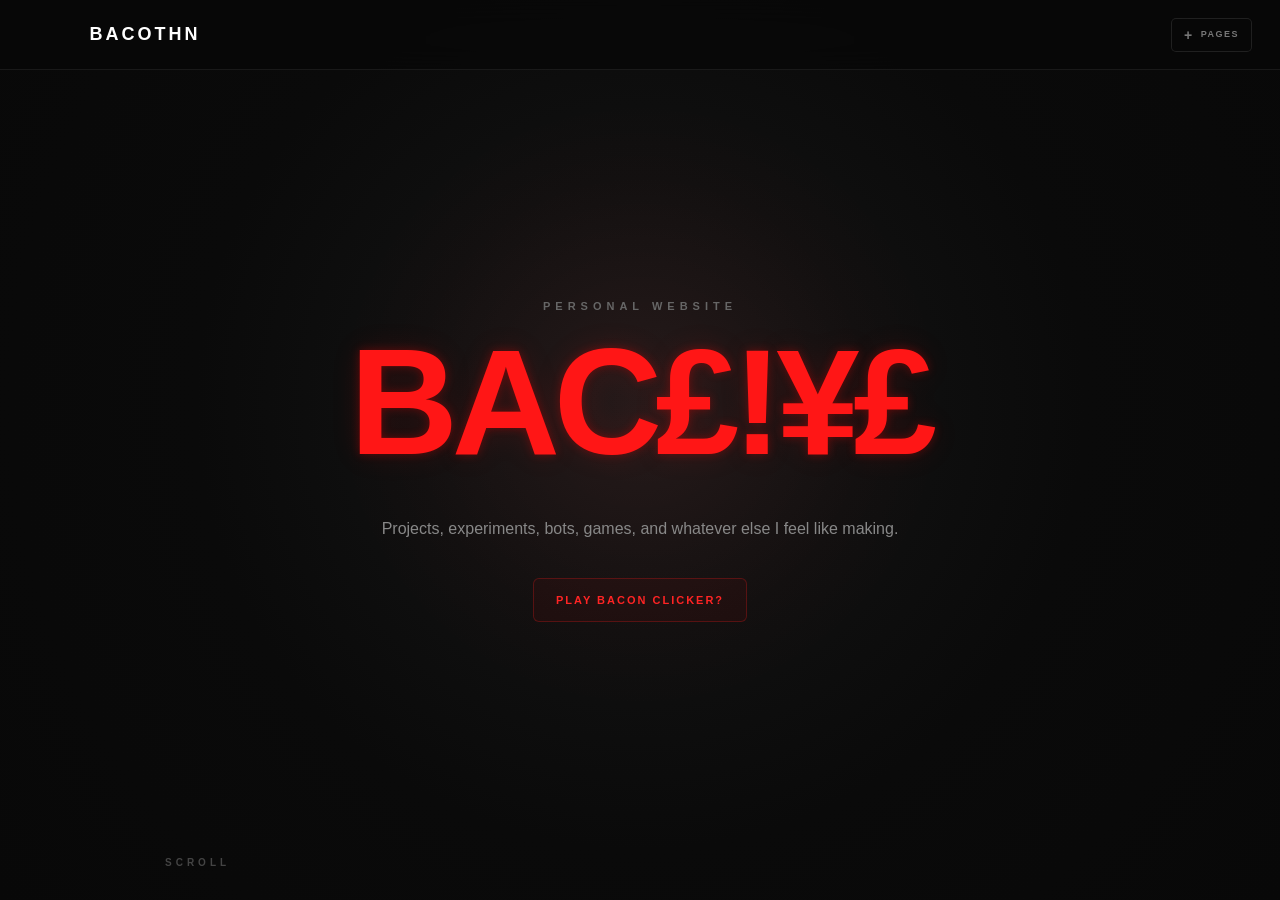
==== commit 005011c8: "Update index.html" ====
--- a/index.html
+++ b/index.html
@@ -1901,7 +1901,7 @@
     ========================================= -->
 
     <script src="script.js"></script>
-
+    <script src="gallery/imagejs.js"></script>
 
 </body>
 
--- a/style.css
+++ b/style.css
@@ -1,4 +1,58 @@
-* {
+/* =========================================================
+   BACOTHN
+   FULL SITE STYLESHEET
+   ========================================================= */
+
+
+/* =========================================================
+   DESIGN TOKENS
+   ========================================================= */
+
+:root {
+    --bg: #080808;
+    --bg-deep: #030303;
+    --surface: #0d0d0d;
+    --surface-hover: #111111;
+
+    --text: #eeeeee;
+    --text-soft: #b0b0b0;
+    --text-muted: #777777;
+    --text-dim: #555555;
+    --text-faint: #3f3f3f;
+
+    --border: #1c1c1c;
+    --border-soft: rgba(255, 255, 255, 0.08);
+    --border-strong: #333333;
+
+    --red: #ff1616;
+    --red-bright: #ff2424;
+    --red-soft: rgba(255, 22, 22, 0.08);
+    --red-border: rgba(255, 30, 30, 0.35);
+
+    --blue: #173cff;
+
+    --radius-sm: 5px;
+    --radius-md: 9px;
+    --radius-lg: 12px;
+    --radius-xl: 20px;
+    --radius-glass: 28px;
+
+    --nav-height: 70px;
+
+    --ease: cubic-bezier(0.22, 1, 0.36, 1);
+    --fast: 0.18s ease;
+    --normal: 0.25s var(--ease);
+    --slow: 0.45s var(--ease);
+}
+
+
+/* =========================================================
+   GLOBAL RESET
+   ========================================================= */
+
+*,
+*::before,
+*::after {
     margin: 0;
     padding: 0;
     box-sizing: border-box;
@@ -6,101 +60,249 @@
 
 html {
     scroll-behavior: smooth;
+    color-scheme: dark;
+    background: var(--bg);
 }
 
 body {
-    background: #080808;
-    color: #eeeeee;
-    font-family: Arial, Helvetica, sans-serif;
     min-height: 100vh;
     overflow-x: hidden;
-}
-
-
-/* ========================================
+
+    background: var(--bg);
+    color: var(--text);
+
+    font-family:
+        Arial,
+        Helvetica,
+        sans-serif;
+
+    line-height: 1.5;
+
+    -webkit-font-smoothing: antialiased;
+    -moz-osx-font-smoothing: grayscale;
+
+    text-rendering: optimizeLegibility;
+
+    transition:
+        padding-top var(--slow);
+}
+
+body.page-menu-open {
+    padding-top: 145px;
+}
+
+button,
+input,
+textarea,
+select {
+    font: inherit;
+}
+
+button {
+    border: 0;
+}
+
+a {
+    color: inherit;
+}
+
+img,
+svg,
+video,
+canvas {
+    max-width: 100%;
+    display: block;
+}
+
+img {
+    height: auto;
+}
+
+::selection {
+    color: #ffffff;
+    background: rgba(255, 22, 22, 0.35);
+}
+
+
+/* =========================================================
+   ACCESSIBILITY
+   ========================================================= */
+
+:focus {
+    outline: none;
+}
+
+:focus-visible {
+    outline:
+        2px solid
+        rgba(255, 36, 36, 0.8);
+
+    outline-offset: 4px;
+}
+
+a:focus-visible,
+button:focus-visible {
+    border-radius: 4px;
+}
+
+
+/* =========================================================
    MAIN NAVBAR
-======================================== */
+   ========================================================= */
 
 .navbar {
     position: fixed;
+
     top: 0;
     left: 0;
+
     width: 100%;
-    height: 70px;
-
-    padding: 0 7%;
+    height: var(--nav-height);
+
+    padding: 0 clamp(18px, 7vw, 100px);
 
     display: flex;
     align-items: center;
     justify-content: space-between;
 
-    background: rgba(8, 8, 8, 0.82);
-
-    backdrop-filter: blur(12px);
-    -webkit-backdrop-filter: blur(12px);
-
-    border-bottom: 1px solid #1c1c1c;
+    background:
+        rgba(8, 8, 8, 0.82);
+
+    border-bottom:
+        1px solid
+        rgba(255, 255, 255, 0.07);
+
+    backdrop-filter: blur(14px);
+    -webkit-backdrop-filter: blur(14px);
 
     z-index: 1000;
 }
 
 .logo {
     color: #ffffff;
+
     text-decoration: none;
 
     font-size: 18px;
     font-weight: 900;
+
     letter-spacing: 3px;
 
-    transition: color 0.2s ease;
+    white-space: nowrap;
+
+    transition:
+        color var(--fast),
+        opacity var(--fast);
 }
 
 .logo:hover {
-    color: #ff1616;
+    color: var(--red);
+}
+
+.logo:active {
+    opacity: 0.75;
 }
 
 .navbar nav {
     display: flex;
-    gap: 28px;
+    align-items: center;
+
+    gap: clamp(14px, 2vw, 28px);
 }
 
 .navbar nav a {
-    color: #777777;
+    position: relative;
+
+    color: var(--text-muted);
+
     text-decoration: none;
 
     font-size: 13px;
-
-    transition: color 0.2s ease;
+    font-weight: 600;
+
+    transition:
+        color var(--fast);
+}
+
+.navbar nav a::after {
+    content: "";
+
+    position: absolute;
+
+    left: 0;
+    bottom: -7px;
+
+    width: 100%;
+    height: 1px;
+
+    background: var(--red);
+
+    transform:
+        scaleX(0);
+
+    transform-origin: center;
+
+    transition:
+        transform var(--normal);
 }
 
 .navbar nav a:hover {
     color: #ffffff;
 }
 
-
-/* ========================================
+.navbar nav a:hover::after {
+    transform: scaleX(1);
+}
+
+
+/* =========================================================
    HERO
-======================================== */
+   ========================================================= */
 
 .hero {
-    min-height: 100vh;
+    position: relative;
+
+    min-height: 100svh;
 
     display: flex;
     align-items: center;
     justify-content: center;
 
+    padding:
+        calc(var(--nav-height) + 50px)
+        20px
+        100px;
+
     text-align: center;
 
-    position: relative;
-
-    padding: 100px 20px;
+    isolation: isolate;
 
     background:
         radial-gradient(
-            circle at center,
+            circle at 50% 45%,
             #1b1b1b 0%,
-            #0d0d0d 35%,
-            #080808 70%
+            #101010 28%,
+            #0a0a0a 55%,
+            #080808 100%
+        );
+}
+
+.hero::before {
+    content: "";
+
+    position: absolute;
+
+    inset: 0;
+
+    pointer-events: none;
+
+    z-index: -1;
+
+    background:
+        radial-gradient(
+            circle at 50% 45%,
+            rgba(255, 22, 22, 0.055),
+            transparent 38%
         );
 }
 
@@ -110,47 +312,48 @@
 }
 
 .eyebrow {
+    margin-bottom: 20px;
+
     color: #666666;
 
     font-size: 11px;
-    font-weight: bold;
+    font-weight: 800;
 
     letter-spacing: 5px;
-
-    margin-bottom: 20px;
-}
-
-
-/* ========================================
+}
+
+
+/* =========================================================
    BACOTHN TITLE
-======================================== */
+   ========================================================= */
 
 #bacothn-title {
     position: relative;
 
-    color: #ff1616;
-
-    font-size: clamp(
-        60px,
-        13vw,
-        150px
-    );
+    min-height: 1em;
+
+    color: var(--red);
+
+    font-size:
+        clamp(
+            58px,
+            13vw,
+            150px
+        );
 
     font-weight: 900;
 
-    letter-spacing: -7px;
+    letter-spacing: clamp(-7px, -0.5vw, -3px);
 
     line-height: 0.9;
 
-    min-height: 1em;
-
     white-space: nowrap;
+
+    user-select: none;
 
     text-shadow:
         0 0 10px rgba(255, 0, 0, 0.3),
         0 0 30px rgba(255, 0, 0, 0.12);
-
-    user-select: none;
 }
 
 #bacothn-title.glitch {
@@ -163,89 +366,119 @@
 @keyframes titleGlitch {
 
     0% {
-        transform: translate(0, 0);
+        transform: translate3d(0, 0, 0);
         opacity: 1;
     }
 
     20% {
-        transform: translate(-4px, 1px);
+        transform: translate3d(-4px, 1px, 0);
         opacity: 0.75;
     }
 
     40% {
-        transform: translate(3px, -2px);
+        transform: translate3d(3px, -2px, 0);
         opacity: 1;
     }
 
     60% {
-        transform: translate(-2px, 1px);
+        transform: translate3d(-2px, 1px, 0);
         opacity: 0.8;
     }
 
     80% {
-        transform: translate(3px, 0);
+        transform: translate3d(3px, 0, 0);
         opacity: 0.9;
     }
 
     100% {
-        transform: translate(0, 0);
+        transform: translate3d(0, 0, 0);
         opacity: 1;
     }
 }
 
 
-/* ========================================
+/* =========================================================
    HERO SUBTITLE
-======================================== */
+   ========================================================= */
 
 .subtitle {
     max-width: 550px;
 
-    margin: 30px auto;
+    margin:
+        30px auto 0;
 
     color: #888888;
 
     font-size: 16px;
 
-    line-height: 1.7;
-}
-
-
-/* ========================================
+    line-height: 1.75;
+}
+
+
+/* =========================================================
    BUTTONS
-======================================== */
+   ========================================================= */
 
 .buttons {
     display: flex;
 
+    align-items: center;
     justify-content: center;
 
+    flex-wrap: wrap;
+
     gap: 12px;
 
     margin-top: 35px;
 }
 
 .button {
-    padding: 14px 25px;
-
-    border-radius: 6px;
+    display: inline-flex;
+
+    min-height: 46px;
+
+    align-items: center;
+    justify-content: center;
+
+    padding:
+        13px 25px;
+
+    border:
+        1px solid
+        transparent;
+
+    border-radius: var(--radius-sm);
 
     text-decoration: none;
 
     font-size: 13px;
-
-    font-weight: bold;
+    font-weight: 800;
+
+    cursor: pointer;
 
     transition:
-        transform 0.2s ease,
-        background 0.2s ease,
-        border-color 0.2s ease;
+        transform var(--normal),
+        color var(--fast),
+        background var(--fast),
+        border-color var(--fast),
+        box-shadow var(--normal);
+}
+
+.button:hover {
+    transform: translateY(-3px);
+}
+
+.button:active {
+    transform: translateY(-1px);
 }
 
 .button.secondary {
     color: #ffffff;
 
-    border: 1px solid #333333;
+    background:
+        rgba(255, 255, 255, 0.015);
+
+    border-color: #333333;
 }
 
 .button.secondary:hover {
@@ -253,13 +486,15 @@
 
     border-color: #555555;
 
-    transform: translateY(-3px);
-}
-
-
-/* ========================================
+    box-shadow:
+        0 10px 30px
+        rgba(0, 0, 0, 0.25);
+}
+
+
+/* =========================================================
    SCROLL HINT
-======================================== */
+   ========================================================= */
 
 .scroll-hint {
     position: absolute;
@@ -270,20 +505,45 @@
 
     font-size: 10px;
 
+    font-weight: 700;
+
     letter-spacing: 4px;
-}
-
-
-/* ========================================
+
+    animation:
+        scrollHint
+        2.2s
+        ease-in-out
+        infinite;
+}
+
+@keyframes scrollHint {
+
+    0%,
+    100% {
+        opacity: 0.45;
+        transform: translateY(0);
+    }
+
+    50% {
+        opacity: 0.8;
+        transform: translateY(4px);
+    }
+}
+
+
+/* =========================================================
    GENERAL SECTIONS
-======================================== */
+   ========================================================= */
 
 .section {
+    width: 100%;
     max-width: 1150px;
 
-    margin: auto;
-
-    padding: 130px 7%;
+    margin: 0 auto;
+
+    padding:
+        130px
+        clamp(20px, 7vw, 80px);
 }
 
 .section-heading {
@@ -291,68 +551,122 @@
 }
 
 .section-heading h2 {
-    font-size: 50px;
+    color: #ffffff;
+
+    font-size:
+        clamp(
+            38px,
+            5vw,
+            50px
+        );
 
     letter-spacing: -2px;
-}
-
-
-/* ========================================
+
+    line-height: 1;
+}
+
+
+/* =========================================================
    QUICK CARDS
-======================================== */
+   ========================================================= */
 
 .quick-links {
     display: grid;
 
     grid-template-columns:
-        repeat(3, 1fr);
+        repeat(3, minmax(0, 1fr));
 
     gap: 18px;
 }
 
 .quick-card {
+    position: relative;
+
     min-height: 230px;
 
     padding: 30px;
 
-    background: #0d0d0d;
-
-    border: 1px solid #1c1c1c;
-
-    border-radius: 10px;
+    overflow: hidden;
+
+    background:
+        linear-gradient(
+            145deg,
+            #0f0f0f,
+            #0b0b0b
+        );
+
+    border:
+        1px solid
+        var(--border);
+
+    border-radius: var(--radius-lg);
 
     text-decoration: none;
 
     transition:
-        transform 0.25s ease,
-        background 0.25s ease,
-        border-color 0.25s ease;
+        transform var(--normal),
+        background var(--normal),
+        border-color var(--normal),
+        box-shadow var(--normal);
+}
+
+.quick-card::before {
+    content: "";
+
+    position: absolute;
+
+    inset: 0;
+
+    background:
+        radial-gradient(
+            circle at 0% 0%,
+            rgba(255, 22, 22, 0.08),
+            transparent 42%
+        );
+
+    opacity: 0;
+
+    transition:
+        opacity var(--normal);
 }
 
 .quick-card:hover {
     transform: translateY(-6px);
 
-    background: #101010;
+    background: var(--surface-hover);
 
     border-color: #383838;
+
+    box-shadow:
+        0 20px 50px
+        rgba(0, 0, 0, 0.3);
+}
+
+.quick-card:hover::before {
+    opacity: 1;
+}
+
+.quick-card > * {
+    position: relative;
+    z-index: 1;
 }
 
 .quick-card span {
     color: #444444;
 
     font-size: 12px;
-
-    font-weight: bold;
+    font-weight: 800;
 }
 
 .quick-card h3 {
+    margin:
+        50px 0 12px;
+
     color: #ffffff;
 
     font-size: 24px;
 
-    margin-top: 50px;
-
-    margin-bottom: 12px;
+    line-height: 1.1;
 }
 
 .quick-card p {
@@ -360,30 +674,36 @@
 
     font-size: 14px;
 
-    line-height: 1.6;
-}
-
-
-/* ========================================
+    line-height: 1.65;
+}
+
+
+/* =========================================================
    FOOTER
-======================================== */
+   ========================================================= */
 
 footer {
-    padding: 70px 7% 40px;
-
-    border-top: 1px solid #1a1a1a;
+    padding:
+        70px
+        clamp(20px, 7vw, 80px)
+        40px;
+
+    border-top:
+        1px solid
+        #1a1a1a;
 
     text-align: center;
 }
 
 .footer-logo {
+    margin-bottom: 15px;
+
+    color: #ffffff;
+
     font-size: 30px;
-
     font-weight: 900;
 
     letter-spacing: 4px;
-
-    margin-bottom: 15px;
 }
 
 footer p {
@@ -395,7 +715,10 @@
 .footer-links {
     display: flex;
 
+    align-items: center;
     justify-content: center;
+
+    flex-wrap: wrap;
 
     gap: 25px;
 
@@ -408,8 +731,10 @@
     text-decoration: none;
 
     font-size: 12px;
-
-    transition: color 0.2s ease;
+    font-weight: 600;
+
+    transition:
+        color var(--fast);
 }
 
 .footer-links a:hover {
@@ -421,9 +746,9 @@
 }
 
 
-/* ========================================
+/* =========================================================
    LINKS PAGE
-======================================== */
+   ========================================================= */
 
 .links-header {
     position: fixed;
@@ -432,7 +757,6 @@
     left: 0;
 
     width: 100%;
-
     height: 76px;
 
     display: grid;
@@ -446,20 +770,21 @@
 
     padding: 0 35px;
 
-    background: rgba(8, 8, 8, 0.88);
-
-    backdrop-filter: blur(14px);
-
-    -webkit-backdrop-filter: blur(14px);
-
-    border-bottom: 1px solid #1c1c1c;
+    background:
+        rgba(8, 8, 8, 0.88);
+
+    border-bottom:
+        1px solid
+        #1c1c1c;
+
+    backdrop-filter: blur(16px);
+    -webkit-backdrop-filter: blur(16px);
 
     z-index: 1000;
 }
 
 .links-header-left {
     display: flex;
-
     justify-content: flex-start;
 }
 
@@ -469,23 +794,22 @@
     text-decoration: none;
 
     font-size: 17px;
-
     font-weight: 900;
 
     letter-spacing: 3px;
 
-    transition: color 0.2s ease;
+    transition:
+        color var(--fast);
 }
 
 .links-logo:hover {
-    color: #ff1616;
+    color: var(--red);
 }
 
 .links-header-title {
     color: #ffffff;
 
     font-size: 15px;
-
     font-weight: 700;
 
     letter-spacing: 1px;
@@ -502,53 +826,56 @@
 }
 
 .links-main {
-    min-height: 100vh;
-
-    padding: 150px 25px 100px;
+    min-height: 100svh;
+
+    padding:
+        150px
+        25px
+        100px;
 
     display: flex;
-
     justify-content: center;
 }
 
 .links-content {
     width: 100%;
-
     max-width: 760px;
 }
 
 .links-intro {
+    margin-bottom: 65px;
+
     text-align: center;
-
-    margin-bottom: 65px;
 }
 
 .links-small-title {
-    color: #ff1616;
+    margin-bottom: 18px;
+
+    color: var(--red);
 
     font-size: 10px;
-
-    font-weight: 800;
+    font-weight: 900;
 
     letter-spacing: 5px;
-
-    margin-bottom: 18px;
 }
 
 .links-intro h1 {
+    margin-bottom: 22px;
+
     color: #ffffff;
 
-    font-size: clamp(
-        34px,
-        6vw,
-        58px
-    );
+    font-size:
+        clamp(
+            34px,
+            6vw,
+            58px
+        );
 
     font-weight: 900;
 
     letter-spacing: -2px;
 
-    margin-bottom: 22px;
+    line-height: 0.98;
 }
 
 .links-description {
@@ -572,18 +899,28 @@
 }
 
 .social-link-item {
+    position: relative;
+
     padding: 30px;
 
-    background: #0d0d0d;
-
-    border: 1px solid #202020;
-
-    border-radius: 9px;
+    background:
+        linear-gradient(
+            145deg,
+            #0f0f0f,
+            #0c0c0c
+        );
+
+    border:
+        1px solid
+        #202020;
+
+    border-radius: var(--radius-md);
 
     transition:
-        border-color 0.2s ease,
-        background 0.2s ease,
-        transform 0.2s ease;
+        border-color var(--normal),
+        background var(--normal),
+        transform var(--normal),
+        box-shadow var(--normal);
 }
 
 .social-link-item:hover {
@@ -591,33 +928,40 @@
 
     border-color: #343434;
 
-    transform: translateY(-2px);
+    transform: translateY(-3px);
+
+    box-shadow:
+        0 16px 40px
+        rgba(0, 0, 0, 0.25);
 }
 
 .social-link-label {
+    margin-bottom: 15px;
+
     color: #555555;
 
     font-size: 9px;
-
-    font-weight: 800;
+    font-weight: 900;
 
     letter-spacing: 3px;
-
-    margin-bottom: 15px;
 }
 
 .social-link {
     display: inline-block;
 
-    color: #ff2424;
+    max-width: 100%;
+
+    color: var(--red-bright);
 
     text-decoration: none;
 
     font-size: 18px;
-
     font-weight: 700;
 
-    word-break: break-word;
+    overflow-wrap: anywhere;
+
+    transition:
+        color var(--fast);
 }
 
 .social-link:hover {
@@ -641,7 +985,9 @@
 
     background: #171717;
 
-    border: 1px solid #252525;
+    border:
+        1px solid
+        #252525;
 
     border-radius: 4px;
 
@@ -659,50 +1005,69 @@
 .copy-button {
     margin-top: 18px;
 
-    padding: 9px 13px;
+    min-height: 36px;
+
+    padding:
+        8px 13px;
+
+    color: #777777;
 
     background: transparent;
 
-    color: #777777;
-
-    border: 1px solid #292929;
+    border:
+        1px solid
+        #292929;
 
     border-radius: 5px;
 
-    font-family: inherit;
-
     font-size: 11px;
-
-    font-weight: 700;
+    font-weight: 800;
 
     cursor: pointer;
+
+    transition:
+        color var(--fast),
+        background var(--fast),
+        border-color var(--fast),
+        transform var(--fast);
 }
 
 .copy-button:hover {
     color: #ffffff;
 
     background: #151515;
+
+    border-color: #3b3b3b;
+}
+
+.copy-button:active {
+    transform: scale(0.97);
 }
 
 .copy-button.copied {
-    color: #ff2424;
-
-    border-color: #552020;
+    color: var(--red-bright);
+
+    border-color:
+        rgba(255, 36, 36, 0.35);
 }
 
 .links-footer {
-    padding: 30px 25px 45px;
+    padding:
+        30px
+        25px
+        45px;
 
     text-align: center;
 
-    border-top: 1px solid #171717;
+    border-top:
+        1px solid
+        #171717;
 }
 
 .links-footer p {
     color: #444444;
 
     font-size: 12px;
-
     font-weight: 900;
 
     letter-spacing: 3px;
@@ -711,26 +1076,26 @@
 .links-footer span {
     display: block;
 
+    margin-top: 9px;
+
     color: #333333;
 
     font-size: 10px;
-
-    margin-top: 9px;
-}
-
-
-/* ========================================
+}
+
+
+/* =========================================================
    PROFILE BACKGROUND
-======================================== */
+   ========================================================= */
 
 .profile-page-body {
     position: relative;
 
-    min-height: 100vh;
-
-    background: #030303;
-
-    overflow: hidden;
+    min-height: 100svh;
+
+    background: var(--bg-deep);
+
+    overflow-x: hidden;
 }
 
 .falling-background {
@@ -739,7 +1104,6 @@
     inset: 0;
 
     width: 100%;
-
     height: 100%;
 
     overflow: hidden;
@@ -753,13 +1117,11 @@
     position: absolute;
 
     top: -80px;
-
     left: 0;
 
-    color: #ff1616;
+    color: var(--red);
 
     font-size: 14px;
-
     font-weight: 900;
 
     letter-spacing: 2px;
@@ -772,40 +1134,42 @@
         0 0 12px
         rgba(255, 0, 0, 0.25);
 
-    animation-name:
-        fallingWord;
-
-    animation-timing-function:
-        linear;
-
-    animation-fill-mode:
-        forwards;
+    animation-name: fallingWord;
+    animation-timing-function: linear;
+    animation-fill-mode: forwards;
 
     user-select: none;
+
+    will-change: transform;
 }
 
 @keyframes fallingWord {
 
     from {
         transform:
-            translateY(-100px)
+            translate3d(
+                0,
+                -100px,
+                0
+            )
             rotate(var(--rotation));
     }
 
     to {
         transform:
-            translateY(
-                calc(100vh + 150px)
+            translate3d(
+                0,
+                calc(100vh + 150px),
+                0
             )
             rotate(var(--rotation));
     }
-
-}
-
-
-/* ========================================
+}
+
+
+/* =========================================================
    PROFILE HEADER
-======================================== */
+   ========================================================= */
 
 .profile-header {
     position: fixed;
@@ -814,7 +1178,6 @@
     left: 0;
 
     width: 100%;
-
     height: 76px;
 
     display: grid;
@@ -831,16 +1194,13 @@
     background:
         rgba(3, 3, 3, 0.45);
 
-    backdrop-filter:
-        blur(10px);
-
-    -webkit-backdrop-filter:
-        blur(10px);
-
     border-bottom:
         1px solid
         rgba(255, 255, 255, 0.06);
 
+    backdrop-filter: blur(12px);
+    -webkit-backdrop-filter: blur(12px);
+
     z-index: 20;
 }
 
@@ -850,76 +1210,74 @@
     text-decoration: none;
 
     font-size: 17px;
-
     font-weight: 900;
 
     letter-spacing: 3px;
+
+    transition:
+        color var(--fast);
+}
+
+.profile-header-logo:hover {
+    color: var(--red);
 }
 
 .profile-header-title {
     color: #eeeeee;
 
     font-size: 15px;
-
     font-weight: 700;
 
     letter-spacing: 1px;
 }
 
 
-/* ========================================
+/* =========================================================
    PROFILE MAIN
-======================================== */
+   ========================================================= */
 
 .profile-main {
     position: relative;
 
     z-index: 5;
 
-    min-height: 100vh;
+    min-height: 100svh;
 
     padding:
-        140px 25px 80px;
+        140px
+        25px
+        80px;
 
     display: flex;
 
     align-items: center;
-
     justify-content: center;
 }
 
 
-/* ========================================
+/* =========================================================
    PROFILE GLASS PLATE
-======================================== */
+   ========================================================= */
 
 .profile-plate {
     position: relative;
 
     width: 100%;
-
     max-width: 900px;
 
     padding: 65px;
 
-    /* 75% transparent */
-
-    background:
-        rgba(8, 8, 8, 0.25);
+    background:
+        rgba(8, 8, 8, 0.32);
 
     border:
         1px solid
         rgba(255, 255, 255, 0.12);
 
-    border-radius: 28px;
-
-    /* 30px background blur */
-
-    backdrop-filter:
-        blur(30px);
-
-    -webkit-backdrop-filter:
-        blur(30px);
+    border-radius: var(--radius-glass);
+
+    backdrop-filter: blur(30px);
+    -webkit-backdrop-filter: blur(30px);
 
     box-shadow:
         0 30px 100px
@@ -948,13 +1306,13 @@
             rgba(0, 60, 255, 0.04)
         );
 
-    border-radius: 28px;
-}
-
-
-/* ========================================
+    border-radius: inherit;
+}
+
+
+/* =========================================================
    PROFILE CONTENT
-======================================== */
+   ========================================================= */
 
 .profile-content {
     position: relative;
@@ -962,38 +1320,34 @@
     z-index: 2;
 
     width: 100%;
-
     min-width: 0;
 }
 
 .profile-eyebrow {
+    margin-bottom: 20px;
+
     color: #777777;
 
     font-size: 10px;
-
-    font-weight: 800;
+    font-weight: 900;
 
     letter-spacing: 5px;
-
-    margin-bottom: 20px;
-}
-
-
-/* ========================================
+}
+
+
+/* =========================================================
    PROFILE NAME
-======================================== */
+   ========================================================= */
 
 .profile-name {
     display: block;
 
     width: 100%;
-
     max-width: 100%;
 
-    /*
-        Slightly smaller maximum size so the
-        final "s" cannot get clipped.
-    */
+    padding-right: 12px;
+
+    color: transparent;
 
     font-size:
         clamp(
@@ -1008,20 +1362,9 @@
 
     line-height: 1.05;
 
-    /*
-        Keeps the entire name on one line.
-    */
-
     white-space: nowrap;
 
-    /*
-        Prevents the final character from
-        being clipped.
-    */
-
     overflow: visible;
-
-    padding-right: 12px;
 
     background:
         linear-gradient(
@@ -1036,7 +1379,6 @@
     background-size: 300% 100%;
 
     -webkit-background-clip: text;
-
     background-clip: text;
 
     -webkit-text-fill-color: transparent;
@@ -1061,17 +1403,15 @@
     100% {
         background-position: 0% 50%;
     }
-
-}
-
-
-/* ========================================
+}
+
+
+/* =========================================================
    PROFILE LINE
-======================================== */
+   ========================================================= */
 
 .profile-line {
     width: 100%;
-
     height: 1px;
 
     margin:
@@ -1087,9 +1427,9 @@
 }
 
 
-/* ========================================
+/* =========================================================
    PROFILE DESCRIPTION
-======================================== */
+   ========================================================= */
 
 .profile-description {
     max-width: 780px;
@@ -1102,9 +1442,9 @@
 }
 
 
-/* ========================================
+/* =========================================================
    PROFILE NOTE
-======================================== */
+   ========================================================= */
 
 .profile-note {
     margin-top: 30px;
@@ -1112,16 +1452,15 @@
     color: #ff3030;
 
     font-size: 12px;
-
     font-weight: 800;
 
     letter-spacing: 1px;
 }
 
 
-/* ========================================
+/* =========================================================
    PROFILE MUSIC
-======================================== */
+   ========================================================= */
 
 .profile-music {
     display: flex;
@@ -1134,13 +1473,15 @@
 }
 
 .music-button {
+    min-height: 40px;
+
     padding:
-        11px 17px;
+        10px 17px;
+
+    color: #ff3030;
 
     background:
         rgba(255, 0, 0, 0.08);
-
-    color: #ff3030;
 
     border:
         1px solid
@@ -1148,22 +1489,32 @@
 
     border-radius: 7px;
 
-    font-family: inherit;
-
     font-size: 11px;
-
-    font-weight: 800;
+    font-weight: 900;
 
     letter-spacing: 1px;
 
     cursor: pointer;
+
+    transition:
+        color var(--fast),
+        background var(--fast),
+        border-color var(--fast),
+        transform var(--fast);
 }
 
 .music-button:hover {
+    color: #ffffff;
+
     background:
         rgba(255, 0, 0, 0.16);
 
-    color: #ffffff;
+    border-color:
+        rgba(255, 40, 40, 0.5);
+}
+
+.music-button:active {
+    transform: scale(0.97);
 }
 
 .music-status {
@@ -1175,14 +1526,1735 @@
 }
 
 
-/* ========================================
+/* =========================================================
+   PAGE MENU
+   ========================================================= */
+
+.page-menu,
+#pagesDrawer {
+    position: fixed;
+
+    top: 0;
+    left: 0;
+
+    width: 100%;
+    height: 0;
+
+    overflow: hidden;
+
+    background:
+        rgba(8, 8, 8, 0.96);
+
+    border-bottom:
+        1px solid
+        rgba(255, 255, 255, 0.08);
+
+    backdrop-filter: blur(20px);
+    -webkit-backdrop-filter: blur(20px);
+
+    z-index: 2000;
+
+    transition:
+        height var(--slow),
+        opacity 0.2s ease,
+        visibility 0s linear 0.45s;
+}
+
+.page-menu {
+    visibility: visible;
+    opacity: 1;
+}
+
+#pagesDrawer {
+    display: flex;
+
+    align-items: stretch;
+    justify-content: center;
+
+    visibility: hidden;
+
+    pointer-events: none;
+
+    opacity: 0;
+}
+
+body.page-menu-open .page-menu,
+body.page-menu-open #pagesDrawer,
+#pagesDrawer.open {
+    height: 145px;
+}
+
+#pagesDrawer.open,
+body.page-menu-open #pagesDrawer {
+    visibility: visible;
+
+    pointer-events: auto;
+
+    opacity: 1;
+
+    transition:
+        height var(--slow),
+        opacity 0.2s ease,
+        visibility 0s linear 0s;
+}
+
+
+/* =========================================================
+   MENU CONTENT
+   ========================================================= */
+
+.page-menu-inner {
+    width: 100%;
+    height: 145px;
+
+    display: flex;
+
+    flex-direction: column;
+    justify-content: center;
+
+    gap: 13px;
+
+    padding:
+        20px
+        clamp(16px, 5vw, 70px);
+}
+
+.page-menu-label {
+    color: #555555;
+
+    font-size: 9px;
+    font-weight: 900;
+
+    letter-spacing: 4px;
+
+    user-select: none;
+}
+
+
+/* =========================================================
+   MENU SCROLL
+   ========================================================= */
+
+.page-menu-scroll {
+    width: 100%;
+
+    overflow-x: auto;
+    overflow-y: hidden;
+
+    cursor: grab;
+
+    scrollbar-width: none;
+
+    touch-action: pan-x;
+
+    user-select: none;
+
+    overscroll-behavior-x: contain;
+}
+
+.page-menu-scroll::-webkit-scrollbar {
+    display: none;
+}
+
+.page-menu-scroll.dragging {
+    cursor: grabbing;
+}
+
+
+/* =========================================================
+   MENU LIST
+   ========================================================= */
+
+.page-menu-list {
+    display: flex;
+
+    width: max-content;
+
+    gap: 12px;
+}
+
+
+/* =========================================================
+   MENU LINKS
+   ========================================================= */
+
+.page-menu-link {
+    display: flex;
+
+    flex: 0 0 auto;
+
+    align-items: center;
+    justify-content: center;
+
+    min-width: 145px;
+    height: 48px;
+
+    padding:
+        0 25px;
+
+    color: #eeeeee;
+
+    background:
+        rgba(255, 255, 255, 0.035);
+
+    border:
+        1px solid
+        rgba(255, 255, 255, 0.1);
+
+    border-radius: 8px;
+
+    text-decoration: none;
+
+    font-size: 12px;
+    font-weight: 800;
+
+    white-space: nowrap;
+
+    transition:
+        color var(--fast),
+        background var(--fast),
+        border-color var(--fast),
+        transform var(--fast);
+}
+
+.page-menu-link:hover {
+    color: #ffffff;
+
+    background:
+        rgba(255, 20, 20, 0.12);
+
+    border-color:
+        rgba(255, 30, 30, 0.45);
+
+    transform: translateY(-2px);
+}
+
+.page-menu-link:active {
+    transform: scale(0.97);
+}
+
+
+/* =========================================================
+   PAGES BUTTON
+   ========================================================= */
+
+#pagesButton,
+.page-menu-button {
+    position: fixed !important;
+
+    top: 18px !important;
+    right: 28px !important;
+
+    height: 34px;
+
+    display: flex !important;
+
+    align-items: center;
+    justify-content: center;
+
+    gap: 7px;
+
+    padding:
+        0 12px;
+
+    color: #777777;
+
+    background:
+        rgba(8, 8, 8, 0.65);
+
+    border:
+        1px solid
+        rgba(255, 255, 255, 0.1);
+
+    border-radius: 5px;
+
+    font-family: inherit;
+
+    font-size: 9px;
+    font-weight: 900;
+
+    letter-spacing: 1.5px;
+
+    cursor: pointer;
+
+    z-index: 3000 !important;
+
+    backdrop-filter: blur(12px);
+    -webkit-backdrop-filter: blur(12px);
+
+    transition:
+        color var(--fast),
+        border-color var(--fast),
+        background var(--fast),
+        transform var(--fast);
+}
+
+#pagesButton,
+.page-menu-button {
+    appearance: none;
+    -webkit-appearance: none;
+
+    text-decoration: none;
+
+    outline: none;
+}
+
+#pagesButton:hover,
+.page-menu-button:hover {
+    color: #ffffff;
+
+    background:
+        rgba(255, 20, 20, 0.08);
+
+    border-color:
+        rgba(255, 30, 30, 0.4);
+}
+
+#pagesButton:active,
+.page-menu-button:active {
+    transform: scale(0.96);
+}
+
+#pagesButton.active,
+.page-menu-button.active {
+    color: var(--red-bright);
+
+    background:
+        rgba(8, 8, 8, 0.65);
+
+    border-color:
+        rgba(255, 30, 30, 0.4);
+}
+
+.page-menu-button-icon {
+    font-size: 14px;
+    line-height: 1;
+}
+
+
+/* =========================================================
+   ABOUT PAGE
+   ========================================================= */
+
+.about-page {
+    min-height: 100svh;
+
+    background:
+        radial-gradient(
+            circle at 50% 0%,
+            #171717 0%,
+            #090909 38%,
+            #050505 100%
+        );
+}
+
+
+/* =========================================================
+   ABOUT HEADER
+   ========================================================= */
+
+.about-header {
+    position: fixed;
+
+    top: 0;
+    left: 0;
+
+    width: 100%;
+    height: 76px;
+
+    display: flex;
+
+    align-items: center;
+
+    padding:
+        0 35px;
+
+    background:
+        rgba(5, 5, 5, 0.55);
+
+    border-bottom:
+        1px solid
+        rgba(255, 255, 255, 0.06);
+
+    backdrop-filter: blur(12px);
+    -webkit-backdrop-filter: blur(12px);
+
+    z-index: 1000;
+}
+
+.about-logo {
+    color: #ffffff;
+
+    text-decoration: none;
+
+    font-size: 17px;
+    font-weight: 900;
+
+    letter-spacing: 3px;
+
+    transition:
+        color var(--fast);
+}
+
+.about-logo:hover {
+    color: var(--red);
+}
+
+
+/* =========================================================
+   ABOUT MAIN
+   ========================================================= */
+
+.about-main {
+    width: 100%;
+    max-width: 1120px;
+
+    margin: auto;
+
+    padding:
+        170px
+        30px
+        100px;
+}
+
+
+/* =========================================================
+   ABOUT HERO
+   ========================================================= */
+
+.about-hero {
+    max-width: 850px;
+
+    margin:
+        0 auto 130px;
+
+    text-align: center;
+}
+
+.about-eyebrow {
+    margin-bottom: 22px;
+
+    color: var(--red-bright);
+
+    font-size: 10px;
+    font-weight: 900;
+
+    letter-spacing: 5px;
+}
+
+.about-hero h1 {
+    margin-bottom: 30px;
+
+    color: #ffffff;
+
+    font-size:
+        clamp(
+            48px,
+            8vw,
+            92px
+        );
+
+    font-weight: 950;
+
+    letter-spacing: -5px;
+
+    line-height: 0.95;
+}
+
+.about-intro {
+    max-width: 650px;
+
+    margin: auto;
+
+    color: #777777;
+
+    font-size: 16px;
+
+    line-height: 1.9;
+}
+
+
+/* =========================================================
+   STORY
+   ========================================================= */
+
+.about-story,
+.about-story.reverse {
+    display: grid;
+
+    grid-template-columns:
+        90px
+        minmax(0, 1fr);
+
+    gap: 40px;
+
+    padding:
+        90px 0;
+
+    border-top:
+        1px solid
+        rgba(255, 255, 255, 0.07);
+}
+
+.story-number {
+    padding-top: 8px;
+
+    color: var(--red);
+
+    font-size: 11px;
+    font-weight: 900;
+
+    letter-spacing: 2px;
+}
+
+.story-content {
+    max-width: 720px;
+}
+
+.story-content.wide {
+    max-width: 100%;
+}
+
+.story-label {
+    margin-bottom: 18px;
+
+    color: #555555;
+
+    font-size: 9px;
+    font-weight: 900;
+
+    letter-spacing: 4px;
+}
+
+.story-content h2 {
+    margin-bottom: 30px;
+
+    color: #ffffff;
+
+    font-size:
+        clamp(
+            36px,
+            6vw,
+            64px
+        );
+
+    font-weight: 950;
+
+    letter-spacing: -3px;
+
+    line-height: 1;
+}
+
+.story-content > p {
+    max-width: 680px;
+
+    margin-bottom: 20px;
+
+    color: #858585;
+
+    font-size: 15px;
+
+    line-height: 1.9;
+}
+
+.story-content strong {
+    color: var(--red-bright);
+}
+
+
+/* =========================================================
+   STORY QUOTE
+   ========================================================= */
+
+.story-quote {
+    display: inline-block;
+
+    margin:
+        5px 0 30px;
+
+    padding:
+        14px 20px;
+
+    color: var(--red-bright);
+
+    background:
+        rgba(255, 0, 0, 0.06);
+
+    border:
+        1px solid
+        rgba(255, 30, 30, 0.18);
+
+    border-radius: 5px;
+
+    font-size: 14px;
+    font-weight: 950;
+
+    letter-spacing: 2px;
+
+    transform: rotate(-1deg);
+}
+
+.big-quote {
+    margin:
+        10px 0 35px;
+
+    padding-left: 25px;
+
+    color: #eeeeee;
+
+    border-left:
+        3px solid
+        var(--red);
+
+    font-size:
+        clamp(
+            30px,
+            5vw,
+            54px
+        );
+
+    font-weight: 900;
+
+    letter-spacing: -2px;
+
+    line-height: 1.05;
+}
+
+
+/* =========================================================
+   STATUS
+   ========================================================= */
+
+.story-status {
+    display: inline-block;
+
+    margin-top: 10px;
+
+    padding:
+        7px 10px;
+
+    border-radius: 4px;
+
+    font-size: 8px;
+    font-weight: 900;
+
+    letter-spacing: 2px;
+}
+
+.story-status.active {
+    color: #ff3030;
+
+    background:
+        rgba(255, 0, 0, 0.08);
+
+    border:
+        1px solid
+        rgba(255, 30, 30, 0.2);
+}
+
+.story-status.archived {
+    color: #555555;
+
+    background:
+        rgba(255, 255, 255, 0.04);
+
+    border:
+        1px solid
+        rgba(255, 255, 255, 0.08);
+}
+
+
+/* =========================================================
+   BOT CARDS
+   ========================================================= */
+
+.bot-split {
+    display: grid;
+
+    grid-template-columns:
+        repeat(2, minmax(0, 1fr));
+
+    gap: 16px;
+
+    margin-top: 40px;
+}
+
+.bot-card {
+    position: relative;
+
+    min-height: 260px;
+
+    padding: 30px;
+
+    overflow: hidden;
+
+    background:
+        rgba(255, 255, 255, 0.025);
+
+    border:
+        1px solid
+        rgba(255, 255, 255, 0.08);
+
+    border-radius: var(--radius-lg);
+
+    transition:
+        transform var(--normal),
+        border-color var(--normal),
+        background var(--normal),
+        box-shadow var(--normal);
+}
+
+.bot-card::before {
+    content: "";
+
+    position: absolute;
+
+    inset: 0;
+
+    background:
+        radial-gradient(
+            circle at 0% 0%,
+            rgba(255, 0, 0, 0.07),
+            transparent 50%
+        );
+
+    opacity: 0;
+
+    transition:
+        opacity var(--normal);
+}
+
+.bot-card:hover {
+    transform: translateY(-5px);
+
+    background:
+        rgba(255, 0, 0, 0.035);
+
+    border-color:
+        rgba(255, 40, 40, 0.3);
+
+    box-shadow:
+        0 20px 50px
+        rgba(0, 0, 0, 0.25);
+}
+
+.bot-card:hover::before {
+    opacity: 1;
+}
+
+.bot-card > * {
+    position: relative;
+    z-index: 1;
+}
+
+.bot-card-top {
+    display: flex;
+
+    align-items: center;
+    justify-content: space-between;
+
+    color: #555555;
+
+    font-size: 9px;
+    font-weight: 900;
+
+    letter-spacing: 3px;
+}
+
+.bot-status {
+    color: var(--red-bright);
+
+    font-size: 8px;
+
+    letter-spacing: 1px;
+}
+
+.bot-card h3 {
+    margin:
+        65px 0 14px;
+
+    color: #ffffff;
+
+    font-size: 30px;
+    font-weight: 950;
+
+    letter-spacing: -1px;
+}
+
+.bot-card p {
+    color: #6d6d6d;
+
+    font-size: 13px;
+
+    line-height: 1.7;
+}
+
+
+/* =========================================================
+   BEYOND GRID
+   ========================================================= */
+
+.beyond-grid {
+    display: grid;
+
+    grid-template-columns:
+        repeat(2, minmax(0, 1fr));
+
+    gap: 15px;
+
+    margin-top: 40px;
+}
+
+.beyond-card {
+    min-height: 200px;
+
+    padding: 28px;
+
+    background: #0b0b0b;
+
+    border:
+        1px solid
+        #1b1b1b;
+
+    border-radius: var(--radius-md);
+
+    transition:
+        transform var(--normal),
+        border-color var(--normal),
+        background var(--normal);
+}
+
+.beyond-card:hover {
+    transform: translateY(-4px);
+
+    background: #0e0e0e;
+
+    border-color: #333333;
+}
+
+.beyond-card > span {
+    color: var(--red-bright);
+
+    font-size: 9px;
+    font-weight: 900;
+
+    letter-spacing: 2px;
+}
+
+.beyond-card h3 {
+    margin:
+        38px 0 10px;
+
+    color: #eeeeee;
+
+    font-size: 22px;
+
+    line-height: 1.15;
+}
+
+.beyond-card p {
+    color: #626262;
+
+    font-size: 12px;
+
+    line-height: 1.7;
+}
+
+
+/* =========================================================
+   TECH DISPLAY
+   ========================================================= */
+
+.tech-display {
+    display: grid;
+
+    grid-template-columns:
+        repeat(5, minmax(0, 1fr));
+
+    margin-top: 40px;
+
+    overflow: hidden;
+
+    border:
+        1px solid
+        #1c1c1c;
+
+    border-radius: 8px;
+}
+
+.tech-display div {
+    min-height: 85px;
+
+    display: flex;
+
+    flex-direction: column;
+
+    align-items: center;
+    justify-content: center;
+
+    gap: 8px;
+
+    background:
+        rgba(255, 255, 255, 0.02);
+
+    border-right:
+        1px solid
+        #1c1c1c;
+}
+
+.tech-display div:last-child {
+    border-right: none;
+}
+
+.tech-display span {
+    color: #555555;
+
+    font-size: 8px;
+    font-weight: 900;
+
+    letter-spacing: 1px;
+}
+
+.tech-display b {
+    color: var(--red-bright);
+
+    font-size: 18px;
+}
+
+.tech-display b.bad {
+    color: #333333;
+}
+
+
+/* =========================================================
+   EVOLUTION
+   ========================================================= */
+
+.evolution {
+    margin:
+        70px 0 100px;
+
+    padding:
+        90px 0;
+
+    border-top:
+        1px solid
+        rgba(255, 255, 255, 0.07);
+
+    border-bottom:
+        1px solid
+        rgba(255, 255, 255, 0.07);
+
+    text-align: center;
+}
+
+.evolution > h2 {
+    margin-bottom: 70px;
+
+    color: #ffffff;
+
+    font-size:
+        clamp(
+            38px,
+            6vw,
+            66px
+        );
+
+    font-weight: 950;
+
+    letter-spacing: -3px;
+
+    line-height: 1;
+}
+
+.evolution-line {
+    width: 100%;
+
+    display: flex;
+
+    align-items: flex-start;
+    justify-content: center;
+
+    overflow-x: auto;
+
+    padding-bottom: 20px;
+
+    scrollbar-width: thin;
+}
+
+.evolution-node {
+    position: relative;
+
+    flex:
+        0 0 150px;
+}
+
+.node-dot {
+    width: 52px;
+    height: 52px;
+
+    display: flex;
+
+    align-items: center;
+    justify-content: center;
+
+    margin: auto;
+
+    color: var(--red-bright);
+
+    background: #0c0c0c;
+
+    border:
+        1px solid
+        rgba(255, 30, 30, 0.4);
+
+    border-radius: 50%;
+
+    font-size: 9px;
+    font-weight: 900;
+
+    letter-spacing: 1px;
+
+    box-shadow:
+        0 0 25px
+        rgba(255, 0, 0, 0.08);
+}
+
+.evolution-node h3 {
+    margin-top: 20px;
+
+    color: #dddddd;
+
+    font-size: 10px;
+    font-weight: 900;
+
+    letter-spacing: 1px;
+}
+
+.evolution-node p {
+    margin-top: 7px;
+
+    color: #4d4d4d;
+
+    font-size: 10px;
+}
+
+.evolution-connector {
+    flex:
+        0 0 45px;
+
+    height: 1px;
+
+    margin-top: 26px;
+
+    background:
+        linear-gradient(
+            90deg,
+            rgba(255, 30, 30, 0.3),
+            rgba(255, 255, 255, 0.08)
+        );
+}
+
+.evolution-node.future .node-dot {
+    color: #444444;
+
+    border-color: #292929;
+
+    box-shadow: none;
+}
+
+.evolution-node.future h3 {
+    color: #555555;
+}
+
+
+/* =========================================================
+   ABOUT NEXT
+   ========================================================= */
+
+.about-next {
+    padding:
+        100px 30px;
+
+    text-align: center;
+
+    background:
+        radial-gradient(
+            circle at center,
+            rgba(255, 0, 0, 0.045),
+            transparent 60%
+        );
+
+    border-radius: var(--radius-xl);
+}
+
+.about-next h2 {
+    margin-bottom: 25px;
+
+    color: #ffffff;
+
+    font-size:
+        clamp(
+            42px,
+            7vw,
+            76px
+        );
+
+    font-weight: 950;
+
+    letter-spacing: -4px;
+
+    line-height: 0.95;
+}
+
+.about-next > p:not(.about-eyebrow) {
+    max-width: 550px;
+
+    margin: auto;
+
+    color: #666666;
+
+    font-size: 14px;
+
+    line-height: 1.8;
+}
+
+.next-project {
+    display: inline-block;
+
+    margin-top: 35px;
+
+    padding:
+        12px 18px;
+
+    color: #555555;
+
+    background:
+        rgba(255, 255, 255, 0.025);
+
+    border:
+        1px solid
+        #222222;
+
+    border-radius: 5px;
+
+    font-size: 9px;
+    font-weight: 900;
+
+    letter-spacing: 2px;
+
+    transition:
+        color var(--fast),
+        border-color var(--fast),
+        background var(--fast),
+        transform var(--fast);
+}
+
+.next-project:hover {
+    color: #ffffff;
+
+    background:
+        rgba(255, 0, 0, 0.05);
+
+    border-color:
+        rgba(255, 30, 30, 0.3);
+
+    transform: translateY(-2px);
+}
+
+.next-project span {
+    color: var(--red-bright);
+}
+
+
+/* =========================================================
+   ABOUT FOOTER
+   ========================================================= */
+
+.about-footer {
+    padding:
+        55px 25px;
+
+    text-align: center;
+
+    border-top:
+        1px solid
+        #151515;
+}
+
+.about-footer strong {
+    display: block;
+
+    color: #eeeeee;
+
+    font-size: 17px;
+    font-weight: 900;
+
+    letter-spacing: 4px;
+}
+
+.about-footer span {
+    display: block;
+
+    margin-top: 10px;
+
+    color: #3f3f3f;
+
+    font-size: 10px;
+}
+
+
+/* =========================================================
+   PROJECTS PAGE
+   ========================================================= */
+
+.projects-page {
+    width: 100%;
+    max-width: 1200px;
+
+    min-height: 100svh;
+
+    margin: auto;
+
+    padding:
+        160px
+        clamp(18px, 7vw, 80px)
+        100px;
+}
+
+.projects-hero {
+    max-width: 800px;
+
+    margin:
+        0 auto 80px;
+
+    text-align: center;
+}
+
+.projects-eyebrow {
+    margin-bottom: 20px;
+
+    color: var(--red-bright);
+
+    font-size: 10px;
+    font-weight: 900;
+
+    letter-spacing: 5px;
+}
+
+.projects-hero h1 {
+    margin-bottom: 25px;
+
+    color: #ffffff;
+
+    font-size:
+        clamp(
+            45px,
+            8vw,
+            90px
+        );
+
+    font-weight: 950;
+
+    letter-spacing: -5px;
+
+    line-height: 0.95;
+}
+
+.projects-hero p {
+    max-width: 600px;
+
+    margin: auto;
+
+    color: #707070;
+
+    font-size: 15px;
+
+    line-height: 1.8;
+}
+
+
+/* =========================================================
+   PROJECT GRID
+   ========================================================= */
+
+.projects-grid {
+    display: grid;
+
+    grid-template-columns:
+        repeat(2, minmax(0, 1fr));
+
+    gap: 18px;
+}
+
+.project-card {
+    position: relative;
+
+    min-height: 300px;
+
+    padding: 30px;
+
+    overflow: hidden;
+
+    background:
+        linear-gradient(
+            145deg,
+            #0f0f0f,
+            #0c0c0c
+        );
+
+    border:
+        1px solid
+        #202020;
+
+    border-radius: var(--radius-lg);
+
+    transition:
+        transform var(--normal),
+        border-color var(--normal),
+        background var(--normal),
+        box-shadow var(--normal);
+}
+
+.project-card::before {
+    content: "";
+
+    position: absolute;
+
+    inset: 0;
+
+    background:
+        radial-gradient(
+            circle at 100% 0%,
+            rgba(255, 22, 22, 0.06),
+            transparent 45%
+        );
+
+    opacity: 0;
+
+    transition:
+        opacity var(--normal);
+}
+
+.project-card:hover {
+    transform: translateY(-6px);
+
+    background: #101010;
+
+    border-color: #383838;
+
+    box-shadow:
+        0 20px 50px
+        rgba(0, 0, 0, 0.3);
+}
+
+.project-card:hover::before {
+    opacity: 1;
+}
+
+.project-card > * {
+    position: relative;
+    z-index: 1;
+}
+
+.project-number {
+    color: #444444;
+
+    font-size: 10px;
+    font-weight: 900;
+
+    letter-spacing: 2px;
+}
+
+.project-status {
+    position: absolute;
+
+    top: 30px;
+    right: 30px;
+
+    color: var(--red-bright);
+
+    font-size: 8px;
+    font-weight: 900;
+
+    letter-spacing: 2px;
+}
+
+.project-status.archived {
+    color: #555555;
+}
+
+.project-card h2 {
+    margin:
+        70px 0 15px;
+
+    color: #eeeeee;
+
+    font-size: 28px;
+    font-weight: 950;
+
+    letter-spacing: -1px;
+
+    line-height: 1.05;
+}
+
+.project-card p {
+    max-width: 500px;
+
+    color: #686868;
+
+    font-size: 13px;
+
+    line-height: 1.8;
+}
+
+.project-tag {
+    display: inline-block;
+
+    margin-top: 25px;
+
+    padding:
+        7px 9px;
+
+    color: #555555;
+
+    background:
+        rgba(255, 255, 255, 0.025);
+
+    border:
+        1px solid
+        #222222;
+
+    border-radius: 4px;
+
+    font-size: 8px;
+    font-weight: 900;
+
+    letter-spacing: 2px;
+}
+
+
+/* =========================================================
+   PROJECTS BOTTOM
+   ========================================================= */
+
+.projects-bottom {
+    margin-top: 70px;
+
+    padding-top: 30px;
+
+    border-top:
+        1px solid
+        #181818;
+
+    text-align: center;
+
+    color: #3f3f3f;
+
+    font-size: 9px;
+    font-weight: 900;
+
+    letter-spacing: 3px;
+}
+
+
+/* =========================================================
+   ERROR / 404 PAGE
+   ========================================================= */
+
+.error-page {
+    min-height: 100svh;
+
+    display: flex;
+
+    align-items: center;
+    justify-content: center;
+
+    padding:
+        120px
+        25px
+        80px;
+
+    text-align: center;
+
+    background:
+        radial-gradient(
+            circle at center,
+            #171717 0%,
+            #090909 40%,
+            #050505 100%
+        );
+}
+
+.error-content {
+    width: 100%;
+    max-width: 650px;
+}
+
+.error-code {
+    color: var(--red);
+
+    font-size:
+        clamp(
+            100px,
+            20vw,
+            190px
+        );
+
+    font-weight: 950;
+
+    letter-spacing: -10px;
+
+    line-height: 0.8;
+
+    text-shadow:
+        0 0 30px
+        rgba(255, 0, 0, 0.15);
+
+    animation:
+        errorPulse
+        3s
+        ease-in-out
+        infinite;
+}
+
+@keyframes errorPulse {
+
+    0%,
+    100% {
+        text-shadow:
+            0 0 30px
+            rgba(255, 0, 0, 0.15);
+    }
+
+    50% {
+        text-shadow:
+            0 0 55px
+            rgba(255, 0, 0, 0.32);
+    }
+
+}
+
+.error-label {
+    margin-top: 30px;
+
+    color: #555555;
+
+    font-size: 10px;
+    font-weight: 900;
+
+    letter-spacing: 5px;
+}
+
+.error-content h1 {
+    margin-top: 20px;
+
+    color: #eeeeee;
+
+    font-size:
+        clamp(
+            28px,
+            5vw,
+            45px
+        );
+
+    font-weight: 900;
+
+    letter-spacing: -2px;
+
+    line-height: 1;
+}
+
+.error-content p {
+    max-width: 500px;
+
+    margin:
+        20px auto 0;
+
+    color: #666666;
+
+    font-size: 14px;
+
+    line-height: 1.8;
+}
+
+.error-home-button {
+    display: inline-flex;
+
+    min-height: 43px;
+
+    align-items: center;
+    justify-content: center;
+
+    margin-top: 35px;
+
+    padding:
+        12px 20px;
+
+    color: #eeeeee;
+
+    background:
+        rgba(255, 255, 255, 0.03);
+
+    border:
+        1px solid
+        #292929;
+
+    border-radius: 6px;
+
+    text-decoration: none;
+
+    font-size: 10px;
+    font-weight: 900;
+
+    letter-spacing: 2px;
+
+    transition:
+        background var(--fast),
+        border-color var(--fast),
+        transform var(--normal),
+        color var(--fast);
+}
+
+.error-home-button:hover {
+    color: #ffffff;
+
+    background:
+        rgba(255, 0, 0, 0.08);
+
+    border-color:
+        rgba(255, 30, 30, 0.4);
+
+    transform: translateY(-3px);
+}
+
+/* quick links row offering a way back into the site */
+
+.error-quick-links {
+    display: flex;
+
+    flex-wrap: wrap;
+
+    align-items: center;
+    justify-content: center;
+
+    gap: 10px;
+
+    margin-top: 18px;
+}
+
+.error-quick-links a {
+    padding: 10px 16px;
+
+    color: #888888;
+
+    background:
+        rgba(255, 255, 255, 0.03);
+
+    border:
+        1px solid
+        #262626;
+
+    border-radius: 6px;
+
+    text-decoration: none;
+
+    font-size: 11px;
+    font-weight: 800;
+
+    letter-spacing: 1px;
+
+    transition:
+        color var(--fast),
+        border-color var(--fast),
+        background var(--fast),
+        transform var(--fast);
+}
+
+.error-quick-links a:hover {
+    color: #ffffff;
+
+    background:
+        rgba(255, 0, 0, 0.06);
+
+    border-color:
+        rgba(255, 30, 30, 0.35);
+
+    transform: translateY(-2px);
+}
+
+
+/* =========================================================
+   TABLET
+   ========================================================= */
+
+@media (max-width: 900px) {
+
+    .quick-links {
+        grid-template-columns:
+            repeat(2, minmax(0, 1fr));
+    }
+
+    .tech-display {
+        grid-template-columns:
+            repeat(3, minmax(0, 1fr));
+    }
+
+    .tech-display div:nth-child(3) {
+        border-right: none;
+    }
+
+    .tech-display div:nth-child(n + 4) {
+        border-top:
+            1px solid
+            #1c1c1c;
+    }
+
+    .projects-grid {
+        grid-template-columns:
+            repeat(2, minmax(0, 1fr));
+    }
+
+    .profile-plate {
+        padding: 50px;
+    }
+}
+
+
+/* =========================================================
    MOBILE
-======================================== */
+   ========================================================= */
 
 @media (max-width: 700px) {
 
+    :root {
+        --nav-height: 64px;
+    }
+
+
+    /* =====================================================
+       GLOBAL
+       ===================================================== */
+
+    body.page-menu-open {
+        padding-top: 155px;
+    }
+
+
+    /* =====================================================
+       NAVBAR
+       ===================================================== */
+
     .navbar {
-        padding: 0 5%;
+        height: var(--nav-height);
+
+        padding:
+            0 5%;
+    }
+
+    .logo {
+        font-size: 16px;
+        letter-spacing: 2.5px;
     }
 
     .navbar nav {
@@ -1193,35 +3265,115 @@
         font-size: 10px;
     }
 
+    .navbar nav a::after {
+        display: none;
+    }
+
+
+    /* =====================================================
+       HERO
+       ===================================================== */
+
+    .hero {
+        min-height: 100svh;
+
+        padding:
+            100px
+            16px
+            90px;
+    }
+
     #bacothn-title {
+        max-width: 100%;
+
+        font-size:
+            clamp(
+                52px,
+                16vw,
+                100px
+            );
+
         letter-spacing: -4px;
+
+        overflow: hidden;
+    }
+
+    .subtitle {
+        max-width: 470px;
+
+        font-size: 14px;
+
+        line-height: 1.7;
+    }
+
+    .buttons {
+        flex-direction: column;
+
+        width: min(100%, 360px);
+
+        margin-left: auto;
+        margin-right: auto;
+    }
+
+    .button {
+        width: 100%;
+    }
+
+    .scroll-hint {
+        bottom: 20px;
+
+        font-size: 8px;
+
+        letter-spacing: 3px;
+    }
+
+
+    /* =====================================================
+       SECTIONS
+       ===================================================== */
+
+    .section {
+        padding:
+            100px
+            6%;
+    }
+
+    .section-heading {
+        margin-bottom: 35px;
+    }
+
+    .section-heading h2 {
+        font-size: 40px;
     }
 
     .quick-links {
         grid-template-columns: 1fr;
     }
 
-    .section {
+    .quick-card {
+        min-height: 210px;
+    }
+
+
+    /* =====================================================
+       FOOTER
+       ===================================================== */
+
+    footer {
         padding:
-            100px 6%;
-    }
-
-    .section-heading h2 {
-        font-size: 40px;
-    }
-
-    .buttons {
-        flex-direction: column;
-    }
-
-    .button {
-        width: 100%;
-    }
-
-
-    /* ====================================
-       MOBILE LINKS
-    ==================================== */
+            60px
+            5%
+            35px;
+    }
+
+    .footer-links {
+        gap: 15px;
+    }
+
+
+    /* =====================================================
+       LINKS
+       ===================================================== */
 
     .links-header {
         height: 68px;
@@ -1234,18 +3386,15 @@
             0 16px;
     }
 
-    .links-header-left {
-        justify-content:
-            flex-start;
-    }
-
     .links-header-title {
         display: none;
     }
 
     .links-main {
         padding:
-            120px 18px 80px;
+            120px
+            18px
+            80px;
     }
 
     .links-intro {
@@ -1256,14 +3405,22 @@
         letter-spacing: -1px;
     }
 
+    .links-description {
+        font-size: 14px;
+    }
+
     .social-link-item {
         padding: 24px;
     }
 
-
-    /* ====================================
-       MOBILE PROFILE
-    ==================================== */
+    .social-link {
+        font-size: 17px;
+    }
+
+
+    /* =====================================================
+       PROFILE
+       ===================================================== */
 
     .profile-header {
         height: 68px;
@@ -1282,23 +3439,18 @@
 
     .profile-main {
         padding:
-            110px 16px 60px;
+            110px
+            16px
+            60px;
     }
 
     .profile-plate {
         padding:
-            35px 25px;
+            35px
+            25px;
 
         border-radius: 20px;
-
-        overflow: visible;
-    }
-
-    /*
-        Smaller mobile size specifically
-        so TheGodOfBacons INCLUDING THE S
-        fits inside the glass plate.
-    */
+    }
 
     .profile-name {
         font-size:
@@ -1308,16 +3460,11 @@
                 68px
             );
 
-        letter-spacing:
-            -2px;
+        letter-spacing: -2px;
 
         line-height: 1.08;
 
-        padding-right:
-            12px;
-
-        overflow:
-            visible;
+        padding-right: 12px;
     }
 
     .profile-description {
@@ -1327,315 +3474,21 @@
     }
 
     .profile-music {
-        align-items:
-            flex-start;
-
-        flex-direction:
-            column;
-    }
-
-}
-/* ========================================
-   SLIDE DOWN PAGE MENU
-======================================== */
-
-body {
-    transition:
-        padding-top 0.45s
-        cubic-bezier(
-            0.22,
-            1,
-            0.36,
-            1
-        );
-}
-
-
-/* The actual menu */
-
-.page-menu {
-    position: fixed;
-
-    top: 0;
-    left: 0;
-
-    width: 100%;
-
-    height: 0;
-
-    overflow: hidden;
-
-    background:
-        rgba(8, 8, 8, 0.96);
-
-    backdrop-filter:
-        blur(20px);
-
-    -webkit-backdrop-filter:
-        blur(20px);
-
-    border-bottom:
-        1px solid
-        rgba(255, 255, 255, 0.08);
-
-    z-index: 2000;
-
-    transition:
-        height 0.45s
-        cubic-bezier(
-            0.22,
-            1,
-            0.36,
-            1
-        );
-}
-
-
-/* When open */
-
-body.page-menu-open {
-    padding-top: 145px;
-}
-
-
-body.page-menu-open .page-menu {
-    height: 145px;
-}
-
-
-/* Menu contents */
-
-.page-menu-inner {
-    width: 100%;
-
-    height: 145px;
-
-    display: flex;
-
-    flex-direction: column;
-
-    justify-content: center;
-
-    gap: 13px;
-
-    padding:
-        20px 70px;
-}
-
-
-.page-menu-label {
-    color: #555555;
-
-    font-size: 9px;
-
-    font-weight: 800;
-
-    letter-spacing: 4px;
-
-    user-select: none;
-}
-
-
-/* Horizontal scrolling area */
-
-.page-menu-scroll {
-    width: 100%;
-
-    overflow-x: auto;
-
-    overflow-y: hidden;
-
-    cursor: grab;
-
-    scrollbar-width: none;
-
-    touch-action: pan-x;
-
-    user-select: none;
-}
-
-
-.page-menu-scroll::-webkit-scrollbar {
-    display: none;
-}
-
-
-.page-menu-scroll.dragging {
-    cursor: grabbing;
-}
-
-
-/* Buttons */
-
-.page-menu-list {
-    display: flex;
-
-    width: max-content;
-
-    gap: 12px;
-}
-
-
-.page-menu-link {
-    display: flex;
-
-    align-items: center;
-
-    justify-content: center;
-
-    min-width: 145px;
-
-    height: 48px;
-
-    padding:
-        0 25px;
-
-    color: #eeeeee;
-
-    background:
-        rgba(255, 255, 255, 0.035);
-
-    border:
-        1px solid
-        rgba(255, 255, 255, 0.1);
-
-    border-radius: 8px;
-
-    text-decoration: none;
-
-    font-size: 12px;
-
-    font-weight: 800;
-
-    white-space: nowrap;
-
-    transition:
-        color 0.2s ease,
-        background 0.2s ease,
-        border-color 0.2s ease,
-        transform 0.2s ease;
-}
-
-
-.page-menu-link:hover {
-    color: #ffffff;
-
-    background:
-        rgba(255, 20, 20, 0.12);
-
-    border-color:
-        rgba(255, 30, 30, 0.45);
-
-    transform:
-        translateY(-2px);
-}
-
-
-.page-menu-link:active {
-    transform:
-        scale(0.97);
-}
-
-
-/* ========================================
-   PAGE MENU BUTTON
-======================================== */
-
-.page-menu-button {
-    position: fixed;
-
-    top: 18px;
-
-    right: 28px;
-
-    height: 34px;
-
-    padding:
-        0 12px;
-
-    display: flex;
-
-    align-items: center;
-
-    gap: 7px;
-
-    color: #777777;
-
-    background:
-        rgba(8, 8, 8, 0.65);
-
-    border:
-        1px solid
-        rgba(255, 255, 255, 0.1);
-
-    border-radius: 5px;
-
-    font-family: inherit;
-
-    font-size: 9px;
-
-    font-weight: 800;
-
-    letter-spacing: 1.5px;
-
-    cursor: pointer;
-
-    z-index: 3000;
-
-    backdrop-filter:
-        blur(12px);
-
-    -webkit-backdrop-filter:
-        blur(12px);
-
-    transition:
-        color 0.2s ease,
-        border-color 0.2s ease,
-        background 0.2s ease;
-}
-
-
-.page-menu-button:hover {
-    color: #ffffff;
-
-    background:
-        rgba(255, 20, 20, 0.08);
-
-    border-color:
-        rgba(255, 30, 30, 0.4);
-}
-
-
-.page-menu-button.active {
-    color: #ff2424;
-
-    border-color:
-        rgba(255, 30, 30, 0.4);
-}
-
-
-.page-menu-button-icon {
-    font-size: 14px;
-
-    line-height: 1;
-}
-
-
-/* ========================================
-   MOBILE PAGE MENU
-======================================== */
-
-@media (max-width: 700px) {
-
-    body.page-menu-open {
-        padding-top: 155px;
-    }
-
-
-    body.page-menu-open .page-menu {
+        align-items: flex-start;
+
+        flex-direction: column;
+    }
+
+
+    /* =====================================================
+       PAGE MENU
+       ===================================================== */
+
+    body.page-menu-open .page-menu,
+    body.page-menu-open #pagesDrawer,
+    #pagesDrawer.open {
         height: 155px;
     }
-
 
     .page-menu-inner {
         height: 155px;
@@ -1644,15 +3497,13 @@
             18px 16px;
     }
 
-
+    #pagesButton,
     .page-menu-button {
-        top: 17px;
-
-        right: 16px;
+        top: 17px !important;
+        right: 16px !important;
 
         height: 32px;
     }
-
 
     .page-menu-link {
         min-width: 135px;
@@ -1663,895 +3514,10 @@
             0 20px;
     }
 
-}
-/* ========================================
-   ABOUT PAGE
-======================================== */
-
-.about-page {
-    min-height: 100vh;
-
-    background:
-        radial-gradient(
-            circle at 50% 0%,
-            #171717 0%,
-            #090909 38%,
-            #050505 100%
-        );
-}
-
-
-/* ========================================
-   HEADER
-======================================== */
-
-.about-header {
-    position: fixed;
-
-    top: 0;
-    left: 0;
-
-    width: 100%;
-    height: 76px;
-
-    display: flex;
-
-    align-items: center;
-
-    padding: 0 35px;
-
-    background:
-        rgba(5, 5, 5, 0.55);
-
-    backdrop-filter:
-        blur(12px);
-
-    -webkit-backdrop-filter:
-        blur(12px);
-
-    border-bottom:
-        1px solid
-        rgba(255, 255, 255, 0.06);
-
-    z-index: 1000;
-}
-
-
-.about-logo {
-    color: #ffffff;
-
-    text-decoration: none;
-
-    font-size: 17px;
-
-    font-weight: 900;
-
-    letter-spacing: 3px;
-
-    transition:
-        color 0.2s ease;
-}
-
-
-.about-logo:hover {
-    color: #ff1616;
-}
-
-
-/* ========================================
-   MAIN
-======================================== */
-
-.about-main {
-    width: 100%;
-
-    max-width: 1120px;
-
-    margin: auto;
-
-    padding:
-        170px 30px 100px;
-}
-
-
-/* ========================================
-   HERO
-======================================== */
-
-.about-hero {
-    max-width: 850px;
-
-    margin:
-        0 auto 130px;
-
-    text-align: center;
-}
-
-
-.about-eyebrow {
-    color: #ff2424;
-
-    font-size: 10px;
-
-    font-weight: 900;
-
-    letter-spacing: 5px;
-
-    margin-bottom: 22px;
-}
-
-
-.about-hero h1 {
-    color: #ffffff;
-
-    font-size:
-        clamp(
-            48px,
-            8vw,
-            92px
-        );
-
-    font-weight: 950;
-
-    letter-spacing: -5px;
-
-    line-height: 0.95;
-
-    margin-bottom: 30px;
-}
-
-
-.about-intro {
-    max-width: 650px;
-
-    margin: auto;
-
-    color: #777777;
-
-    font-size: 16px;
-
-    line-height: 1.9;
-}
-
-
-/* ========================================
-   STORY SECTIONS
-======================================== */
-
-.about-story {
-    display: grid;
-
-    grid-template-columns:
-        90px 1fr;
-
-    gap: 40px;
-
-    padding:
-        90px 0;
-
-    border-top:
-        1px solid
-        rgba(255, 255, 255, 0.07);
-}
-
-
-.about-story.reverse {
-    grid-template-columns:
-        90px 1fr;
-}
-
-
-.story-number {
-    color: #ff1616;
-
-    font-size: 11px;
-
-    font-weight: 900;
-
-    letter-spacing: 2px;
-
-    padding-top: 8px;
-}
-
-
-.story-content {
-    max-width: 720px;
-}
-
-
-.story-content.wide {
-    max-width: 100%;
-}
-
-
-.story-label {
-    color: #555555;
-
-    font-size: 9px;
-
-    font-weight: 900;
-
-    letter-spacing: 4px;
-
-    margin-bottom: 18px;
-}
-
-
-.story-content h2 {
-    color: #ffffff;
-
-    font-size:
-        clamp(
-            36px,
-            6vw,
-            64px
-        );
-
-    font-weight: 950;
-
-    letter-spacing: -3px;
-
-    line-height: 1;
-
-    margin-bottom: 30px;
-}
-
-
-.story-content > p {
-    max-width: 680px;
-
-    color: #858585;
-
-    font-size: 15px;
-
-    line-height: 1.9;
-
-    margin-bottom: 20px;
-}
-
-
-.story-content strong {
-    color: #ff2424;
-}
-
-
-/* ========================================
-   STORY QUOTE
-======================================== */
-
-.story-quote {
-    display: inline-block;
-
-    margin:
-        5px 0 30px;
-
-    padding:
-        14px 20px;
-
-    color: #ff2424;
-
-    background:
-        rgba(255, 0, 0, 0.06);
-
-    border:
-        1px solid
-        rgba(255, 30, 30, 0.18);
-
-    border-radius: 5px;
-
-    font-size: 14px;
-
-    font-weight: 950;
-
-    letter-spacing: 2px;
-
-    transform:
-        rotate(-1deg);
-}
-
-
-.big-quote {
-    margin:
-        10px 0 35px;
-
-    color: #eeeeee;
-
-    font-size:
-        clamp(
-            30px,
-            5vw,
-            54px
-        );
-
-    font-weight: 900;
-
-    letter-spacing: -2px;
-
-    line-height: 1.05;
-
-    border-left:
-        3px solid
-        #ff1616;
-
-    padding-left: 25px;
-}
-
-
-/* ========================================
-   STATUS
-======================================== */
-
-.story-status {
-    display: inline-block;
-
-    margin-top: 10px;
-
-    padding:
-        7px 10px;
-
-    border-radius: 4px;
-
-    font-size: 8px;
-
-    font-weight: 900;
-
-    letter-spacing: 2px;
-}
-
-
-.story-status.active {
-    color: #ff3030;
-
-    background:
-        rgba(255, 0, 0, 0.08);
-
-    border:
-        1px solid
-        rgba(255, 30, 30, 0.2);
-}
-
-
-.story-status.archived {
-    color: #555555;
-
-    background:
-        rgba(255, 255, 255, 0.04);
-
-    border:
-        1px solid
-        rgba(255, 255, 255, 0.08);
-}
-
-
-/* ========================================
-   BOT CARDS
-======================================== */
-
-.bot-split {
-    display: grid;
-
-    grid-template-columns:
-        repeat(2, 1fr);
-
-    gap: 16px;
-
-    margin-top: 40px;
-}
-
-
-.bot-card {
-    padding: 30px;
-
-    min-height: 260px;
-
-    background:
-        rgba(255, 255, 255, 0.025);
-
-    border:
-        1px solid
-        rgba(255, 255, 255, 0.08);
-
-    border-radius: 12px;
-
-    transition:
-        transform 0.25s ease,
-        border-color 0.25s ease,
-        background 0.25s ease;
-}
-
-
-.bot-card:hover {
-    transform:
-        translateY(-5px);
-
-    background:
-        rgba(255, 0, 0, 0.035);
-
-    border-color:
-        rgba(255, 40, 40, 0.3);
-}
-
-
-.bot-card-top {
-    display: flex;
-
-    align-items: center;
-
-    justify-content: space-between;
-
-    color: #555555;
-
-    font-size: 9px;
-
-    font-weight: 900;
-
-    letter-spacing: 3px;
-}
-
-
-.bot-status {
-    color: #ff2424;
-
-    font-size: 8px;
-
-    letter-spacing: 1px;
-}
-
-
-.bot-card h3 {
-    margin-top: 65px;
-
-    margin-bottom: 14px;
-
-    color: #ffffff;
-
-    font-size: 30px;
-
-    font-weight: 950;
-
-    letter-spacing: -1px;
-}
-
-
-.bot-card p {
-    color: #6d6d6d;
-
-    font-size: 13px;
-
-    line-height: 1.7;
-}
-
-
-/* ========================================
-   BEYOND GRID
-======================================== */
-
-.beyond-grid {
-    display: grid;
-
-    grid-template-columns:
-        repeat(2, 1fr);
-
-    gap: 15px;
-
-    margin-top: 40px;
-}
-
-
-.beyond-card {
-    min-height: 200px;
-
-    padding: 28px;
-
-    background:
-        #0b0b0b;
-
-    border:
-        1px solid
-        #1b1b1b;
-
-    border-radius: 10px;
-
-    transition:
-        transform 0.2s ease,
-        border-color 0.2s ease;
-}
-
-
-.beyond-card:hover {
-    transform:
-        translateY(-4px);
-
-    border-color:
-        #333333;
-}
-
-
-.beyond-card > span {
-    color: #ff2424;
-
-    font-size: 9px;
-
-    font-weight: 900;
-
-    letter-spacing: 2px;
-}
-
-
-.beyond-card h3 {
-    color: #eeeeee;
-
-    font-size: 22px;
-
-    margin:
-        38px 0 10px;
-}
-
-
-.beyond-card p {
-    color: #626262;
-
-    font-size: 12px;
-
-    line-height: 1.7;
-}
-
-
-/* ========================================
-   TECH DISPLAY
-======================================== */
-
-.tech-display {
-    display: grid;
-
-    grid-template-columns:
-        repeat(5, 1fr);
-
-    margin-top: 40px;
-
-    border:
-        1px solid
-        #1c1c1c;
-
-    border-radius: 8px;
-
-    overflow: hidden;
-}
-
-
-.tech-display div {
-    min-height: 85px;
-
-    display: flex;
-
-    flex-direction: column;
-
-    align-items: center;
-
-    justify-content: center;
-
-    gap: 8px;
-
-    background:
-        rgba(255, 255, 255, 0.02);
-
-    border-right:
-        1px solid
-        #1c1c1c;
-}
-
-
-.tech-display div:last-child {
-    border-right: none;
-}
-
-
-.tech-display span {
-    color: #555555;
-
-    font-size: 8px;
-
-    font-weight: 900;
-
-    letter-spacing: 1px;
-}
-
-
-.tech-display b {
-    color: #ff2424;
-
-    font-size: 18px;
-}
-
-
-.tech-display b.bad {
-    color: #333333;
-}
-
-
-/* ========================================
-   EVOLUTION
-======================================== */
-
-.evolution {
-    margin:
-        70px 0 100px;
-
-    padding:
-        90px 0;
-
-    border-top:
-        1px solid
-        rgba(255, 255, 255, 0.07);
-
-    border-bottom:
-        1px solid
-        rgba(255, 255, 255, 0.07);
-
-    text-align: center;
-}
-
-
-.evolution > h2 {
-    color: #ffffff;
-
-    font-size:
-        clamp(
-            38px,
-            6vw,
-            66px
-        );
-
-    font-weight: 950;
-
-    letter-spacing: -3px;
-
-    line-height: 1;
-
-    margin-bottom: 70px;
-}
-
-
-.evolution-line {
-    display: flex;
-
-    align-items: flex-start;
-
-    justify-content: center;
-
-    width: 100%;
-
-    overflow-x: auto;
-
-    padding-bottom: 20px;
-}
-
-
-.evolution-node {
-    flex:
-        0 0 150px;
-
-    position: relative;
-}
-
-
-.node-dot {
-    width: 52px;
-
-    height: 52px;
-
-    display: flex;
-
-    align-items: center;
-
-    justify-content: center;
-
-    margin: auto;
-
-    color: #ff2424;
-
-    background:
-        #0c0c0c;
-
-    border:
-        1px solid
-        rgba(255, 30, 30, 0.4);
-
-    border-radius: 50%;
-
-    font-size: 9px;
-
-    font-weight: 900;
-
-    letter-spacing: 1px;
-
-    box-shadow:
-        0 0 25px
-        rgba(255, 0, 0, 0.08);
-}
-
-
-.evolution-node h3 {
-    margin-top: 20px;
-
-    color: #dddddd;
-
-    font-size: 10px;
-
-    font-weight: 900;
-
-    letter-spacing: 1px;
-}
-
-
-.evolution-node p {
-    margin-top: 7px;
-
-    color: #4d4d4d;
-
-    font-size: 10px;
-}
-
-
-.evolution-connector {
-    flex:
-        0 0 45px;
-
-    height: 1px;
-
-    margin-top: 26px;
-
-    background:
-        linear-gradient(
-            90deg,
-            rgba(255, 30, 30, 0.3),
-            rgba(255, 255, 255, 0.08)
-        );
-}
-
-
-.evolution-node.future .node-dot {
-    color: #444444;
-
-    border-color:
-        #292929;
-
-    box-shadow: none;
-}
-
-
-.evolution-node.future h3 {
-    color: #555555;
-}
-
-
-/* ========================================
-   NEXT
-======================================== */
-
-.about-next {
-    padding:
-        100px 30px;
-
-    text-align: center;
-
-    background:
-        radial-gradient(
-            circle at center,
-            rgba(255, 0, 0, 0.045),
-            transparent 60%
-        );
-
-    border-radius: 20px;
-}
-
-
-.about-next h2 {
-    color: #ffffff;
-
-    font-size:
-        clamp(
-            42px,
-            7vw,
-            76px
-        );
-
-    font-weight: 950;
-
-    letter-spacing: -4px;
-
-    margin-bottom: 25px;
-}
-
-
-.about-next > p:not(.about-eyebrow) {
-    max-width: 550px;
-
-    margin: auto;
-
-    color: #666666;
-
-    font-size: 14px;
-
-    line-height: 1.8;
-}
-
-
-.next-project {
-    display: inline-block;
-
-    margin-top: 35px;
-
-    padding:
-        12px 18px;
-
-    color: #555555;
-
-    background:
-        rgba(255, 255, 255, 0.025);
-
-    border:
-        1px solid
-        #222222;
-
-    border-radius: 5px;
-
-    font-size: 9px;
-
-    font-weight: 900;
-
-    letter-spacing: 2px;
-}
-
-
-.next-project span {
-    color: #ff2424;
-}
-
-
-/* ========================================
-   FOOTER
-======================================== */
-
-.about-footer {
-    padding:
-        55px 25px;
-
-    text-align: center;
-
-    border-top:
-        1px solid
-        #151515;
-}
-
-
-.about-footer strong {
-    display: block;
-
-    color: #eeeeee;
-
-    font-size: 17px;
-
-    letter-spacing: 4px;
-}
-
-
-.about-footer span {
-    display: block;
-
-    margin-top: 10px;
-
-    color: #3f3f3f;
-
-    font-size: 10px;
-}
-
-
-/* ========================================
-   MOBILE
-======================================== */
-
-@media (max-width: 700px) {
+
+    /* =====================================================
+       ABOUT
+       ===================================================== */
 
     .about-header {
         height: 68px;
@@ -2560,27 +3526,24 @@
             0 16px;
     }
 
-
     .about-main {
         padding:
-            125px 18px 70px;
-    }
-
+            125px
+            18px
+            70px;
+    }
 
     .about-hero {
         margin-bottom: 80px;
     }
 
-
     .about-hero h1 {
         letter-spacing: -3px;
     }
 
-
     .about-story,
     .about-story.reverse {
-        grid-template-columns:
-            1fr;
+        grid-template-columns: 1fr;
 
         gap: 15px;
 
@@ -2588,451 +3551,81 @@
             65px 0;
     }
 
-
     .story-number {
         padding: 0;
     }
 
-
     .story-content h2 {
         letter-spacing: -2px;
     }
 
-
-    .bot-split {
-        grid-template-columns:
-            1fr;
-    }
-
-
+    .bot-split,
     .beyond-grid {
-        grid-template-columns:
-            1fr;
-    }
-
+        grid-template-columns: 1fr;
+    }
 
     .tech-display {
         grid-template-columns:
-            repeat(2, 1fr);
-    }
-
-
-    .tech-display div:nth-child(2) {
+            repeat(2, minmax(0, 1fr));
+    }
+
+    .tech-display div:nth-child(2),
+    .tech-display div:nth-child(4) {
         border-right: none;
     }
 
-
-    .tech-display div:nth-child(3),
-    .tech-display div:nth-child(4),
-    .tech-display div:nth-child(5) {
+    .tech-display div:nth-child(n + 3) {
         border-top:
             1px solid
             #1c1c1c;
     }
 
-
     .evolution {
         text-align: left;
     }
 
-
     .evolution > h2 {
         letter-spacing: -2px;
     }
 
-
     .evolution-line {
-        justify-content:
-            flex-start;
-    }
-
+        justify-content: flex-start;
+
+        scrollbar-width: none;
+    }
+
+    .evolution-line::-webkit-scrollbar {
+        display: none;
+    }
 
     .evolution-node {
-        flex-basis:
-            130px;
-    }
-
+        flex-basis: 130px;
+    }
 
     .evolution-connector {
-        flex-basis:
-            30px;
-    }
-
+        flex-basis: 30px;
+    }
 
     .about-next {
         padding:
-            70px 20px;
-    }
-
+            70px
+            20px;
+    }
 
     .about-next h2 {
         letter-spacing: -3px;
     }
 
-}
-/* ========================================
-   PROJECTS PAGE
-======================================== */
-
-.projects-page {
-    min-height: 100vh;
-
-    padding:
-        160px 7% 100px;
-
-    max-width: 1200px;
-
-    margin: auto;
-}
-
-.projects-hero {
-    max-width: 800px;
-
-    margin:
-        0 auto 80px;
-
-    text-align: center;
-}
-
-.projects-eyebrow {
-    color: #ff2424;
-
-    font-size: 10px;
-
-    font-weight: 900;
-
-    letter-spacing: 5px;
-
-    margin-bottom: 20px;
-}
-
-.projects-hero h1 {
-    color: #ffffff;
-
-    font-size:
-        clamp(
-            45px,
-            8vw,
-            90px
-        );
-
-    font-weight: 950;
-
-    letter-spacing: -5px;
-
-    line-height: 0.95;
-
-    margin-bottom: 25px;
-}
-
-.projects-hero p {
-    max-width: 600px;
-
-    margin: auto;
-
-    color: #707070;
-
-    font-size: 15px;
-
-    line-height: 1.8;
-}
-
-
-/* ========================================
-   PROJECT GRID
-======================================== */
-
-.projects-grid {
-    display: grid;
-
-    grid-template-columns:
-        repeat(2, 1fr);
-
-    gap: 18px;
-}
-
-.project-card {
-    position: relative;
-
-    min-height: 300px;
-
-    padding: 30px;
-
-    background:
-        #0d0d0d;
-
-    border:
-        1px solid #202020;
-
-    border-radius: 12px;
-
-    transition:
-        transform 0.25s ease,
-        border-color 0.25s ease,
-        background 0.25s ease;
-}
-
-.project-card:hover {
-    transform:
-        translateY(-6px);
-
-    background:
-        #101010;
-
-    border-color:
-        #383838;
-}
-
-.project-number {
-    color: #444444;
-
-    font-size: 10px;
-
-    font-weight: 900;
-
-    letter-spacing: 2px;
-}
-
-.project-status {
-    position: absolute;
-
-    top: 30px;
-
-    right: 30px;
-
-    color: #ff2424;
-
-    font-size: 8px;
-
-    font-weight: 900;
-
-    letter-spacing: 2px;
-}
-
-.project-status.archived {
-    color: #555555;
-}
-
-.project-card h2 {
-    margin-top: 70px;
-
-    margin-bottom: 15px;
-
-    color: #eeeeee;
-
-    font-size: 28px;
-
-    font-weight: 950;
-
-    letter-spacing: -1px;
-}
-
-.project-card p {
-    max-width: 500px;
-
-    color: #686868;
-
-    font-size: 13px;
-
-    line-height: 1.8;
-}
-
-.project-tag {
-    display: inline-block;
-
-    margin-top: 25px;
-
-    padding: 7px 9px;
-
-    color: #555555;
-
-    background:
-        rgba(255, 255, 255, 0.025);
-
-    border:
-        1px solid #222222;
-
-    border-radius: 4px;
-
-    font-size: 8px;
-
-    font-weight: 900;
-
-    letter-spacing: 2px;
-}
-
-
-/* ========================================
-   PROJECTS BOTTOM
-======================================== */
-
-.projects-bottom {
-    margin-top: 70px;
-
-    padding-top: 30px;
-
-    border-top:
-        1px solid #181818;
-
-    text-align: center;
-
-    color: #3f3f3f;
-
-    font-size: 9px;
-
-    font-weight: 900;
-
-    letter-spacing: 3px;
-}
-
-
-/* ========================================
-   ERROR PAGE
-======================================== */
-
-.error-page {
-    min-height: 100vh;
-
-    display: flex;
-
-    align-items: center;
-
-    justify-content: center;
-
-    padding:
-        120px 25px 80px;
-
-    text-align: center;
-
-    background:
-        radial-gradient(
-            circle at center,
-            #171717 0%,
-            #090909 40%,
-            #050505 100%
-        );
-}
-
-.error-content {
-    max-width: 650px;
-}
-
-.error-code {
-    color: #ff1616;
-
-    font-size:
-        clamp(
-            100px,
-            20vw,
-            190px
-        );
-
-    font-weight: 950;
-
-    letter-spacing: -10px;
-
-    line-height: 0.8;
-
-    text-shadow:
-        0 0 30px
-        rgba(255, 0, 0, 0.15);
-}
-
-.error-label {
-    margin-top: 30px;
-
-    color: #555555;
-
-    font-size: 10px;
-
-    font-weight: 900;
-
-    letter-spacing: 5px;
-}
-
-.error-content h1 {
-    margin-top: 20px;
-
-    color: #eeeeee;
-
-    font-size:
-        clamp(
-            28px,
-            5vw,
-            45px
-        );
-
-    font-weight: 900;
-
-    letter-spacing: -2px;
-}
-
-.error-content p {
-    max-width: 500px;
-
-    margin:
-        20px auto 0;
-
-    color: #666666;
-
-    font-size: 14px;
-
-    line-height: 1.8;
-}
-
-.error-home-button {
-    display: inline-block;
-
-    margin-top: 35px;
-
-    padding:
-        13px 20px;
-
-    color: #eeeeee;
-
-    background:
-        rgba(255, 255, 255, 0.03);
-
-    border:
-        1px solid #292929;
-
-    border-radius: 6px;
-
-    text-decoration: none;
-
-    font-size: 10px;
-
-    font-weight: 900;
-
-    letter-spacing: 2px;
-
-    transition:
-        background 0.2s ease,
-        border-color 0.2s ease,
-        transform 0.2s ease;
-}
-
-.error-home-button:hover {
-    background:
-        rgba(255, 0, 0, 0.08);
-
-    border-color:
-        rgba(255, 30, 30, 0.4);
-
-    transform:
-        translateY(-3px);
-}
-
-
-/* ========================================
-   MOBILE
-======================================== */
-
-@media (max-width: 700px) {
+
+    /* =====================================================
+       PROJECTS
+       ===================================================== */
 
     .projects-page {
         padding:
-            125px 18px 70px;
+            125px
+            18px
+            70px;
     }
 
     .projects-hero {
@@ -3044,8 +3637,7 @@
     }
 
     .projects-grid {
-        grid-template-columns:
-            1fr;
+        grid-template-columns: 1fr;
     }
 
     .project-card {
@@ -3063,8 +3655,199 @@
         margin-top: 60px;
     }
 
+
+    /* =====================================================
+       ERROR
+       ===================================================== */
+
+    .error-page {
+        padding:
+            110px
+            18px
+            70px;
+    }
+
     .error-code {
         letter-spacing: -6px;
     }
-
-}+}
+
+
+/* =========================================================
+   SMALL MOBILE
+   ========================================================= */
+
+@media (max-width: 600px) {
+
+    #pagesButton,
+    .page-menu-button {
+        top: 12px !important;
+        right: 12px !important;
+    }
+
+    #pagesDrawer {
+        max-width: none;
+    }
+
+    .profile-plate {
+        padding:
+            30px
+            20px;
+    }
+
+    .profile-eyebrow {
+        letter-spacing: 3px;
+    }
+
+    .profile-name {
+        font-size:
+            clamp(
+                28px,
+                10vw,
+                58px
+            );
+
+        letter-spacing: -1.5px;
+    }
+
+    .story-content h2 {
+        font-size:
+            clamp(
+                34px,
+                11vw,
+                52px
+            );
+    }
+
+    .big-quote {
+        padding-left: 18px;
+
+        font-size:
+            clamp(
+                27px,
+                8vw,
+                45px
+            );
+    }
+}
+
+
+/* =========================================================
+   VERY SMALL DEVICES
+   ========================================================= */
+
+@media (max-width: 400px) {
+
+    .navbar nav {
+        gap: 8px;
+    }
+
+    .navbar nav a {
+        font-size: 9px;
+    }
+
+    .logo {
+        font-size: 14px;
+    }
+
+    #bacothn-title {
+        font-size:
+            clamp(
+                45px,
+                15vw,
+                70px
+            );
+
+        letter-spacing: -3px;
+    }
+
+    .profile-plate {
+        padding:
+            26px
+            18px;
+    }
+
+    .social-link-item {
+        padding: 20px;
+    }
+
+    .project-card {
+        padding: 21px;
+    }
+}
+
+
+/* =========================================================
+   REDUCED MOTION
+   ========================================================= */
+
+@media (prefers-reduced-motion: reduce) {
+
+    html {
+        scroll-behavior: auto;
+    }
+
+    *,
+    *::before,
+    *::after {
+        animation-duration: 0.01ms !important;
+        animation-iteration-count: 1 !important;
+        transition-duration: 0.01ms !important;
+        scroll-behavior: auto !important;
+    }
+
+    .scroll-hint {
+        animation: none;
+    }
+}
+
+
+/* =========================================================
+   HIGH CONTRAST / SAFETY
+   ========================================================= */
+
+@media (forced-colors: active) {
+
+    .button,
+    .quick-card,
+    .project-card,
+    .bot-card,
+    .beyond-card,
+    .social-link-item,
+    .profile-plate,
+    .page-menu-link {
+        border: 1px solid CanvasText;
+    }
+}
+
+
+/* =========================================================
+   FINAL DRAWER COMPATIBILITY
+   ========================================================= */
+
+#pagesDrawer .page-menu-inner {
+    width: 100%;
+}
+
+#pagesButton:focus-visible,
+.page-menu-button:focus-visible {
+    outline:
+        2px solid
+        rgba(255, 36, 36, 0.7);
+
+    outline-offset: 3px;
+}
+
+.page-menu-link:focus-visible {
+    outline:
+        2px solid
+        rgba(255, 36, 36, 0.7);
+
+    outline-offset: 2px;
+}
+
+
+/* =========================================================
+   END
+   BACOTHN FULL SITE CSS
+   ========================================================= */
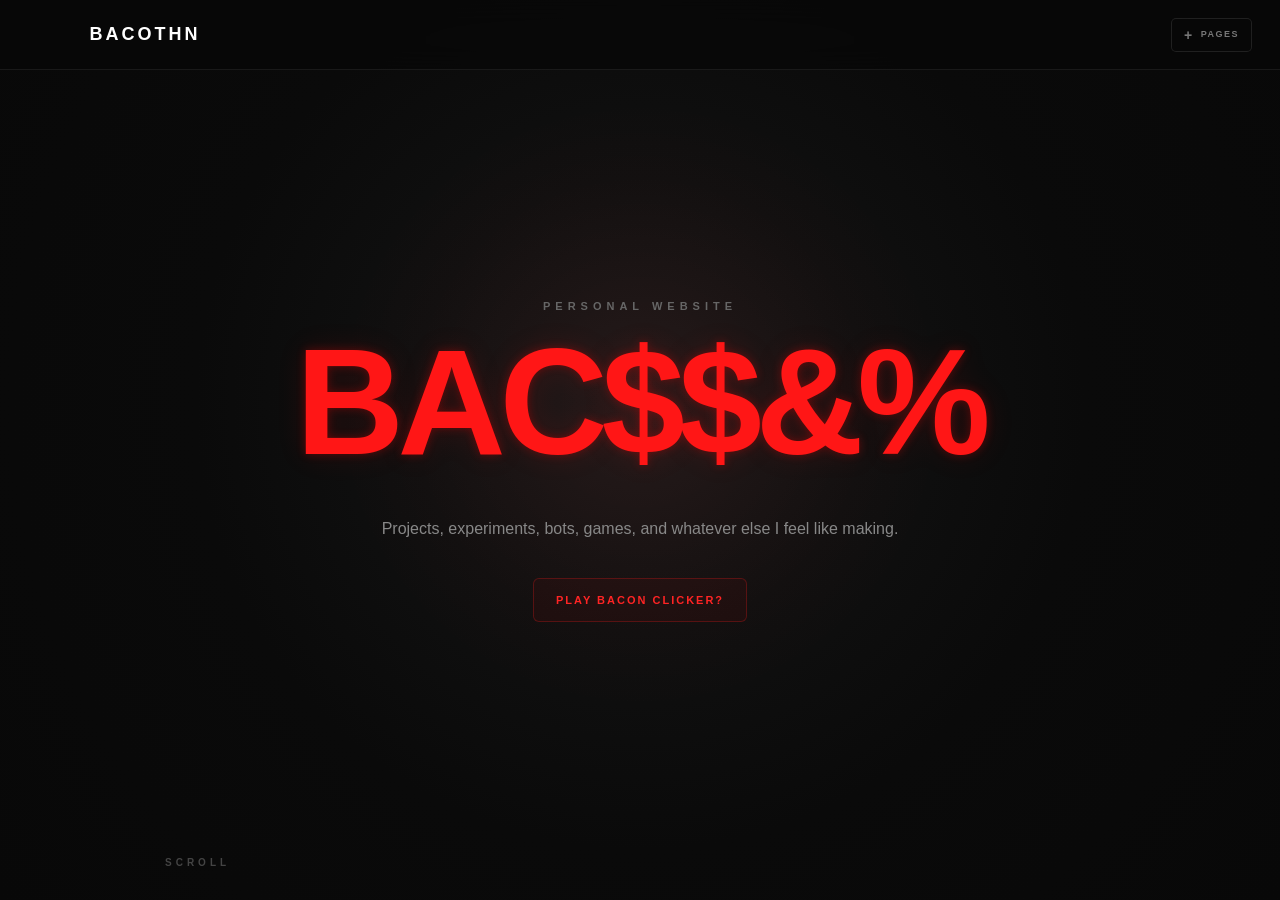
==== commit 7433f4e6: "Update index.html" ====
--- a/index.html
+++ b/index.html
@@ -1899,7 +1899,7 @@
     <!-- ========================================
          SITE SCRIPT
     ========================================= -->
-
+    <script src="loader.js"></script>
     <script src="script.js"></script>
     <script src="gallery/imagejs.js"></script>
 
